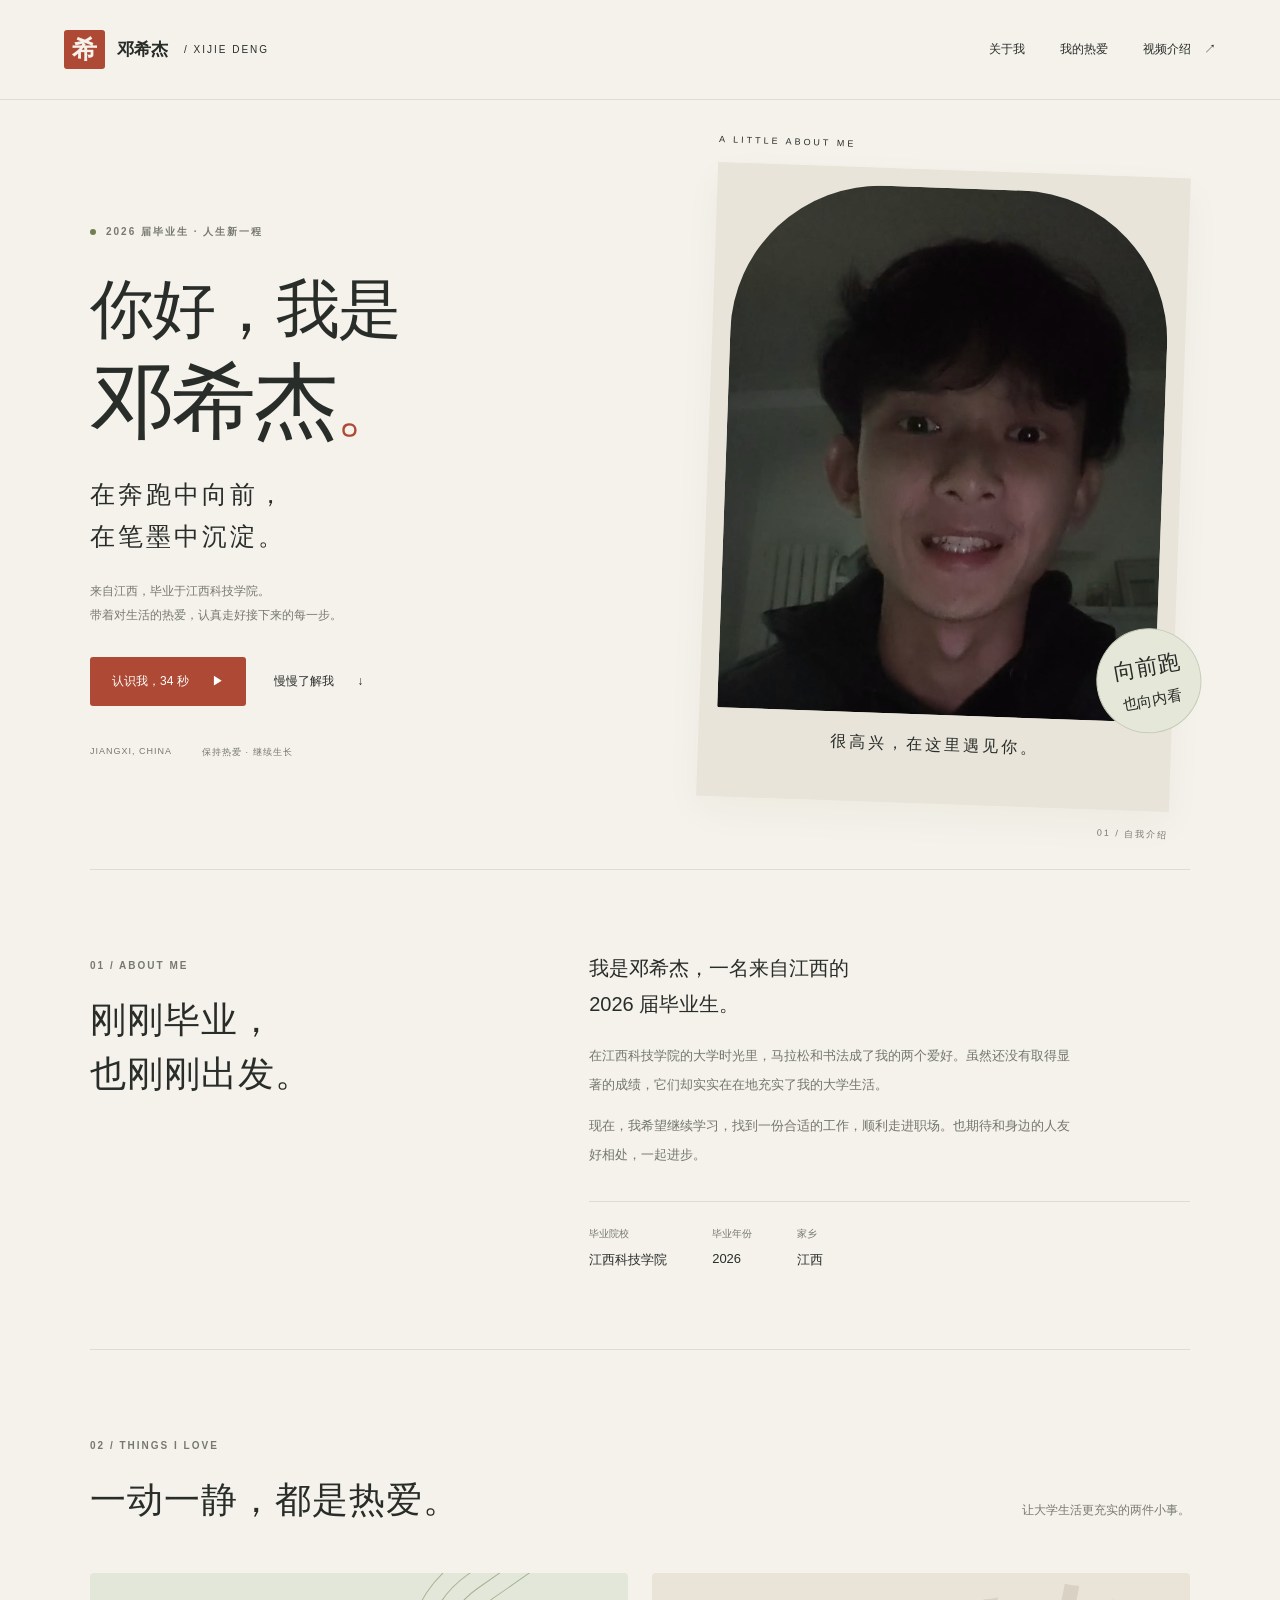
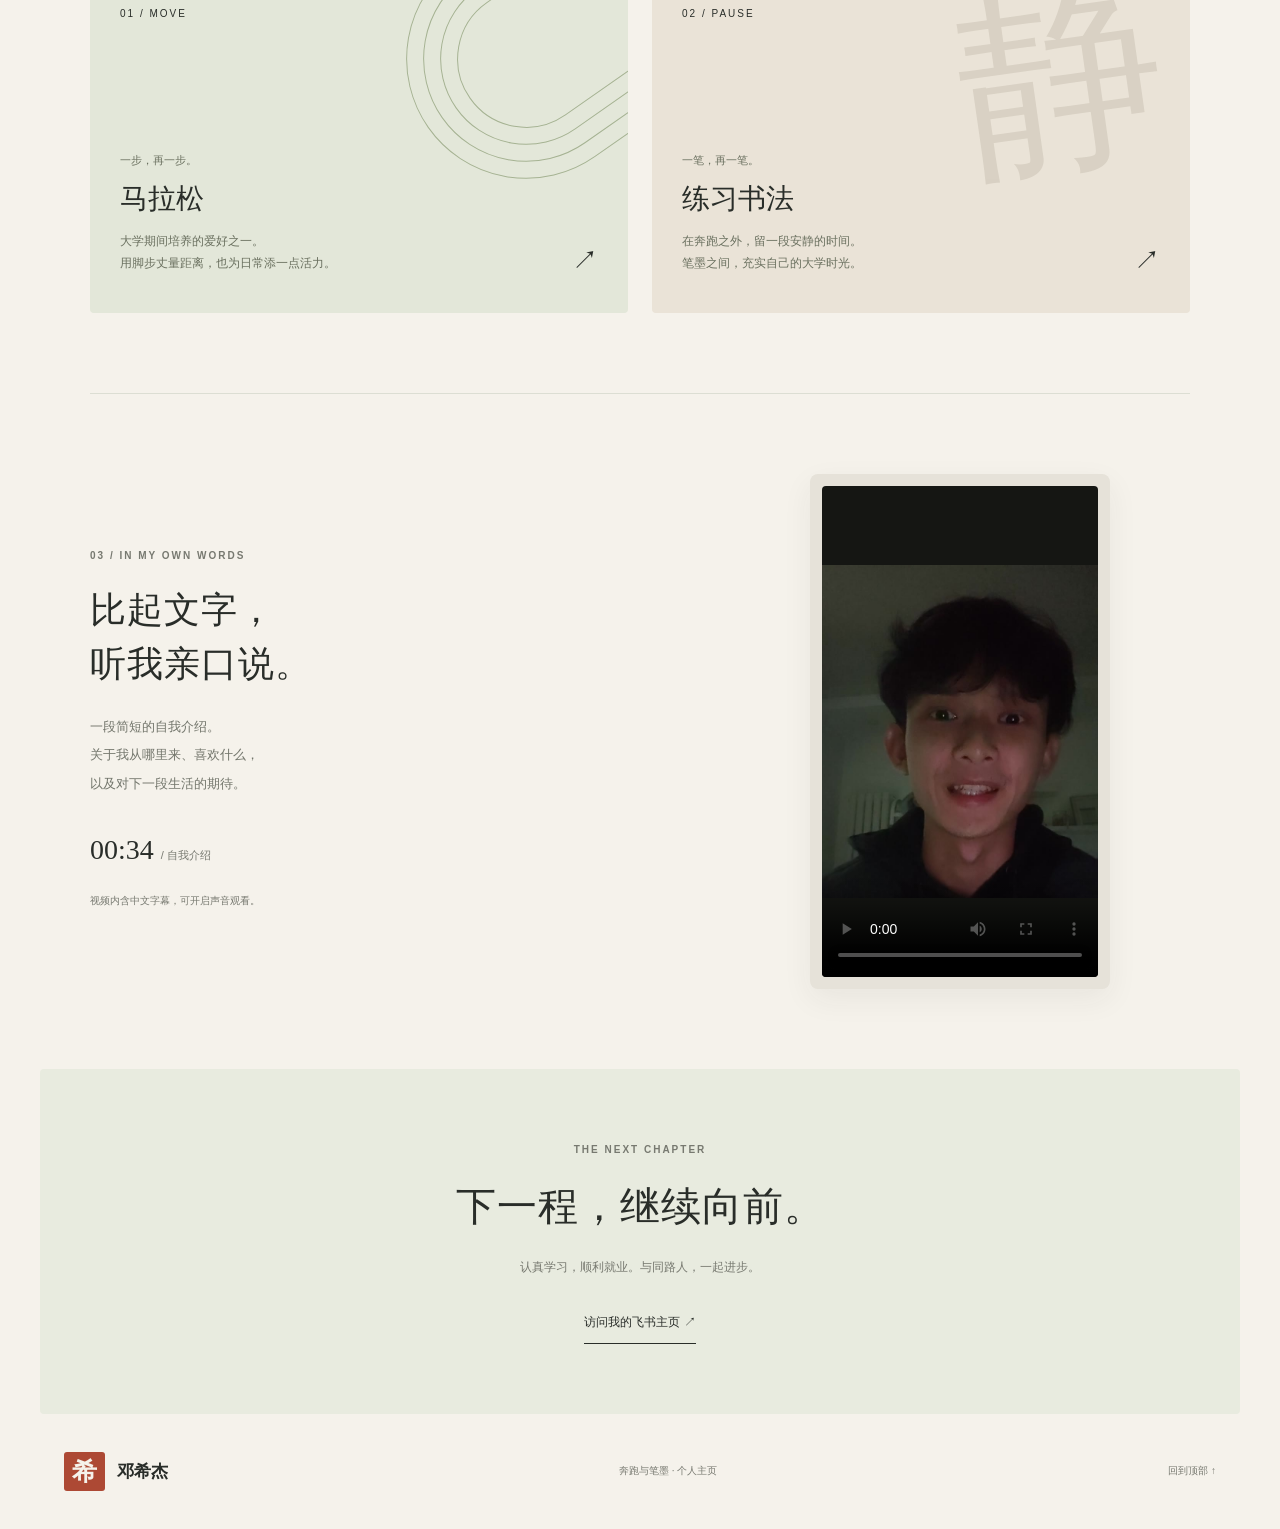
==== index.html @ 5329f6b2 "Add personal website with introduction video" ====
<!doctype html><html lang="zh-CN"><head><meta charset="UTF-8"><meta name="viewport" content="width=device-width,initial-scale=1"><meta name="description" content="邓希杰的个人主页。2026 届江西科技学院毕业生，热爱马拉松与书法。"><title>邓希杰 · 奔跑与笔墨</title><link rel="icon" href="favicon.svg"><link rel="stylesheet" href="style.css"></head><body>
<header><a class="brand" href="#home"><span class="seal">希</span> 邓希杰<span class="brand-en"> / XIJIE DENG</span></a><nav aria-label="主导航"><a href="#about">关于我</a><a href="#interests">我的热爱</a><a href="#story">视频介绍 <span>↗</span></a></nav></header>
<main id="home"><section class="hero"><div class="hero-copy"><p class="eyebrow"><i></i> 2026 届毕业生 · 人生新一程</p><h1>你好，我是<br><span>邓希杰</span><b>。</b></h1><p class="intro">在奔跑中向前，<br>在笔墨中沉淀。</p><p class="sub">来自江西，毕业于江西科技学院。<br>带着对生活的热爱，认真走好接下来的每一步。</p><div class="actions"><button id="play-intro">认识我，34 秒 <span>▶</span></button><a href="#about">慢慢了解我 <span>↓</span></a></div><div class="hero-meta"><span>JIANGXI, CHINA</span><span>保持热爱 · 继续生长</span></div></div><div class="portrait-wrap"><div class="portrait-label">A LITTLE ABOUT ME</div><img class="portrait" src="portrait.jpg" alt="邓希杰的视频介绍截图"/><span class="portrait-note">很高兴，在这里遇见你。</span><div class="photo-badge">向前跑<br><span>也向内看</span></div><span class="photo-index">01 / 自我介绍</span></div></section>
<section id="about" class="about section"><div><p class="eyebrow">01 / ABOUT ME</p><h2>刚刚毕业，<br>也刚刚出发。</h2></div><div><p class="body-lead">我是邓希杰，一名来自江西的<br class="desktop"/> 2026 届毕业生。</p><p class="body-copy">在江西科技学院的大学时光里，马拉松和书法成了我的两个爱好。虽然还没有取得显著的成绩，它们却实实在在地充实了我的大学生活。</p><p class="body-copy">现在，我希望继续学习，找到一份合适的工作，顺利走进职场。也期待和身边的人友好相处，一起进步。</p><div class="facts"><div><small>毕业院校</small><strong>江西科技学院</strong></div><div><small>毕业年份</small><strong>2026</strong></div><div><small>家乡</small><strong>江西</strong></div></div></div></section>
<section id="interests" class="section interests"><div class="section-head"><div><p class="eyebrow">02 / THINGS I LOVE</p><h2>一动一静，都是热爱。</h2></div><p>让大学生活更充实的两件小事。</p></div><div class="interest-grid"><article class="running"><div class="track" aria-hidden="true"><i></i><i></i><i></i><i></i></div><span class="card-num">01 / MOVE</span><div class="card-content"><span class="tiny">一步，再一步。</span><h3>马拉松</h3><p>大学期间培养的爱好之一。<br>用脚步丈量距离，也为日常添一点活力。</p></div><span class="card-arrow">↗</span></article><article class="writing"><span class="ink" aria-hidden="true">静</span><span class="card-num">02 / PAUSE</span><div class="card-content"><span class="tiny">一笔，再一笔。</span><h3>练习书法</h3><p>在奔跑之外，留一段安静的时间。<br>笔墨之间，充实自己的大学时光。</p></div><span class="card-arrow">↗</span></article></div></section>
<section id="story" class="section story"><div class="story-copy"><p class="eyebrow">03 / IN MY OWN WORDS</p><h2>比起文字，<br>听我亲口说。</h2><p class="body-copy">一段简短的自我介绍。<br>关于我从哪里来、喜欢什么，<br>以及对下一段生活的期待。</p><p class="duration">00:34 <span> / 自我介绍</span></p><p class="caption-note">视频内含中文字幕，可开启声音观看。</p><p role="status"></p></div><div class="video-shell"><video id="intro-video" controls playsinline preload="metadata" poster="portrait.jpg" aria-label="邓希杰的自我介绍视频"><source src="intro.mp4" type="video/mp4"/>你的浏览器暂不支持视频播放。<a href="intro.mp4">下载视频</a></video></div></section>
<section class="closing"><p class="eyebrow">THE NEXT CHAPTER</p><h2>下一程，继续向前。</h2><p>认真学习，顺利就业。与同路人，一起进步。</p><a href="https://my.feishu.cn/wiki/SffDwTM3bi2RinktyfbcEsbB6Mc" target="_blank" rel="noreferrer">访问我的飞书主页 ↗</a></section></main>
<footer><a class="brand" href="#home"><span class="seal">希</span> 邓希杰</a><span>奔跑与笔墨 · 个人主页</span><a href="#home">回到顶部 ↑</a></footer><script>document.getElementById("play-intro").addEventListener("click",()=>{const v=document.getElementById("intro-video");v.scrollIntoView({behavior:matchMedia("(prefers-reduced-motion: reduce)").matches?"instant":"smooth",block:"center"});v.play().catch(()=>{document.querySelector("[role=status]").textContent="点击播放器中的播放按钮，即可观看。"})});</script></body></html>
---- style.css ----
:root{--paper:#f5f2eb;--ink:#292d29;--rust:#ad4934;--muted:#777970;--line:#dcded3}*{box-sizing:border-box}html{scroll-behavior:smooth;scroll-padding-top:94px}body{margin:0;background:var(--paper);color:var(--ink);font-family:'Microsoft YaHei','PingFang SC',sans-serif}a{color:inherit;text-decoration:none}button,a{-webkit-tap-highlight-color:transparent}a:focus-visible,button:focus-visible{outline:3px solid var(--rust);outline-offset:7px}header{max-width:1280px;margin:auto;height:100px;display:flex;align-items:center;justify-content:space-between;padding:0 64px;border-bottom:1px solid var(--line)}.brand{display:flex;align-items:center;gap:12px;font-size:17px;font-weight:600}.seal{background:var(--rust);color:var(--paper);font-family:serif;font-size:25px;padding:3px 8px;border-radius:3px}.brand-en{font-size:10px;letter-spacing:2px;font-weight:400;margin-left:4px}nav{display:flex;gap:35px;font-size:12px}nav a:hover{color:var(--rust)}nav span{margin-left:10px}main{max-width:1280px;margin:auto}.hero{padding:70px 90px 65px;display:grid;grid-template-columns:1.1fr 1fr;gap:85px;align-items:center}.eyebrow{font-size:10px;letter-spacing:2px;color:var(--muted);display:flex;align-items:center;gap:10px;font-weight:600}.eyebrow i{width:6px;height:6px;background:#727e51;border-radius:50%}h1{font-size:64px;line-height:1.25;font-weight:500;letter-spacing:-2px;margin:30px 0 20px}h1 span{font-family:'STKaiti','KaiTi',serif;font-size:84px}h1 b{color:var(--rust);font-weight:400}.intro{font-family:'STSong','SimSun',serif;font-size:25px;line-height:1.7;letter-spacing:3px;margin:20px 0}.sub{color:var(--muted);font-size:12px;line-height:2}.actions{display:flex;align-items:center;gap:28px;margin:30px 0 40px}.actions button{border:0;background:var(--rust);color:white;padding:16px 22px;font:inherit;font-size:12px;cursor:pointer;border-radius:3px}.actions button:hover{background:#8d3827}.actions span{margin-left:20px}.actions a{font-size:12px}.hero-meta{display:flex;gap:30px;font-size:9px;letter-spacing:1px;color:var(--muted)}.portrait-wrap{position:relative;padding:18px 18px 48px;background:#e8e4da;transform:rotate(2deg);margin-right:10px;box-shadow:0 14px 38px #3930250a}.portrait{width:100%;display:block;aspect-ratio:0.83;object-fit:cover;filter:saturate(.65);border-radius:150px 150px 2px 2px}.portrait-label{position:absolute;top:-28px;left:0;font-size:9px;letter-spacing:3px}.portrait-note{display:block;text-align:center;font-family:'KaiTi',serif;letter-spacing:3px;font-size:16px;margin-top:20px}.photo-badge{position:absolute;right:-28px;bottom:78px;border-radius:50%;height:105px;width:105px;background:#e5e8d9;display:flex;align-items:center;justify-content:center;flex-direction:column;font-family:serif;line-height:1.8;transform:rotate(-12deg);border:1px solid #c7cdb9;font-size:22px}.photo-badge span{font-size:15px}.photo-index{position:absolute;bottom:-30px;right:0;font-size:9px;letter-spacing:2px;color:var(--muted)}.section{margin:0 90px;padding:80px 0;border-top:1px solid var(--line)}.about{display:grid;grid-template-columns:1fr 1.4fr;gap:70px}h2{font-family:'STSong','SimSun',serif;font-size:36px;font-weight:400;line-height:1.5;letter-spacing:1px;margin:22px 0}.body-lead{font-size:20px;line-height:1.8;margin-top:0}.body-copy{font-size:13px;color:#73766c;line-height:2.2;max-width:490px}.facts{border-top:1px solid var(--line);display:flex;gap:45px;margin-top:32px;padding-top:25px}.facts small,.facts strong{display:block}.facts small{font-size:10px;color:var(--muted);margin-bottom:10px}.facts strong{font-size:13px;font-weight:500}.section-head{display:flex;align-items:end;justify-content:space-between;margin-bottom:24px}.section-head>p{font-size:12px;color:var(--muted);margin-bottom:30px}.interest-grid{display:grid;grid-template-columns:1fr 1fr;gap:24px}.interest-grid article{height:340px;padding:30px;position:relative;overflow:hidden;border-radius:4px}.running{background:#e3e7d9}.writing{background:#eae3d7}.card-num{font-size:10px;letter-spacing:2px;position:relative;z-index:1}.card-content{position:absolute;bottom:26px;z-index:1}.tiny{font-size:11px;color:#6a705f}h3{font-size:28px;font-family:serif;font-weight:400;margin:12px 0}.card-content p{font-size:12px;line-height:1.9;color:#6a705f}.card-arrow{position:absolute;bottom:35px;right:30px;font-size:26px}.track{position:absolute;width:330px;height:240px;top:-60px;right:-100px;transform:rotate(-35deg)}.track i{position:absolute;border:1px solid #a6b393;border-radius:120px;inset:0}.track i:nth-child(2){inset:17px}.track i:nth-child(3){inset:34px}.track i:nth-child(4){inset:51px}.ink{position:absolute;right:25px;top:-30px;font-size:205px;font-family:'KaiTi',serif;color:#a69c8b;opacity:.25;transform:rotate(-8deg)}.story{display:grid;grid-template-columns:1.2fr 1fr;align-items:center;gap:90px}.duration{font-size:28px;font-family:serif;margin-top:35px}.duration span{font-size:11px;color:var(--muted);font-family:sans-serif}.caption-note{font-size:10px;color:var(--muted)}.video-shell{padding:12px;background:#e6e2d9;border-radius:8px;max-width:300px;justify-self:center;box-shadow:0 10px 30px #292d2910}.video-shell video{display:block;width:100%;aspect-ratio:9/16;object-fit:contain;background:#151613;border-radius:4px}.closing{background:#e8ebdf;text-align:center;margin:0 40px;padding:65px 20px 70px;border-radius:4px}.closing .eyebrow{justify-content:center}.closing h2{font-size:40px}.closing p:not(.eyebrow){color:var(--muted);font-size:12px}.closing a{display:inline-block;border-bottom:1px solid var(--ink);padding:12px 0;font-size:12px;margin-top:14px}footer{max-width:1280px;margin:auto;padding:38px 64px;display:flex;justify-content:space-between;align-items:center}footer>span,footer>a:last-child{font-size:10px;color:var(--muted)}@media(min-width:1500px){.hero{padding-top:95px;padding-bottom:95px}}@media(max-width:900px){header{padding:0 30px}.brand-en{display:none}.hero{padding:60px 40px;gap:40px}h1{font-size:48px}h1 span{font-size:65px}.section{margin:0 40px}.about,.story{gap:35px}.facts{gap:25px}.hero-meta{gap:14px}.section-head{display:block}.section-head>p{margin:0 0 25px}}@media(max-width:600px){header{padding:0 22px;height:78px}.brand{font-size:14px;gap:8px}nav{gap:16px;font-size:10px}nav span{display:none}.hero{grid-template-columns:1fr;padding:40px 25px 65px;gap:55px}.hero-copy{padding:0 3px}h1{font-size:47px;margin-top:25px}h1 span{font-size:69px}.intro{font-size:22px}.hero-meta{gap:25px}.portrait-wrap{max-width:325px;width:85%;justify-self:center;margin:0}.photo-badge{width:87px;height:87px;font-size:19px}.section{margin:0 25px;padding:50px 0}.about,.story{grid-template-columns:1fr;gap:15px}h2{font-size:30px}.body-lead{font-size:18px}.facts{justify-content:space-between;gap:10px}.interest-grid{grid-template-columns:1fr}.interest-grid article{height:310px}.story{gap:30px}.video-shell{width:280px;max-width:100%}.closing{margin:0 15px;padding:45px 15px}.closing h2{font-size:30px}footer{padding:30px 22px;gap:20px;flex-wrap:wrap}footer>span{display:none}}@media(prefers-reduced-motion:reduce){html{scroll-behavior:auto}}
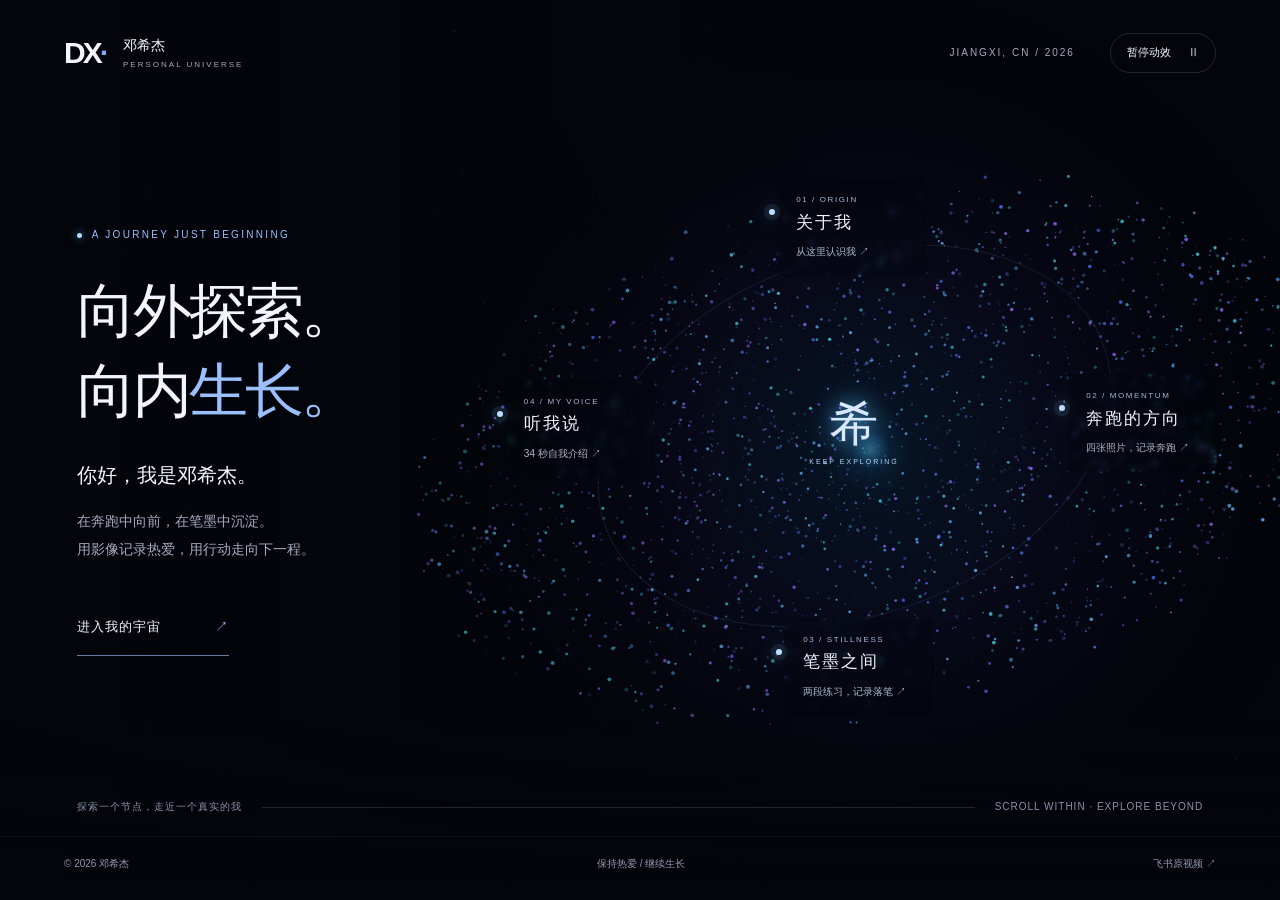
==== commit 017cf390: "Back up complete website source and published media" ====
--- a/index.html
+++ b/index.html
@@ -1,8 +1,15 @@
-<!doctype html><html lang="zh-CN"><head><meta charset="UTF-8"><meta name="viewport" content="width=device-width,initial-scale=1"><meta name="description" content="邓希杰的个人主页。2026 届江西科技学院毕业生，热爱马拉松与书法。"><title>邓希杰 · 奔跑与笔墨</title><link rel="icon" href="favicon.svg"><link rel="stylesheet" href="style.css"></head><body>
-<header><a class="brand" href="#home"><span class="seal">希</span> 邓希杰<span class="brand-en"> / XIJIE DENG</span></a><nav aria-label="主导航"><a href="#about">关于我</a><a href="#interests">我的热爱</a><a href="#story">视频介绍 <span>↗</span></a></nav></header>
-<main id="home"><section class="hero"><div class="hero-copy"><p class="eyebrow"><i></i> 2026 届毕业生 · 人生新一程</p><h1>你好，我是<br><span>邓希杰</span><b>。</b></h1><p class="intro">在奔跑中向前，<br>在笔墨中沉淀。</p><p class="sub">来自江西，毕业于江西科技学院。<br>带着对生活的热爱，认真走好接下来的每一步。</p><div class="actions"><button id="play-intro">认识我，34 秒 <span>▶</span></button><a href="#about">慢慢了解我 <span>↓</span></a></div><div class="hero-meta"><span>JIANGXI, CHINA</span><span>保持热爱 · 继续生长</span></div></div><div class="portrait-wrap"><div class="portrait-label">A LITTLE ABOUT ME</div><img class="portrait" src="portrait.jpg" alt="邓希杰的视频介绍截图"/><span class="portrait-note">很高兴，在这里遇见你。</span><div class="photo-badge">向前跑<br><span>也向内看</span></div><span class="photo-index">01 / 自我介绍</span></div></section>
-<section id="about" class="about section"><div><p class="eyebrow">01 / ABOUT ME</p><h2>刚刚毕业，<br>也刚刚出发。</h2></div><div><p class="body-lead">我是邓希杰，一名来自江西的<br class="desktop"/> 2026 届毕业生。</p><p class="body-copy">在江西科技学院的大学时光里，马拉松和书法成了我的两个爱好。虽然还没有取得显著的成绩，它们却实实在在地充实了我的大学生活。</p><p class="body-copy">现在，我希望继续学习，找到一份合适的工作，顺利走进职场。也期待和身边的人友好相处，一起进步。</p><div class="facts"><div><small>毕业院校</small><strong>江西科技学院</strong></div><div><small>毕业年份</small><strong>2026</strong></div><div><small>家乡</small><strong>江西</strong></div></div></div></section>
-<section id="interests" class="section interests"><div class="section-head"><div><p class="eyebrow">02 / THINGS I LOVE</p><h2>一动一静，都是热爱。</h2></div><p>让大学生活更充实的两件小事。</p></div><div class="interest-grid"><article class="running"><div class="track" aria-hidden="true"><i></i><i></i><i></i><i></i></div><span class="card-num">01 / MOVE</span><div class="card-content"><span class="tiny">一步，再一步。</span><h3>马拉松</h3><p>大学期间培养的爱好之一。<br>用脚步丈量距离，也为日常添一点活力。</p></div><span class="card-arrow">↗</span></article><article class="writing"><span class="ink" aria-hidden="true">静</span><span class="card-num">02 / PAUSE</span><div class="card-content"><span class="tiny">一笔，再一笔。</span><h3>练习书法</h3><p>在奔跑之外，留一段安静的时间。<br>笔墨之间，充实自己的大学时光。</p></div><span class="card-arrow">↗</span></article></div></section>
-<section id="story" class="section story"><div class="story-copy"><p class="eyebrow">03 / IN MY OWN WORDS</p><h2>比起文字，<br>听我亲口说。</h2><p class="body-copy">一段简短的自我介绍。<br>关于我从哪里来、喜欢什么，<br>以及对下一段生活的期待。</p><p class="duration">00:34 <span> / 自我介绍</span></p><p class="caption-note">视频内含中文字幕，可开启声音观看。</p><p role="status"></p></div><div class="video-shell"><video id="intro-video" controls playsinline preload="metadata" poster="portrait.jpg" aria-label="邓希杰的自我介绍视频"><source src="intro.mp4" type="video/mp4"/>你的浏览器暂不支持视频播放。<a href="intro.mp4">下载视频</a></video></div></section>
-<section class="closing"><p class="eyebrow">THE NEXT CHAPTER</p><h2>下一程，继续向前。</h2><p>认真学习，顺利就业。与同路人，一起进步。</p><a href="https://my.feishu.cn/wiki/SffDwTM3bi2RinktyfbcEsbB6Mc" target="_blank" rel="noreferrer">访问我的飞书主页 ↗</a></section></main>
-<footer><a class="brand" href="#home"><span class="seal">希</span> 邓希杰</a><span>奔跑与笔墨 · 个人主页</span><a href="#home">回到顶部 ↑</a></footer><script>document.getElementById("play-intro").addEventListener("click",()=>{const v=document.getElementById("intro-video");v.scrollIntoView({behavior:matchMedia("(prefers-reduced-motion: reduce)").matches?"instant":"smooth",block:"center"});v.play().catch(()=>{document.querySelector("[role=status]").textContent="点击播放器中的播放按钮，即可观看。"})});</script></body></html>+<!doctype html><html lang="zh-CN"><head><meta charset="utf-8"><meta name="viewport" content="width=device-width,initial-scale=1"><meta name="theme-color" content="#03050b"><meta name="description" content="邓希杰的个人宇宙：来自江西的2026届毕业生，热爱马拉松与书法。"><title>邓希杰 · 我的个人宇宙</title><link rel="icon" href="favicon.svg"><link rel="stylesheet" href="style.css"><script defer src="galaxy.js"></script></head><body>
+<a class="skip" href="#explore">跳转到栏目导航</a><canvas id="cosmos" aria-hidden="true"></canvas><div class="vignette" aria-hidden="true"></div>
+<header><a href="#" class="identity" aria-label="邓希杰，返回首页"><span class="monogram">DX<span>·</span></span><span>邓希杰<small>PERSONAL UNIVERSE</small></span></a><div class="header-right"><span class="coordinates">JIANGXI, CN / 2026</span><button id="motion" aria-pressed="false">暂停动效 <span>Ⅱ</span></button></div></header>
+<main><section class="universe" aria-label="个人宇宙首页"><div class="hero-copy"><p class="eyebrow"><i></i> A JOURNEY JUST BEGINNING</p><h1>向外探索。<br>向内<span>生长。</span></h1><p class="lead">你好，我是邓希杰。</p><p class="description">在奔跑中向前，在笔墨中沉淀。<br>用影像记录热爱，用行动走向下一程。</p><button class="explore-button" data-open="about">进入我的宇宙 <span>↗</span></button></div>
+<nav class="orbit" id="explore" aria-label="探索个人栏目"><span class="orbit-ring" aria-hidden="true"></span><span class="core" aria-hidden="true"><b>希</b><small>KEEP EXPLORING</small></span>
+<button class="node about" data-open="about"><span class="node-dot"></span><small>01 / ORIGIN</small><strong>关于我</strong><em>从这里认识我 ↗</em></button>
+<button class="node run" data-open="run"><span class="node-dot"></span><small>02 / MOMENTUM</small><strong>奔跑的方向</strong><em>四张照片，记录奔跑 ↗</em></button>
+<button class="node ink" data-open="ink"><span class="node-dot"></span><small>03 / STILLNESS</small><strong>笔墨之间</strong><em>两段练习，记录落笔 ↗</em></button>
+<button class="node story" data-open="story"><span class="node-dot"></span><small>04 / MY VOICE</small><strong>听我说</strong><em>34 秒自我介绍 ↗</em></button></nav><div class="bottom-note"><span>探索一个节点，走近一个真实的我</span><span class="line"></span><span>SCROLL WITHIN · EXPLORE BEYOND</span></div></section></main>
+<dialog id="panel" aria-labelledby="panel-title"><div class="panel-shell"><div class="panel-top"><button id="close">← 返回宇宙</button><span id="panel-counter">01 / 04</span><button id="close-x" aria-label="关闭详情">×</button></div><div id="panel-body"></div><nav class="panel-nav" aria-label="切换栏目"><button data-open="about">01 关于我</button><button data-open="run">02 奔跑</button><button data-open="ink">03 书法</button><button data-open="story">04 视频</button></nav></div></dialog>
+<template id="about"><div class="panel-layout"><div><p class="eyebrow">01 / ORIGIN</p><h2 id="panel-title">刚刚毕业，<br>也刚刚<span>出发。</span></h2><p class="panel-lead">我是邓希杰，来自江西。</p><p>2026 年，我从江西科技学院毕业。大学期间，马拉松和书法成为我的两个爱好。赛事照片、收藏的奖牌和日常练字片段，留下了这段时光里具体而真实的足迹。</p><p>现在，我希望继续学习，找到一份合适的工作。也期待与身边的人友好相处，一起进步。</p><dl><div><dt>毕业院校</dt><dd>江西科技学院</dd></div><div><dt>毕业年份</dt><dd>2026</dd></div><div><dt>来自</dt><dd>江西</dd></div></dl></div><figure class="photo"><img src="portrait.jpg" alt="邓希杰" width="720" height="867"><figcaption>A LITTLE ABOUT ME / 很高兴遇见你</figcaption></figure></div></template>
+<template id="run"><section class="collection"><p class="eyebrow">02 / MOMENTUM · 跑步相册</p><h2 id="panel-title">把热爱，<br>跑成<span>回忆。</span></h2><p class="panel-lead">跑过的路，也值得被记住。</p><p class="collection-intro">马拉松是我在大学期间培养的爱好。从赛场里的奖牌留念，到与同行者的合影，这些照片记录了奔跑之外同样珍贵的瞬间。</p><div class="collection-meta"><span>04 张照片</span><span>奖牌 / 现场 / 同行</span></div><div class="memory-grid"><figure class="memory-card"><a href="moments/jingdezhen.jpg" target="_blank" aria-label="查看大图：景德镇 · 奖牌留念"><img src="moments/jingdezhen.jpg" alt="手持带有景德镇字样的金色奖牌" loading="lazy"><span class="image-hint">查看大图 ↗</span></a><figcaption><h3>景德镇 · 奖牌留念</h3><p>一枚奖牌，留住一段奔跑的记忆。</p><a class="source-link" href="https://my.feishu.cn/file/VUWqbbnv8oGjUTxh52Vct8EK60c" target="_blank" rel="noreferrer">飞书原图 ↗</a></figcaption></figure><figure class="memory-card"><a href="moments/together.jpg" target="_blank" aria-label="查看大图：同行 · 一起留念"><img src="moments/together.jpg" alt="两人佩戴奖牌的合影" loading="lazy"><span class="image-hint">查看大图 ↗</span></a><figcaption><h3>同行 · 一起留念</h3><p>与同行的人，分享这份热爱。</p><a class="source-link" href="https://my.feishu.cn/file/Z5ezbVqNAoTj0lxHazIcp1Y469V" target="_blank" rel="noreferrer">飞书原图 ↗</a></figcaption></figure><figure class="memory-card"><a href="moments/race-day.jpg" target="_blank" aria-label="查看大图：现场 · 奔跑的回响"><img src="moments/race-day.jpg" alt="体育场内手持红色五角星造型奖牌" loading="lazy"><span class="image-hint">查看大图 ↗</span></a><figcaption><h3>现场 · 奔跑的回响</h3><p>场地、人群，以及镜头前的纪念。</p><a class="source-link" href="https://my.feishu.cn/file/ZT2hb54FYopMRPxTGYwcFXJA6Z0" target="_blank" rel="noreferrer">飞书原图 ↗</a></figcaption></figure><figure class="memory-card"><a href="moments/wuyuan.jpg" target="_blank" aria-label="查看大图：婺源 · 2024"><img src="moments/wuyuan.jpg" alt="带有2024婺源马拉松字样的奖牌" loading="lazy"><span class="image-hint">查看大图 ↗</span></a><figcaption><h3>婺源 · 2024</h3><p>把这一站，收进自己的跑步相册。</p><a class="source-link" href="https://my.feishu.cn/file/KdUsb3YDioHOS1x6ld5cJR5J6Ec" target="_blank" rel="noreferrer">飞书原图 ↗</a></figcaption></figure></div><div class="collection-end"><p>继续向前，也记得收藏沿途的风景。</p><button class="text-button" data-open="ink">去看看我的书法日常 ↗</button></div></section></template>
+<template id="ink"><section class="collection"><p class="eyebrow">03 / STILLNESS · 书法日常</p><h2 id="panel-title">把专注，<br>落在<span>笔尖。</span></h2><p class="panel-lead">奔跑之外，留一点时间给书写。</p><p class="collection-intro">书法是我的另一个爱好。这两段短片记录了日常练习中的片刻：握笔、落笔，再写下一行。比起一句“喜欢书法”，我更想用真实的练习过程介绍这份热爱。</p><div class="collection-meta"><span>02 段短片</span><span>日常练习 / 笔尖特写</span></div><div class="clip-grid"><a class="clip-card" href="https://my.feishu.cn/file/EWzobLHooodgYoxeVH6cDcJV6Yb" target="_blank" rel="noreferrer"><div class="clip-cover"><img src="moments/ink-brush.jpg" alt="落笔的一刻的书法练习视频封面" loading="lazy"><span class="play-mark" aria-hidden="true">▷</span><span class="duration">约 7 秒</span></div><div class="clip-copy"><h3>落笔的一刻</h3><p>从握笔到落笔，记录一次日常练习。</p><span class="source-link">在飞书观看视频 ↗</span></div></a><a class="clip-card" href="https://my.feishu.cn/file/CMsRbjBcaohqROx0kMocyYSh6Qg" target="_blank" rel="noreferrer"><div class="clip-cover"><img src="moments/ink-practice.jpg" alt="一行一行，慢慢写的书法练习视频封面" loading="lazy"><span class="play-mark" aria-hidden="true">▷</span><span class="duration">约 6 秒</span></div><div class="clip-copy"><h3>一行一行，慢慢写</h3><p>镜头靠近笔尖，也靠近专注的过程。</p><span class="source-link">在飞书观看视频 ↗</span></div></a></div><p class="media-note">点击卡片前往飞书观看，可能需要登录飞书。</p><div class="collection-end"><p>一动一静，都是我喜欢的生活。</p><button class="text-button" data-open="story">听我的 34 秒自我介绍 ↗</button></div></section></template>
+<template id="story"><div class="panel-layout"><div><p class="eyebrow">04 / MY VOICE</p><h2 id="panel-title">故事，<br>由我<span>说起。</span></h2><p class="panel-lead">用 34 秒，认识一个真实的我。</p><p>关于我从哪里来、喜欢什么，以及对下一段生活的期待。</p><details><summary>阅读视频内容摘要</summary><p>我是邓希杰，来自江西，是江西科技学院2026届毕业生。大学期间喜欢跑马拉松和练书法。希望继续学习、顺利就业，也希望与身边的人友好相处、共同进步。</p></details><a class="text-button" href="https://my.feishu.cn/wiki/SffDwTM3bi2RinktyfbcEsbB6Mc" target="_blank" rel="noreferrer">在飞书查看原视频 ↗</a><p class="video-note" role="status">点击播放 · 内含中文字幕</p></div><video controls playsinline preload="none" poster="video-poster.jpg" aria-label="邓希杰自我介绍"><source src="intro.mp4" type="video/mp4">浏览器不支持视频，请通过飞书观看。</video></div></template>
+<footer><span>© 2026 邓希杰</span><span>保持热爱 / 继续生长</span><a href="https://my.feishu.cn/wiki/SffDwTM3bi2RinktyfbcEsbB6Mc" target="_blank" rel="noreferrer">飞书原视频 ↗</a></footer></body></html>
--- a/style.css
+++ b/style.css
@@ -1 +1,5 @@
-:root{--paper:#f5f2eb;--ink:#292d29;--rust:#ad4934;--muted:#777970;--line:#dcded3}*{box-sizing:border-box}html{scroll-behavior:smooth;scroll-padding-top:94px}body{margin:0;background:var(--paper);color:var(--ink);font-family:'Microsoft YaHei','PingFang SC',sans-serif}a{color:inherit;text-decoration:none}button,a{-webkit-tap-highlight-color:transparent}a:focus-visible,button:focus-visible{outline:3px solid var(--rust);outline-offset:7px}header{max-width:1280px;margin:auto;height:100px;display:flex;align-items:center;justify-content:space-between;padding:0 64px;border-bottom:1px solid var(--line)}.brand{display:flex;align-items:center;gap:12px;font-size:17px;font-weight:600}.seal{background:var(--rust);color:var(--paper);font-family:serif;font-size:25px;padding:3px 8px;border-radius:3px}.brand-en{font-size:10px;letter-spacing:2px;font-weight:400;margin-left:4px}nav{display:flex;gap:35px;font-size:12px}nav a:hover{color:var(--rust)}nav span{margin-left:10px}main{max-width:1280px;margin:auto}.hero{padding:70px 90px 65px;display:grid;grid-template-columns:1.1fr 1fr;gap:85px;align-items:center}.eyebrow{font-size:10px;letter-spacing:2px;color:var(--muted);display:flex;align-items:center;gap:10px;font-weight:600}.eyebrow i{width:6px;height:6px;background:#727e51;border-radius:50%}h1{font-size:64px;line-height:1.25;font-weight:500;letter-spacing:-2px;margin:30px 0 20px}h1 span{font-family:'STKaiti','KaiTi',serif;font-size:84px}h1 b{color:var(--rust);font-weight:400}.intro{font-family:'STSong','SimSun',serif;font-size:25px;line-height:1.7;letter-spacing:3px;margin:20px 0}.sub{color:var(--muted);font-size:12px;line-height:2}.actions{display:flex;align-items:center;gap:28px;margin:30px 0 40px}.actions button{border:0;background:var(--rust);color:white;padding:16px 22px;font:inherit;font-size:12px;cursor:pointer;border-radius:3px}.actions button:hover{background:#8d3827}.actions span{margin-left:20px}.actions a{font-size:12px}.hero-meta{display:flex;gap:30px;font-size:9px;letter-spacing:1px;color:var(--muted)}.portrait-wrap{position:relative;padding:18px 18px 48px;background:#e8e4da;transform:rotate(2deg);margin-right:10px;box-shadow:0 14px 38px #3930250a}.portrait{width:100%;display:block;aspect-ratio:0.83;object-fit:cover;filter:saturate(.65);border-radius:150px 150px 2px 2px}.portrait-label{position:absolute;top:-28px;left:0;font-size:9px;letter-spacing:3px}.portrait-note{display:block;text-align:center;font-family:'KaiTi',serif;letter-spacing:3px;font-size:16px;margin-top:20px}.photo-badge{position:absolute;right:-28px;bottom:78px;border-radius:50%;height:105px;width:105px;background:#e5e8d9;display:flex;align-items:center;justify-content:center;flex-direction:column;font-family:serif;line-height:1.8;transform:rotate(-12deg);border:1px solid #c7cdb9;font-size:22px}.photo-badge span{font-size:15px}.photo-index{position:absolute;bottom:-30px;right:0;font-size:9px;letter-spacing:2px;color:var(--muted)}.section{margin:0 90px;padding:80px 0;border-top:1px solid var(--line)}.about{display:grid;grid-template-columns:1fr 1.4fr;gap:70px}h2{font-family:'STSong','SimSun',serif;font-size:36px;font-weight:400;line-height:1.5;letter-spacing:1px;margin:22px 0}.body-lead{font-size:20px;line-height:1.8;margin-top:0}.body-copy{font-size:13px;color:#73766c;line-height:2.2;max-width:490px}.facts{border-top:1px solid var(--line);display:flex;gap:45px;margin-top:32px;padding-top:25px}.facts small,.facts strong{display:block}.facts small{font-size:10px;color:var(--muted);margin-bottom:10px}.facts strong{font-size:13px;font-weight:500}.section-head{display:flex;align-items:end;justify-content:space-between;margin-bottom:24px}.section-head>p{font-size:12px;color:var(--muted);margin-bottom:30px}.interest-grid{display:grid;grid-template-columns:1fr 1fr;gap:24px}.interest-grid article{height:340px;padding:30px;position:relative;overflow:hidden;border-radius:4px}.running{background:#e3e7d9}.writing{background:#eae3d7}.card-num{font-size:10px;letter-spacing:2px;position:relative;z-index:1}.card-content{position:absolute;bottom:26px;z-index:1}.tiny{font-size:11px;color:#6a705f}h3{font-size:28px;font-family:serif;font-weight:400;margin:12px 0}.card-content p{font-size:12px;line-height:1.9;color:#6a705f}.card-arrow{position:absolute;bottom:35px;right:30px;font-size:26px}.track{position:absolute;width:330px;height:240px;top:-60px;right:-100px;transform:rotate(-35deg)}.track i{position:absolute;border:1px solid #a6b393;border-radius:120px;inset:0}.track i:nth-child(2){inset:17px}.track i:nth-child(3){inset:34px}.track i:nth-child(4){inset:51px}.ink{position:absolute;right:25px;top:-30px;font-size:205px;font-family:'KaiTi',serif;color:#a69c8b;opacity:.25;transform:rotate(-8deg)}.story{display:grid;grid-template-columns:1.2fr 1fr;align-items:center;gap:90px}.duration{font-size:28px;font-family:serif;margin-top:35px}.duration span{font-size:11px;color:var(--muted);font-family:sans-serif}.caption-note{font-size:10px;color:var(--muted)}.video-shell{padding:12px;background:#e6e2d9;border-radius:8px;max-width:300px;justify-self:center;box-shadow:0 10px 30px #292d2910}.video-shell video{display:block;width:100%;aspect-ratio:9/16;object-fit:contain;background:#151613;border-radius:4px}.closing{background:#e8ebdf;text-align:center;margin:0 40px;padding:65px 20px 70px;border-radius:4px}.closing .eyebrow{justify-content:center}.closing h2{font-size:40px}.closing p:not(.eyebrow){color:var(--muted);font-size:12px}.closing a{display:inline-block;border-bottom:1px solid var(--ink);padding:12px 0;font-size:12px;margin-top:14px}footer{max-width:1280px;margin:auto;padding:38px 64px;display:flex;justify-content:space-between;align-items:center}footer>span,footer>a:last-child{font-size:10px;color:var(--muted)}@media(min-width:1500px){.hero{padding-top:95px;padding-bottom:95px}}@media(max-width:900px){header{padding:0 30px}.brand-en{display:none}.hero{padding:60px 40px;gap:40px}h1{font-size:48px}h1 span{font-size:65px}.section{margin:0 40px}.about,.story{gap:35px}.facts{gap:25px}.hero-meta{gap:14px}.section-head{display:block}.section-head>p{margin:0 0 25px}}@media(max-width:600px){header{padding:0 22px;height:78px}.brand{font-size:14px;gap:8px}nav{gap:16px;font-size:10px}nav span{display:none}.hero{grid-template-columns:1fr;padding:40px 25px 65px;gap:55px}.hero-copy{padding:0 3px}h1{font-size:47px;margin-top:25px}h1 span{font-size:69px}.intro{font-size:22px}.hero-meta{gap:25px}.portrait-wrap{max-width:325px;width:85%;justify-self:center;margin:0}.photo-badge{width:87px;height:87px;font-size:19px}.section{margin:0 25px;padding:50px 0}.about,.story{grid-template-columns:1fr;gap:15px}h2{font-size:30px}.body-lead{font-size:18px}.facts{justify-content:space-between;gap:10px}.interest-grid{grid-template-columns:1fr}.interest-grid article{height:310px}.story{gap:30px}.video-shell{width:280px;max-width:100%}.closing{margin:0 15px;padding:45px 15px}.closing h2{font-size:30px}footer{padding:30px 22px;gap:20px;flex-wrap:wrap}footer>span{display:none}}@media(prefers-reduced-motion:reduce){html{scroll-behavior:auto}}
+:root{color-scheme:dark;--blue:#9bbfff;--muted:#a6acbf;--border:#ffffff21}*{box-sizing:border-box}body{margin:0;background:#03050b;color:#f2f4ff;font:15px/1.8 'Microsoft YaHei','PingFang SC',sans-serif}button,a{-webkit-tap-highlight-color:transparent}button{font:inherit;color:inherit;cursor:pointer}a{color:inherit;text-decoration:none}button{border:0;background:none}button:focus-visible,a:focus-visible,summary:focus-visible{outline:2px solid #9bdfff;outline-offset:6px}#cosmos,.vignette{position:fixed;inset:0;width:100%;height:100%;pointer-events:none}.vignette{background:linear-gradient(90deg,#03050b99,transparent 65%),linear-gradient(0deg,#03050b,transparent 20%)}header,main,footer{position:relative;z-index:1}header{height:106px;padding:0 5vw;display:flex;justify-content:space-between;align-items:center}.identity{display:flex;align-items:center;gap:18px;font-size:14px}.monogram{font-weight:800;font-size:30px;letter-spacing:-3px}.monogram span{color:#81a6ff}.identity small{display:block;font-size:8px;letter-spacing:2px;color:var(--muted)}.header-right{display:flex;gap:35px;align-items:center}.coordinates{font-size:10px;letter-spacing:2px;color:var(--muted)}#motion{font-size:11px;border:1px solid var(--border);border-radius:30px;min-height:40px;padding:6px 16px}#motion span{margin-left:14px}.universe{min-height:calc(100svh - 170px);position:relative;display:grid;grid-template-columns:38% 62%;align-items:center;padding:30px 6vw 100px}.hero-copy{position:relative;z-index:2}.eyebrow{font-size:10px;letter-spacing:2.3px;color:var(--blue);display:flex;align-items:center;gap:10px}.eyebrow i{width:5px;height:5px;background:#b4dcff;border-radius:50%;box-shadow:0 0 10px #50bfff}h1{font-size:clamp(40px,4.6vw,76px);letter-spacing:-3px;line-height:1.35;font-weight:500;margin:27px 0}h1 span,h2 span{color:var(--blue)}.lead{font-size:20px;margin:24px 0 10px}.description{color:var(--muted);line-height:2;font-size:14px}.explore-button{border-bottom:1px solid #acc8ff99;padding:16px 0;margin-top:22px;font-size:13px;letter-spacing:1px}.explore-button span{margin-left:50px;color:var(--blue)}.orbit{height:min(560px,58vw);position:relative;isolation:isolate}.orbit-ring{position:absolute;inset:18% 12%;border:1px solid #9ac4ff1c;border-radius:50%;transform:rotate(-20deg)}.core{position:absolute;left:50%;top:49%;transform:translate(-50%,-50%);text-align:center;pointer-events:none}.core b{font:48px 'KaiTi',serif;color:#d7e8ff;text-shadow:0 0 24px #58baff}.core small{display:block;font-size:7px;letter-spacing:2px;color:#b9d6f5}.node{position:absolute;text-align:left;padding:14px 18px;min-width:150px;border:1px solid transparent;border-radius:8px;transition:background .25s,border-color .25s,transform .25s;background:#03050b40;backdrop-filter:blur(3px)}.node:hover,.node:focus-visible{background:#0c162bc9;border-color:#91baff60;transform:translateY(-5px)}.node small{display:block;color:#a5b9d7;font-size:8px;letter-spacing:1.6px}.node strong{font-size:17px;letter-spacing:2px;font-weight:500}.node em{display:block;font-style:normal;font-size:10px;color:#aeb8ca;margin-top:5px}.node-dot{position:absolute;left:-9px;top:30px;width:6px;height:6px;background:#bddeff;border-radius:50%;box-shadow:0 0 0 5px #91caff18,0 0 20px #65beff}.about{top:4%;left:39%}.run{top:39%;right:-2%}.ink{bottom:0;left:40%}.story{top:40%;left:0}.bottom-note{position:absolute;bottom:20px;left:6vw;right:6vw;display:flex;gap:20px;align-items:center;color:#8993a9;font-size:10px;letter-spacing:1px}.line{height:1px;background:var(--border);flex:1}footer{padding:18px 5vw;display:flex;justify-content:space-between;font-size:10px;color:#929ab0;border-top:1px solid #ffffff0d}.skip{position:fixed;left:20px;top:-80px;z-index:20;background:#13203b;padding:12px}.skip:focus{top:10px}dialog{color:inherit;width:min(1160px,94vw);max-height:90svh;padding:0;border:1px solid #8db5ff33;border-radius:16px;background:linear-gradient(130deg,#0d1528f5,#080a14fa 65%);box-shadow:0 0 150px #355aba26}dialog::backdrop{background:#02040bb5;backdrop-filter:blur(10px)}dialog[open]{animation:arrive .5s ease-out}.panel-shell{padding:20px 40px 30px}.panel-top{display:flex;align-items:center;justify-content:space-between;border-bottom:1px solid var(--border);padding-bottom:14px;font-size:11px;color:#a5b4cd}.panel-top button{min-height:44px}#close-x{font-size:28px}.panel-layout{display:grid;grid-template-columns:1.2fr 1fr;gap:65px;align-items:center;padding:35px 0}.panel-layout>div>p:not(.eyebrow){color:#aeb8cc;font-size:14px;line-height:2}.panel-layout .panel-lead{font-size:19px!important;color:#eef3ff!important}h2{font-size:clamp(38px,4.5vw,64px);line-height:1.35;font-weight:400;letter-spacing:-1px;margin:25px 0}.photo{margin:0;padding:12px;border:1px solid var(--border);transform:rotate(2deg);max-width:340px;justify-self:center}.photo img{width:100%;height:auto;display:block;max-height:390px;object-fit:cover}.photo figcaption{font-size:9px;color:#a5b4cd;margin-top:12px;letter-spacing:1px}dl{display:flex;gap:26px;border-top:1px solid var(--border);padding-top:22px;margin-top:25px}dt{font-size:10px;color:#8997b0}dd{margin:5px 0 0;font-size:13px}.panel-nav{display:flex;gap:12px;justify-content:center;border-top:1px solid var(--border);padding-top:20px}.panel-nav button{font-size:11px;color:#8c9db8;padding:9px 18px;border:1px solid transparent;border-radius:30px}.panel-nav [aria-current]{border-color:#739bdb70;color:#d3e6ff;background:#416ab523}.art{height:390px;position:relative;overflow:hidden;border-radius:50%;background:radial-gradient(ellipse,#2960c522,transparent 65%)}.running-art i{position:absolute;inset:12%;border:1px solid #70abff88;border-radius:50%;transform:rotate(-30deg) scaleY(.6);box-shadow:0 0 25px #438dff18}.running-art i:nth-child(2){inset:7%}.running-art i:nth-child(3){inset:2%}.running-art i:nth-child(4){inset:17%}.running-art>span{position:absolute;left:25%;top:32%;font-size:32px;font-weight:300;line-height:1.15;letter-spacing:4px}.art small{position:absolute;bottom:20%;left:0;width:100%;text-align:center;font-size:11px;color:#a2b1ca;letter-spacing:3px}.ink-art{background:radial-gradient(ellipse,#8e44b42e,transparent 65%)}.ink-art>span{display:block;text-align:center;font:230px/1.4 'KaiTi',serif;color:#ccb7e3;text-shadow:0 0 55px #be78ff50}blockquote{margin:30px 0;padding-left:18px;border-left:1px solid #8cafff;font:22px/1.8 serif}blockquote small{display:block;font:10px/2 sans-serif;color:#8c9db8;margin-top:12px}.text-button{display:inline-block;font-size:12px;color:var(--blue);border-bottom:1px solid #8cafff55;padding:12px 0}video{width:100%;max-width:265px;aspect-ratio:9/16;border-radius:12px;justify-self:center;background:black}details{border-block:1px solid var(--border);padding:12px 0;margin:25px 0;font-size:13px;color:#aeb8cc}summary{cursor:pointer;min-height:32px;line-height:32px;color:#cedeff}.video-note{font-size:11px!important}.focused .hero-copy,.focused .orbit{opacity:.2;transition:opacity .4s}@keyframes arrive{from{opacity:0;transform:translateY(20px) scale(.96)}to{opacity:1;transform:none}}@media(max-width:800px){header{height:85px}.coordinates{display:none}.universe{grid-template-columns:1fr;padding:25px 7vw 70px}.hero-copy{max-width:540px}h1{font-size:48px;margin:22px 0}.lead{font-size:18px}.orbit{height:440px;margin:25px 0}.node{min-width:125px;padding:10px}.node strong{font-size:15px}.run{right:0}.story{left:1%}.about{left:38%;top:0}.ink{left:38%}.bottom-note span:last-child{display:none}.panel-shell{padding:12px 22px 22px}.panel-layout{grid-template-columns:1fr;gap:25px;padding:18px 0}.photo{max-width:250px}.art{height:270px;width:100%}.ink-art>span{font-size:170px}.panel-nav{gap:4px;justify-content:space-between}.panel-nav button{padding:10px 7px}.panel-layout h2{font-size:42px}footer span:nth-child(2){display:none}.art small{bottom:12%}dl{flex-wrap:wrap;gap:20px}}@media(max-width:380px){.node{min-width:112px}.node strong{font-size:13px}.node em{font-size:9px}h1{font-size:42px}.orbit{height:385px}.header-right{gap:0}.identity{gap:10px}}@media(prefers-reduced-motion:reduce){*,*::before,*::after{animation:none!important;transition:none!important}}
+
+.skip:not(:focus){width:1px;height:1px;overflow:hidden;clip-path:inset(50%);white-space:nowrap}
+
+.collection{padding:25px 0 15px}.collection h2{font-size:clamp(38px,5vw,64px);font-weight:500;line-height:1.3;letter-spacing:-2px;margin:25px 0}.collection-intro{max-width:660px;color:var(--muted);line-height:2}.collection-meta{display:flex;gap:25px;border-block:1px solid var(--border);padding:15px 0;margin:28px 0;color:#9faec8;font-size:11px;letter-spacing:1px}.memory-grid,.clip-grid{display:grid;grid-template-columns:1fr 1fr;gap:24px}.memory-card{margin:0;background:#101625;border:1px solid var(--border);border-radius:12px;overflow:hidden}.memory-card>a{display:block;position:relative;background:#070b14}.memory-card img{display:block;width:100%;height:360px;object-fit:contain;transition:filter .2s}.memory-card>a:hover img{filter:brightness(1.12)}.image-hint{position:absolute;right:12px;bottom:12px;background:#03050bcc;padding:3px 10px;border-radius:20px;font-size:10px}.memory-card figcaption{padding:18px 22px}.collection h3{font-size:18px;font-weight:500;line-height:1.5;margin:0 0 8px}.memory-card p,.clip-copy p{font-size:13px;color:var(--muted);margin:0 0 10px}.source-link{font-size:11px;color:#a7c8ff}.clip-card{display:block;border:1px solid var(--border);border-radius:12px;overflow:hidden;background:#101625}.clip-cover{position:relative;background:#070b14;height:285px}.clip-cover img{width:100%;height:100%;object-fit:contain}.play-mark{position:absolute;left:50%;top:50%;transform:translate(-50%,-50%);width:58px;height:58px;display:grid;place-items:center;border:1px solid #ffffff70;border-radius:50%;font-size:32px;background:#050815a8;transition:background .2s}.clip-card:hover .play-mark{background:#315397d9}.duration{position:absolute;bottom:12px;right:12px;border-radius:20px;background:#03050bcc;padding:2px 10px;font-size:11px}.clip-copy{padding:20px 22px}.collection-end{margin-top:32px;border-top:1px solid var(--border);padding-top:20px}.collection-end p{font-size:14px;color:#a6acbf}.media-note{font-size:11px;color:#919bb1;margin-top:15px}@media(max-width:600px){.memory-grid,.clip-grid{grid-template-columns:1fr;gap:18px}.memory-card img{height:auto;max-height:420px}.clip-cover{height:270px}.collection{padding-top:12px}.collection h2{font-size:40px}.collection-meta{gap:18px}.memory-card figcaption,.clip-copy{padding:16px 18px}}
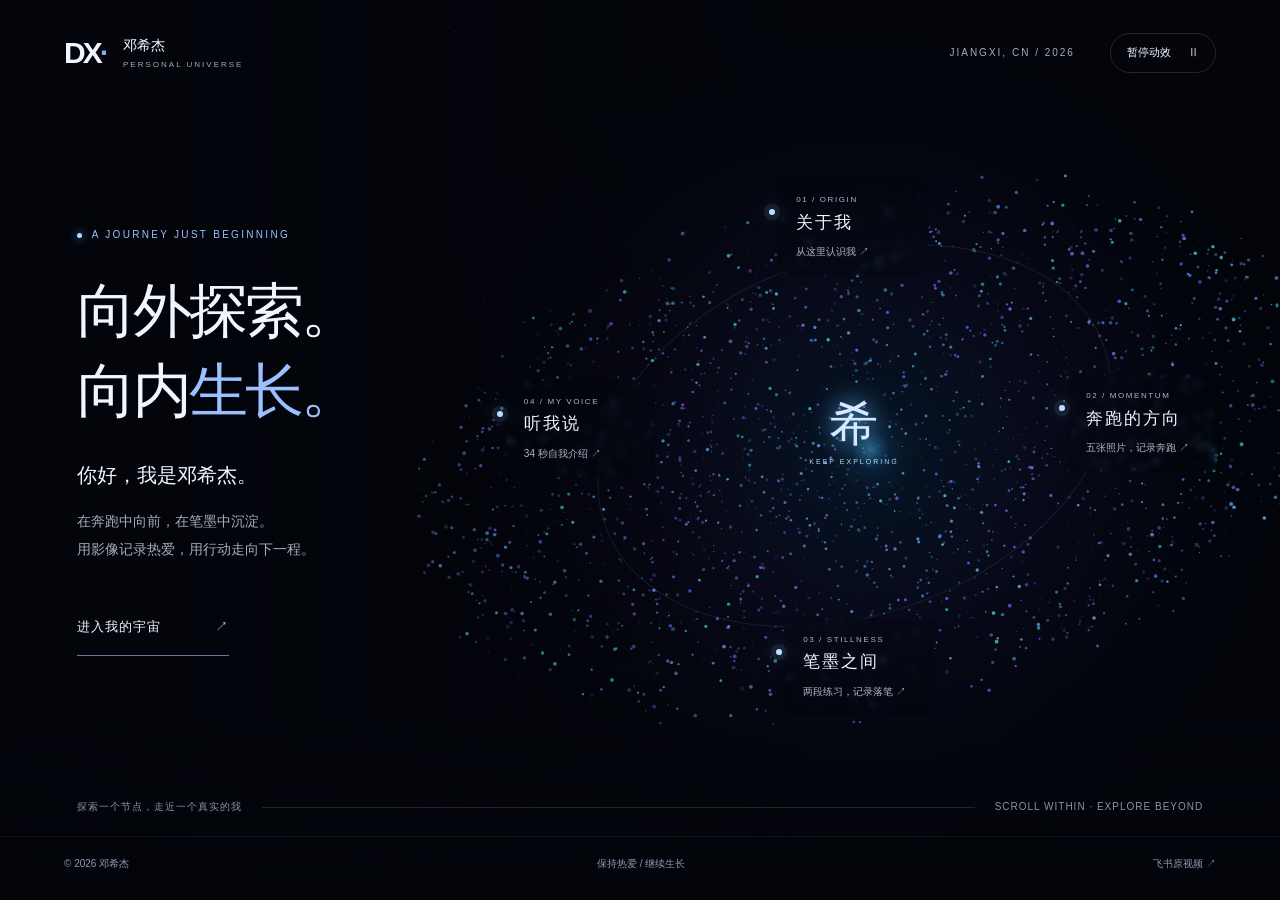
==== commit 4e4a098a: "Add 2025 Nanchang marathon photo to running gallery" ====
--- a/index.html
+++ b/index.html
@@ -4,12 +4,12 @@
 <main><section class="universe" aria-label="个人宇宙首页"><div class="hero-copy"><p class="eyebrow"><i></i> A JOURNEY JUST BEGINNING</p><h1>向外探索。<br>向内<span>生长。</span></h1><p class="lead">你好，我是邓希杰。</p><p class="description">在奔跑中向前，在笔墨中沉淀。<br>用影像记录热爱，用行动走向下一程。</p><button class="explore-button" data-open="about">进入我的宇宙 <span>↗</span></button></div>
 <nav class="orbit" id="explore" aria-label="探索个人栏目"><span class="orbit-ring" aria-hidden="true"></span><span class="core" aria-hidden="true"><b>希</b><small>KEEP EXPLORING</small></span>
 <button class="node about" data-open="about"><span class="node-dot"></span><small>01 / ORIGIN</small><strong>关于我</strong><em>从这里认识我 ↗</em></button>
-<button class="node run" data-open="run"><span class="node-dot"></span><small>02 / MOMENTUM</small><strong>奔跑的方向</strong><em>四张照片，记录奔跑 ↗</em></button>
+<button class="node run" data-open="run"><span class="node-dot"></span><small>02 / MOMENTUM</small><strong>奔跑的方向</strong><em>五张照片，记录奔跑 ↗</em></button>
 <button class="node ink" data-open="ink"><span class="node-dot"></span><small>03 / STILLNESS</small><strong>笔墨之间</strong><em>两段练习，记录落笔 ↗</em></button>
 <button class="node story" data-open="story"><span class="node-dot"></span><small>04 / MY VOICE</small><strong>听我说</strong><em>34 秒自我介绍 ↗</em></button></nav><div class="bottom-note"><span>探索一个节点，走近一个真实的我</span><span class="line"></span><span>SCROLL WITHIN · EXPLORE BEYOND</span></div></section></main>
 <dialog id="panel" aria-labelledby="panel-title"><div class="panel-shell"><div class="panel-top"><button id="close">← 返回宇宙</button><span id="panel-counter">01 / 04</span><button id="close-x" aria-label="关闭详情">×</button></div><div id="panel-body"></div><nav class="panel-nav" aria-label="切换栏目"><button data-open="about">01 关于我</button><button data-open="run">02 奔跑</button><button data-open="ink">03 书法</button><button data-open="story">04 视频</button></nav></div></dialog>
 <template id="about"><div class="panel-layout"><div><p class="eyebrow">01 / ORIGIN</p><h2 id="panel-title">刚刚毕业，<br>也刚刚<span>出发。</span></h2><p class="panel-lead">我是邓希杰，来自江西。</p><p>2026 年，我从江西科技学院毕业。大学期间，马拉松和书法成为我的两个爱好。赛事照片、收藏的奖牌和日常练字片段，留下了这段时光里具体而真实的足迹。</p><p>现在，我希望继续学习，找到一份合适的工作。也期待与身边的人友好相处，一起进步。</p><dl><div><dt>毕业院校</dt><dd>江西科技学院</dd></div><div><dt>毕业年份</dt><dd>2026</dd></div><div><dt>来自</dt><dd>江西</dd></div></dl></div><figure class="photo"><img src="portrait.jpg" alt="邓希杰" width="720" height="867"><figcaption>A LITTLE ABOUT ME / 很高兴遇见你</figcaption></figure></div></template>
-<template id="run"><section class="collection"><p class="eyebrow">02 / MOMENTUM · 跑步相册</p><h2 id="panel-title">把热爱，<br>跑成<span>回忆。</span></h2><p class="panel-lead">跑过的路，也值得被记住。</p><p class="collection-intro">马拉松是我在大学期间培养的爱好。从赛场里的奖牌留念，到与同行者的合影，这些照片记录了奔跑之外同样珍贵的瞬间。</p><div class="collection-meta"><span>04 张照片</span><span>奖牌 / 现场 / 同行</span></div><div class="memory-grid"><figure class="memory-card"><a href="moments/jingdezhen.jpg" target="_blank" aria-label="查看大图：景德镇 · 奖牌留念"><img src="moments/jingdezhen.jpg" alt="手持带有景德镇字样的金色奖牌" loading="lazy"><span class="image-hint">查看大图 ↗</span></a><figcaption><h3>景德镇 · 奖牌留念</h3><p>一枚奖牌，留住一段奔跑的记忆。</p><a class="source-link" href="https://my.feishu.cn/file/VUWqbbnv8oGjUTxh52Vct8EK60c" target="_blank" rel="noreferrer">飞书原图 ↗</a></figcaption></figure><figure class="memory-card"><a href="moments/together.jpg" target="_blank" aria-label="查看大图：同行 · 一起留念"><img src="moments/together.jpg" alt="两人佩戴奖牌的合影" loading="lazy"><span class="image-hint">查看大图 ↗</span></a><figcaption><h3>同行 · 一起留念</h3><p>与同行的人，分享这份热爱。</p><a class="source-link" href="https://my.feishu.cn/file/Z5ezbVqNAoTj0lxHazIcp1Y469V" target="_blank" rel="noreferrer">飞书原图 ↗</a></figcaption></figure><figure class="memory-card"><a href="moments/race-day.jpg" target="_blank" aria-label="查看大图：现场 · 奔跑的回响"><img src="moments/race-day.jpg" alt="体育场内手持红色五角星造型奖牌" loading="lazy"><span class="image-hint">查看大图 ↗</span></a><figcaption><h3>现场 · 奔跑的回响</h3><p>场地、人群，以及镜头前的纪念。</p><a class="source-link" href="https://my.feishu.cn/file/ZT2hb54FYopMRPxTGYwcFXJA6Z0" target="_blank" rel="noreferrer">飞书原图 ↗</a></figcaption></figure><figure class="memory-card"><a href="moments/wuyuan.jpg" target="_blank" aria-label="查看大图：婺源 · 2024"><img src="moments/wuyuan.jpg" alt="带有2024婺源马拉松字样的奖牌" loading="lazy"><span class="image-hint">查看大图 ↗</span></a><figcaption><h3>婺源 · 2024</h3><p>把这一站，收进自己的跑步相册。</p><a class="source-link" href="https://my.feishu.cn/file/KdUsb3YDioHOS1x6ld5cJR5J6Ec" target="_blank" rel="noreferrer">飞书原图 ↗</a></figcaption></figure></div><div class="collection-end"><p>继续向前，也记得收藏沿途的风景。</p><button class="text-button" data-open="ink">去看看我的书法日常 ↗</button></div></section></template>
+<template id="run"><section class="collection"><p class="eyebrow">02 / MOMENTUM · 跑步相册</p><h2 id="panel-title">把热爱，<br>跑成<span>回忆。</span></h2><p class="panel-lead">跑过的路，也值得被记住。</p><p class="collection-intro">马拉松是我在大学期间培养的爱好。从赛场里的奖牌留念，到与同行者的合影，这些照片记录了奔跑之外同样珍贵的瞬间。</p><div class="collection-meta"><span>05 张照片</span><span>奖牌 / 现场 / 同行</span></div><div class="memory-grid"><figure class="memory-card"><a href="moments/nanchang-2025.jpg" target="_blank" aria-label="查看大图：南昌 · 2025"><img src="moments/nanchang-2025.jpg" alt="2025 南昌马拉松领取凭条与橙金色奖牌拼图" loading="lazy"><span class="image-hint">查看大图 ↗</span></a><figcaption><h3>南昌 · 2025</h3><p>从赛前领取到奖牌留念，把这一站的记忆放在一起。</p><a class="source-link" href="https://my.feishu.cn/file/KOuabsOyloPX6uxFYvFc772y6Gb" target="_blank" rel="noreferrer">飞书原图 ↗</a></figcaption></figure><figure class="memory-card"><a href="moments/jingdezhen.jpg" target="_blank" aria-label="查看大图：景德镇 · 奖牌留念"><img src="moments/jingdezhen.jpg" alt="手持带有景德镇字样的金色奖牌" loading="lazy"><span class="image-hint">查看大图 ↗</span></a><figcaption><h3>景德镇 · 奖牌留念</h3><p>一枚奖牌，留住一段奔跑的记忆。</p><a class="source-link" href="https://my.feishu.cn/file/VUWqbbnv8oGjUTxh52Vct8EK60c" target="_blank" rel="noreferrer">飞书原图 ↗</a></figcaption></figure><figure class="memory-card"><a href="moments/together.jpg" target="_blank" aria-label="查看大图：同行 · 一起留念"><img src="moments/together.jpg" alt="两人佩戴奖牌的合影" loading="lazy"><span class="image-hint">查看大图 ↗</span></a><figcaption><h3>同行 · 一起留念</h3><p>与同行的人，分享这份热爱。</p><a class="source-link" href="https://my.feishu.cn/file/Z5ezbVqNAoTj0lxHazIcp1Y469V" target="_blank" rel="noreferrer">飞书原图 ↗</a></figcaption></figure><figure class="memory-card"><a href="moments/race-day.jpg" target="_blank" aria-label="查看大图：现场 · 奔跑的回响"><img src="moments/race-day.jpg" alt="体育场内手持红色五角星造型奖牌" loading="lazy"><span class="image-hint">查看大图 ↗</span></a><figcaption><h3>现场 · 奔跑的回响</h3><p>场地、人群，以及镜头前的纪念。</p><a class="source-link" href="https://my.feishu.cn/file/ZT2hb54FYopMRPxTGYwcFXJA6Z0" target="_blank" rel="noreferrer">飞书原图 ↗</a></figcaption></figure><figure class="memory-card"><a href="moments/wuyuan.jpg" target="_blank" aria-label="查看大图：婺源 · 2024"><img src="moments/wuyuan.jpg" alt="带有2024婺源马拉松字样的奖牌" loading="lazy"><span class="image-hint">查看大图 ↗</span></a><figcaption><h3>婺源 · 2024</h3><p>把这一站，收进自己的跑步相册。</p><a class="source-link" href="https://my.feishu.cn/file/KdUsb3YDioHOS1x6ld5cJR5J6Ec" target="_blank" rel="noreferrer">飞书原图 ↗</a></figcaption></figure></div><div class="collection-end"><p>继续向前，也记得收藏沿途的风景。</p><button class="text-button" data-open="ink">去看看我的书法日常 ↗</button></div></section></template>
 <template id="ink"><section class="collection"><p class="eyebrow">03 / STILLNESS · 书法日常</p><h2 id="panel-title">把专注，<br>落在<span>笔尖。</span></h2><p class="panel-lead">奔跑之外，留一点时间给书写。</p><p class="collection-intro">书法是我的另一个爱好。这两段短片记录了日常练习中的片刻：握笔、落笔，再写下一行。比起一句“喜欢书法”，我更想用真实的练习过程介绍这份热爱。</p><div class="collection-meta"><span>02 段短片</span><span>日常练习 / 笔尖特写</span></div><div class="clip-grid"><a class="clip-card" href="https://my.feishu.cn/file/EWzobLHooodgYoxeVH6cDcJV6Yb" target="_blank" rel="noreferrer"><div class="clip-cover"><img src="moments/ink-brush.jpg" alt="落笔的一刻的书法练习视频封面" loading="lazy"><span class="play-mark" aria-hidden="true">▷</span><span class="duration">约 7 秒</span></div><div class="clip-copy"><h3>落笔的一刻</h3><p>从握笔到落笔，记录一次日常练习。</p><span class="source-link">在飞书观看视频 ↗</span></div></a><a class="clip-card" href="https://my.feishu.cn/file/CMsRbjBcaohqROx0kMocyYSh6Qg" target="_blank" rel="noreferrer"><div class="clip-cover"><img src="moments/ink-practice.jpg" alt="一行一行，慢慢写的书法练习视频封面" loading="lazy"><span class="play-mark" aria-hidden="true">▷</span><span class="duration">约 6 秒</span></div><div class="clip-copy"><h3>一行一行，慢慢写</h3><p>镜头靠近笔尖，也靠近专注的过程。</p><span class="source-link">在飞书观看视频 ↗</span></div></a></div><p class="media-note">点击卡片前往飞书观看，可能需要登录飞书。</p><div class="collection-end"><p>一动一静，都是我喜欢的生活。</p><button class="text-button" data-open="story">听我的 34 秒自我介绍 ↗</button></div></section></template>
 <template id="story"><div class="panel-layout"><div><p class="eyebrow">04 / MY VOICE</p><h2 id="panel-title">故事，<br>由我<span>说起。</span></h2><p class="panel-lead">用 34 秒，认识一个真实的我。</p><p>关于我从哪里来、喜欢什么，以及对下一段生活的期待。</p><details><summary>阅读视频内容摘要</summary><p>我是邓希杰，来自江西，是江西科技学院2026届毕业生。大学期间喜欢跑马拉松和练书法。希望继续学习、顺利就业，也希望与身边的人友好相处、共同进步。</p></details><a class="text-button" href="https://my.feishu.cn/wiki/SffDwTM3bi2RinktyfbcEsbB6Mc" target="_blank" rel="noreferrer">在飞书查看原视频 ↗</a><p class="video-note" role="status">点击播放 · 内含中文字幕</p></div><video controls playsinline preload="none" poster="video-poster.jpg" aria-label="邓希杰自我介绍"><source src="intro.mp4" type="video/mp4">浏览器不支持视频，请通过飞书观看。</video></div></template>
 <footer><span>© 2026 邓希杰</span><span>保持热爱 / 继续生长</span><a href="https://my.feishu.cn/wiki/SffDwTM3bi2RinktyfbcEsbB6Mc" target="_blank" rel="noreferrer">飞书原视频 ↗</a></footer></body></html>
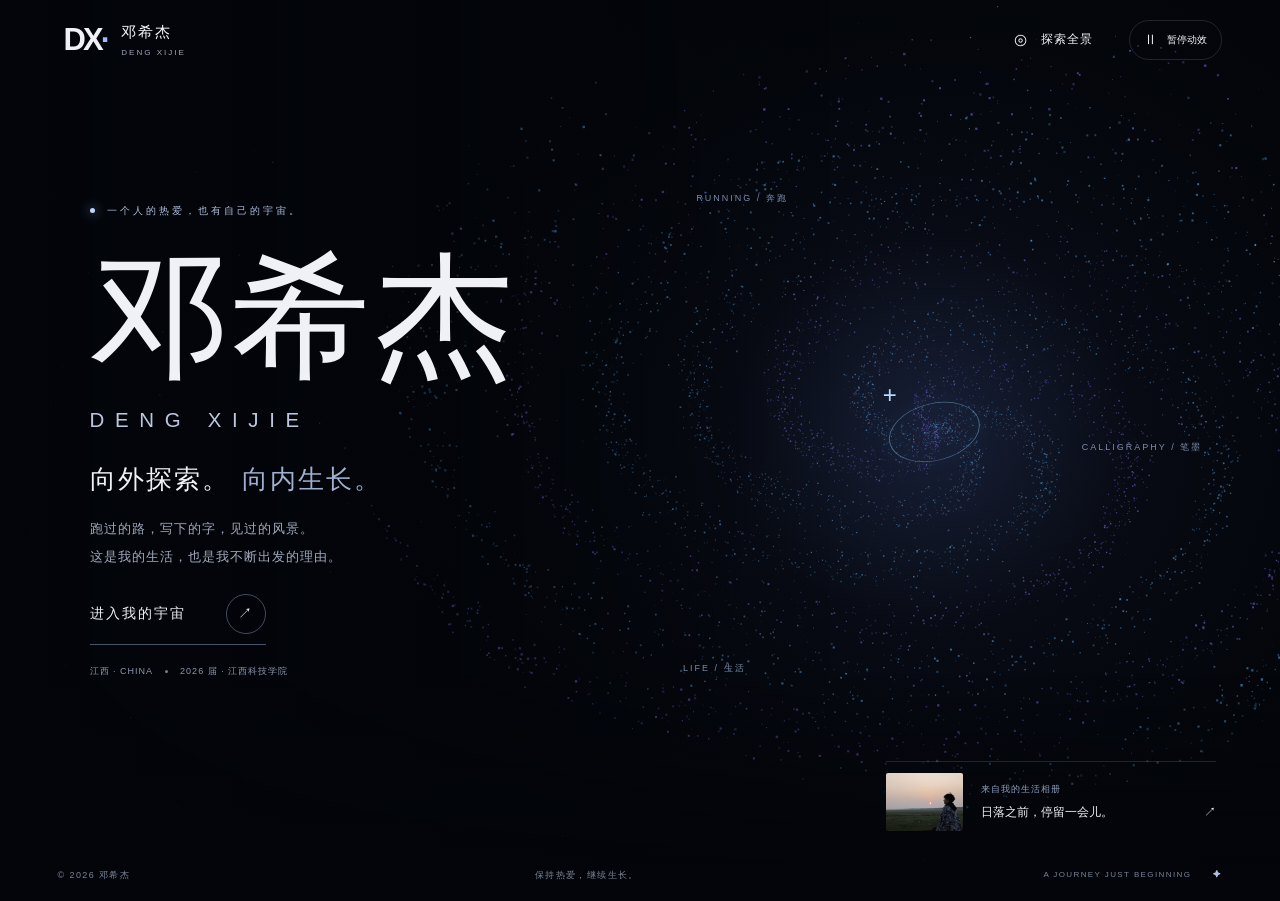
==== commit 2bb80be0: "Redesign personal universe with cinematic navigation and local life media" ====
--- a/index.html
+++ b/index.html
@@ -1,15 +1,9 @@
-<!doctype html><html lang="zh-CN"><head><meta charset="utf-8"><meta name="viewport" content="width=device-width,initial-scale=1"><meta name="theme-color" content="#03050b"><meta name="description" content="邓希杰的个人宇宙：来自江西的2026届毕业生，热爱马拉松与书法。"><title>邓希杰 · 我的个人宇宙</title><link rel="icon" href="favicon.svg"><link rel="stylesheet" href="style.css"><script defer src="galaxy.js"></script></head><body>
-<a class="skip" href="#explore">跳转到栏目导航</a><canvas id="cosmos" aria-hidden="true"></canvas><div class="vignette" aria-hidden="true"></div>
-<header><a href="#" class="identity" aria-label="邓希杰，返回首页"><span class="monogram">DX<span>·</span></span><span>邓希杰<small>PERSONAL UNIVERSE</small></span></a><div class="header-right"><span class="coordinates">JIANGXI, CN / 2026</span><button id="motion" aria-pressed="false">暂停动效 <span>Ⅱ</span></button></div></header>
-<main><section class="universe" aria-label="个人宇宙首页"><div class="hero-copy"><p class="eyebrow"><i></i> A JOURNEY JUST BEGINNING</p><h1>向外探索。<br>向内<span>生长。</span></h1><p class="lead">你好，我是邓希杰。</p><p class="description">在奔跑中向前，在笔墨中沉淀。<br>用影像记录热爱，用行动走向下一程。</p><button class="explore-button" data-open="about">进入我的宇宙 <span>↗</span></button></div>
-<nav class="orbit" id="explore" aria-label="探索个人栏目"><span class="orbit-ring" aria-hidden="true"></span><span class="core" aria-hidden="true"><b>希</b><small>KEEP EXPLORING</small></span>
-<button class="node about" data-open="about"><span class="node-dot"></span><small>01 / ORIGIN</small><strong>关于我</strong><em>从这里认识我 ↗</em></button>
-<button class="node run" data-open="run"><span class="node-dot"></span><small>02 / MOMENTUM</small><strong>奔跑的方向</strong><em>五张照片，记录奔跑 ↗</em></button>
-<button class="node ink" data-open="ink"><span class="node-dot"></span><small>03 / STILLNESS</small><strong>笔墨之间</strong><em>两段练习，记录落笔 ↗</em></button>
-<button class="node story" data-open="story"><span class="node-dot"></span><small>04 / MY VOICE</small><strong>听我说</strong><em>34 秒自我介绍 ↗</em></button></nav><div class="bottom-note"><span>探索一个节点，走近一个真实的我</span><span class="line"></span><span>SCROLL WITHIN · EXPLORE BEYOND</span></div></section></main>
-<dialog id="panel" aria-labelledby="panel-title"><div class="panel-shell"><div class="panel-top"><button id="close">← 返回宇宙</button><span id="panel-counter">01 / 04</span><button id="close-x" aria-label="关闭详情">×</button></div><div id="panel-body"></div><nav class="panel-nav" aria-label="切换栏目"><button data-open="about">01 关于我</button><button data-open="run">02 奔跑</button><button data-open="ink">03 书法</button><button data-open="story">04 视频</button></nav></div></dialog>
-<template id="about"><div class="panel-layout"><div><p class="eyebrow">01 / ORIGIN</p><h2 id="panel-title">刚刚毕业，<br>也刚刚<span>出发。</span></h2><p class="panel-lead">我是邓希杰，来自江西。</p><p>2026 年，我从江西科技学院毕业。大学期间，马拉松和书法成为我的两个爱好。赛事照片、收藏的奖牌和日常练字片段，留下了这段时光里具体而真实的足迹。</p><p>现在，我希望继续学习，找到一份合适的工作。也期待与身边的人友好相处，一起进步。</p><dl><div><dt>毕业院校</dt><dd>江西科技学院</dd></div><div><dt>毕业年份</dt><dd>2026</dd></div><div><dt>来自</dt><dd>江西</dd></div></dl></div><figure class="photo"><img src="portrait.jpg" alt="邓希杰" width="720" height="867"><figcaption>A LITTLE ABOUT ME / 很高兴遇见你</figcaption></figure></div></template>
-<template id="run"><section class="collection"><p class="eyebrow">02 / MOMENTUM · 跑步相册</p><h2 id="panel-title">把热爱，<br>跑成<span>回忆。</span></h2><p class="panel-lead">跑过的路，也值得被记住。</p><p class="collection-intro">马拉松是我在大学期间培养的爱好。从赛场里的奖牌留念，到与同行者的合影，这些照片记录了奔跑之外同样珍贵的瞬间。</p><div class="collection-meta"><span>05 张照片</span><span>奖牌 / 现场 / 同行</span></div><div class="memory-grid"><figure class="memory-card"><a href="moments/nanchang-2025.jpg" target="_blank" aria-label="查看大图：南昌 · 2025"><img src="moments/nanchang-2025.jpg" alt="2025 南昌马拉松领取凭条与橙金色奖牌拼图" loading="lazy"><span class="image-hint">查看大图 ↗</span></a><figcaption><h3>南昌 · 2025</h3><p>从赛前领取到奖牌留念，把这一站的记忆放在一起。</p><a class="source-link" href="https://my.feishu.cn/file/KOuabsOyloPX6uxFYvFc772y6Gb" target="_blank" rel="noreferrer">飞书原图 ↗</a></figcaption></figure><figure class="memory-card"><a href="moments/jingdezhen.jpg" target="_blank" aria-label="查看大图：景德镇 · 奖牌留念"><img src="moments/jingdezhen.jpg" alt="手持带有景德镇字样的金色奖牌" loading="lazy"><span class="image-hint">查看大图 ↗</span></a><figcaption><h3>景德镇 · 奖牌留念</h3><p>一枚奖牌，留住一段奔跑的记忆。</p><a class="source-link" href="https://my.feishu.cn/file/VUWqbbnv8oGjUTxh52Vct8EK60c" target="_blank" rel="noreferrer">飞书原图 ↗</a></figcaption></figure><figure class="memory-card"><a href="moments/together.jpg" target="_blank" aria-label="查看大图：同行 · 一起留念"><img src="moments/together.jpg" alt="两人佩戴奖牌的合影" loading="lazy"><span class="image-hint">查看大图 ↗</span></a><figcaption><h3>同行 · 一起留念</h3><p>与同行的人，分享这份热爱。</p><a class="source-link" href="https://my.feishu.cn/file/Z5ezbVqNAoTj0lxHazIcp1Y469V" target="_blank" rel="noreferrer">飞书原图 ↗</a></figcaption></figure><figure class="memory-card"><a href="moments/race-day.jpg" target="_blank" aria-label="查看大图：现场 · 奔跑的回响"><img src="moments/race-day.jpg" alt="体育场内手持红色五角星造型奖牌" loading="lazy"><span class="image-hint">查看大图 ↗</span></a><figcaption><h3>现场 · 奔跑的回响</h3><p>场地、人群，以及镜头前的纪念。</p><a class="source-link" href="https://my.feishu.cn/file/ZT2hb54FYopMRPxTGYwcFXJA6Z0" target="_blank" rel="noreferrer">飞书原图 ↗</a></figcaption></figure><figure class="memory-card"><a href="moments/wuyuan.jpg" target="_blank" aria-label="查看大图：婺源 · 2024"><img src="moments/wuyuan.jpg" alt="带有2024婺源马拉松字样的奖牌" loading="lazy"><span class="image-hint">查看大图 ↗</span></a><figcaption><h3>婺源 · 2024</h3><p>把这一站，收进自己的跑步相册。</p><a class="source-link" href="https://my.feishu.cn/file/KdUsb3YDioHOS1x6ld5cJR5J6Ec" target="_blank" rel="noreferrer">飞书原图 ↗</a></figcaption></figure></div><div class="collection-end"><p>继续向前，也记得收藏沿途的风景。</p><button class="text-button" data-open="ink">去看看我的书法日常 ↗</button></div></section></template>
-<template id="ink"><section class="collection"><p class="eyebrow">03 / STILLNESS · 书法日常</p><h2 id="panel-title">把专注，<br>落在<span>笔尖。</span></h2><p class="panel-lead">奔跑之外，留一点时间给书写。</p><p class="collection-intro">书法是我的另一个爱好。这两段短片记录了日常练习中的片刻：握笔、落笔，再写下一行。比起一句“喜欢书法”，我更想用真实的练习过程介绍这份热爱。</p><div class="collection-meta"><span>02 段短片</span><span>日常练习 / 笔尖特写</span></div><div class="clip-grid"><a class="clip-card" href="https://my.feishu.cn/file/EWzobLHooodgYoxeVH6cDcJV6Yb" target="_blank" rel="noreferrer"><div class="clip-cover"><img src="moments/ink-brush.jpg" alt="落笔的一刻的书法练习视频封面" loading="lazy"><span class="play-mark" aria-hidden="true">▷</span><span class="duration">约 7 秒</span></div><div class="clip-copy"><h3>落笔的一刻</h3><p>从握笔到落笔，记录一次日常练习。</p><span class="source-link">在飞书观看视频 ↗</span></div></a><a class="clip-card" href="https://my.feishu.cn/file/CMsRbjBcaohqROx0kMocyYSh6Qg" target="_blank" rel="noreferrer"><div class="clip-cover"><img src="moments/ink-practice.jpg" alt="一行一行，慢慢写的书法练习视频封面" loading="lazy"><span class="play-mark" aria-hidden="true">▷</span><span class="duration">约 6 秒</span></div><div class="clip-copy"><h3>一行一行，慢慢写</h3><p>镜头靠近笔尖，也靠近专注的过程。</p><span class="source-link">在飞书观看视频 ↗</span></div></a></div><p class="media-note">点击卡片前往飞书观看，可能需要登录飞书。</p><div class="collection-end"><p>一动一静，都是我喜欢的生活。</p><button class="text-button" data-open="story">听我的 34 秒自我介绍 ↗</button></div></section></template>
-<template id="story"><div class="panel-layout"><div><p class="eyebrow">04 / MY VOICE</p><h2 id="panel-title">故事，<br>由我<span>说起。</span></h2><p class="panel-lead">用 34 秒，认识一个真实的我。</p><p>关于我从哪里来、喜欢什么，以及对下一段生活的期待。</p><details><summary>阅读视频内容摘要</summary><p>我是邓希杰，来自江西，是江西科技学院2026届毕业生。大学期间喜欢跑马拉松和练书法。希望继续学习、顺利就业，也希望与身边的人友好相处、共同进步。</p></details><a class="text-button" href="https://my.feishu.cn/wiki/SffDwTM3bi2RinktyfbcEsbB6Mc" target="_blank" rel="noreferrer">在飞书查看原视频 ↗</a><p class="video-note" role="status">点击播放 · 内含中文字幕</p></div><video controls playsinline preload="none" poster="video-poster.jpg" aria-label="邓希杰自我介绍"><source src="intro.mp4" type="video/mp4">浏览器不支持视频，请通过飞书观看。</video></div></template>
-<footer><span>© 2026 邓希杰</span><span>保持热爱 / 继续生长</span><a href="https://my.feishu.cn/wiki/SffDwTM3bi2RinktyfbcEsbB6Mc" target="_blank" rel="noreferrer">飞书原视频 ↗</a></footer></body></html>
+<!doctype html>
+<html lang="zh-CN"><head><meta charset="utf-8"><meta name="viewport" content="width=device-width,initial-scale=1"><meta name="theme-color" content="#03050a"><meta name="description" content="邓希杰的个人宇宙。跑过的路、写下的字，以及生活里值得收藏的片刻。"><title>邓希杰 DENG XIJIE · 个人宇宙</title><link rel="icon" href="favicon.svg"><link rel="stylesheet" href="style.css?v=20261110-universe2"><script defer src="galaxy.js?v=20261110-universe2"></script></head>
+<body data-view="home"><a class="skip" href="#main">跳转到主要内容</a><canvas id="cosmos" aria-hidden="true"></canvas><div class="screen-shade" aria-hidden="true"></div><div class="travel-flash" aria-hidden="true"></div>
+<header class="site-header"><button class="brand" data-route="home" aria-label="邓希杰，返回首页"><span class="brand-symbol">DX<span>·</span></span><span>邓希杰<small>DENG XIJIE</small></span></button><div class="header-actions"><button class="overview-control" data-route="explore"><span aria-hidden="true">⊙</span> 探索全景</button><button id="motion" aria-pressed="false" aria-label="暂停背景动效"><span class="motion-icon" aria-hidden="true">Ⅱ</span><span class="motion-label">暂停动效</span></button></div></header>
+<main id="main" tabindex="-1">
+<section id="home-view" class="view home-view" aria-labelledby="home-title"><div class="home-copy"><p class="eyebrow"><span class="live-dot"></span> 一个人的热爱，也有自己的宇宙。</p><h1 id="home-title">邓希杰<span>DENG XIJIE</span></h1><p class="home-tagline">向外探索。<em>向内生长。</em></p><p class="home-description">跑过的路，写下的字，见过的风景。<br>这是我的生活，也是我不断出发的理由。</p><button class="enter-button" data-route="explore"><span>进入我的宇宙</span><span class="arrow-circle" aria-hidden="true">↗</span></button><div class="home-facts"><span>江西 · CHINA</span><i></i><span>2026 届 · 江西科技学院</span></div></div><div class="home-orbit" aria-hidden="true"><span class="orbit-label label-a">RUNNING / 奔跑</span><span class="orbit-label label-b">CALLIGRAPHY / 笔墨</span><span class="orbit-label label-c">LIFE / 生活</span><span class="orbit-cross">+</span></div><button class="home-feature" data-route="life"><img src="life/sunset.jpg" alt="黄昏时分的人物与落日"><span><small>来自我的生活相册</small>日落之前，停留一会儿。 <b>↗</b></span></button></section>
+<section id="explore-view" class="view explore-view" aria-labelledby="explore-title" hidden inert><div class="explore-intro"><p class="eyebrow">PERSONAL UNIVERSE / 05 CHAPTERS</p><h2 id="explore-title" tabindex="-1">每一种热爱，<span>都是我的一部分。</span></h2></div><div class="constellation"><div class="constellation-ring" aria-hidden="true"></div><div class="universe-center"><strong>邓希杰</strong><span>MY OWN UNIVERSE</span></div><button class="star-node node-about" data-route="about" data-sector="0"><span class="node-spark"></span><small>01 / ORIGIN</small><strong>关于我</strong><em>从这里认识我 ↗</em></button><button class="star-node node-run" data-route="run" data-sector="1"><span class="node-spark"></span><small>02 / MOMENTUM</small><strong>奔跑的方向</strong><em>五段赛场记忆 ↗</em></button><button class="star-node node-ink" data-route="ink" data-sector="2"><span class="node-spark"></span><small>03 / STILLNESS</small><strong>笔墨之间</strong><em>看我落笔的片刻 ↗</em></button><button class="star-node node-life" data-route="life" data-sector="3"><span class="node-spark"></span><small>04 / WANDER</small><strong>生活片段</strong><em>去看山海与日落 ↗</em></button><button class="star-node node-story" data-route="story" data-sector="4"><span class="node-spark"></span><small>05 / MY VOICE</small><strong>听我说</strong><em>34 秒认识真实的我 ↗</em></button></div><p class="explore-hint">选择一个节点，让故事慢慢展开。<span>HOVER TO DISCOVER · CLICK TO EXPLORE</span></p></section>
+<section id="chapter-view" class="view chapter-view" aria-labelledby="chapter-title" hidden inert><div class="chapter-layout"><div class="chapter-copy"><p class="eyebrow" id="chapter-kicker"></p><h2 id="chapter-title" tabindex="-1"></h2><p class="chapter-lead" id="chapter-lead"></p><p class="chapter-description" id="chapter-description"></p><div id="chapter-details"></div><button class="text-link" data-route="explore">← 返回我的宇宙</button></div><div class="gallery" id="gallery" aria-label="影像浏览"><div class="gallery-top"><span id="gallery-category"></span><span id="gallery-count" aria-live="polite"></span></div><div class="media-stage" id="media-stage"></div><div class="media-description"><div><h3 id="media-title"></h3><p id="media-caption"></p></div><a id="media-source" target="_blank" rel="noreferrer">飞书原文件 ↗</a></div><div class="gallery-controls"><button class="round-button" id="previous-media" aria-label="上一张">←</button><div class="gallery-dots" id="gallery-dots" aria-label="选择影像"></div><button class="round-button" id="next-media" aria-label="下一张">→</button></div></div></div><nav class="chapter-nav" aria-label="切换故事章节"><button data-route="about"><span>01</span>关于我</button><button data-route="run"><span>02</span>奔跑</button><button data-route="ink"><span>03</span>笔墨</button><button data-route="life"><span>04</span>生活</button><button data-route="story"><span>05</span>听我说</button></nav></section>
+</main><footer class="site-footer"><span>© 2026 邓希杰</span><span id="footer-message">保持热爱，继续生长。</span><span class="footer-coordinate">A JOURNEY JUST BEGINNING <i>✦</i></span></footer><div class="route-announcer sr-only" role="status" aria-live="polite"></div><dialog id="lightbox" aria-label="查看照片大图"><button id="lightbox-close" aria-label="关闭大图">关闭 ×</button><img id="lightbox-image" alt=""><p id="lightbox-caption"></p></dialog><noscript><div class="no-js">我是邓希杰，江西科技学院2026届毕业生，热爱马拉松、书法与记录生活。请启用 JavaScript 浏览互动相册，或<a href="intro.mp4">观看我的自我介绍</a>。</div></noscript></body></html>
--- a/style.css
+++ b/style.css
@@ -1,5 +1,2 @@
-:root{color-scheme:dark;--blue:#9bbfff;--muted:#a6acbf;--border:#ffffff21}*{box-sizing:border-box}body{margin:0;background:#03050b;color:#f2f4ff;font:15px/1.8 'Microsoft YaHei','PingFang SC',sans-serif}button,a{-webkit-tap-highlight-color:transparent}button{font:inherit;color:inherit;cursor:pointer}a{color:inherit;text-decoration:none}button{border:0;background:none}button:focus-visible,a:focus-visible,summary:focus-visible{outline:2px solid #9bdfff;outline-offset:6px}#cosmos,.vignette{position:fixed;inset:0;width:100%;height:100%;pointer-events:none}.vignette{background:linear-gradient(90deg,#03050b99,transparent 65%),linear-gradient(0deg,#03050b,transparent 20%)}header,main,footer{position:relative;z-index:1}header{height:106px;padding:0 5vw;display:flex;justify-content:space-between;align-items:center}.identity{display:flex;align-items:center;gap:18px;font-size:14px}.monogram{font-weight:800;font-size:30px;letter-spacing:-3px}.monogram span{color:#81a6ff}.identity small{display:block;font-size:8px;letter-spacing:2px;color:var(--muted)}.header-right{display:flex;gap:35px;align-items:center}.coordinates{font-size:10px;letter-spacing:2px;color:var(--muted)}#motion{font-size:11px;border:1px solid var(--border);border-radius:30px;min-height:40px;padding:6px 16px}#motion span{margin-left:14px}.universe{min-height:calc(100svh - 170px);position:relative;display:grid;grid-template-columns:38% 62%;align-items:center;padding:30px 6vw 100px}.hero-copy{position:relative;z-index:2}.eyebrow{font-size:10px;letter-spacing:2.3px;color:var(--blue);display:flex;align-items:center;gap:10px}.eyebrow i{width:5px;height:5px;background:#b4dcff;border-radius:50%;box-shadow:0 0 10px #50bfff}h1{font-size:clamp(40px,4.6vw,76px);letter-spacing:-3px;line-height:1.35;font-weight:500;margin:27px 0}h1 span,h2 span{color:var(--blue)}.lead{font-size:20px;margin:24px 0 10px}.description{color:var(--muted);line-height:2;font-size:14px}.explore-button{border-bottom:1px solid #acc8ff99;padding:16px 0;margin-top:22px;font-size:13px;letter-spacing:1px}.explore-button span{margin-left:50px;color:var(--blue)}.orbit{height:min(560px,58vw);position:relative;isolation:isolate}.orbit-ring{position:absolute;inset:18% 12%;border:1px solid #9ac4ff1c;border-radius:50%;transform:rotate(-20deg)}.core{position:absolute;left:50%;top:49%;transform:translate(-50%,-50%);text-align:center;pointer-events:none}.core b{font:48px 'KaiTi',serif;color:#d7e8ff;text-shadow:0 0 24px #58baff}.core small{display:block;font-size:7px;letter-spacing:2px;color:#b9d6f5}.node{position:absolute;text-align:left;padding:14px 18px;min-width:150px;border:1px solid transparent;border-radius:8px;transition:background .25s,border-color .25s,transform .25s;background:#03050b40;backdrop-filter:blur(3px)}.node:hover,.node:focus-visible{background:#0c162bc9;border-color:#91baff60;transform:translateY(-5px)}.node small{display:block;color:#a5b9d7;font-size:8px;letter-spacing:1.6px}.node strong{font-size:17px;letter-spacing:2px;font-weight:500}.node em{display:block;font-style:normal;font-size:10px;color:#aeb8ca;margin-top:5px}.node-dot{position:absolute;left:-9px;top:30px;width:6px;height:6px;background:#bddeff;border-radius:50%;box-shadow:0 0 0 5px #91caff18,0 0 20px #65beff}.about{top:4%;left:39%}.run{top:39%;right:-2%}.ink{bottom:0;left:40%}.story{top:40%;left:0}.bottom-note{position:absolute;bottom:20px;left:6vw;right:6vw;display:flex;gap:20px;align-items:center;color:#8993a9;font-size:10px;letter-spacing:1px}.line{height:1px;background:var(--border);flex:1}footer{padding:18px 5vw;display:flex;justify-content:space-between;font-size:10px;color:#929ab0;border-top:1px solid #ffffff0d}.skip{position:fixed;left:20px;top:-80px;z-index:20;background:#13203b;padding:12px}.skip:focus{top:10px}dialog{color:inherit;width:min(1160px,94vw);max-height:90svh;padding:0;border:1px solid #8db5ff33;border-radius:16px;background:linear-gradient(130deg,#0d1528f5,#080a14fa 65%);box-shadow:0 0 150px #355aba26}dialog::backdrop{background:#02040bb5;backdrop-filter:blur(10px)}dialog[open]{animation:arrive .5s ease-out}.panel-shell{padding:20px 40px 30px}.panel-top{display:flex;align-items:center;justify-content:space-between;border-bottom:1px solid var(--border);padding-bottom:14px;font-size:11px;color:#a5b4cd}.panel-top button{min-height:44px}#close-x{font-size:28px}.panel-layout{display:grid;grid-template-columns:1.2fr 1fr;gap:65px;align-items:center;padding:35px 0}.panel-layout>div>p:not(.eyebrow){color:#aeb8cc;font-size:14px;line-height:2}.panel-layout .panel-lead{font-size:19px!important;color:#eef3ff!important}h2{font-size:clamp(38px,4.5vw,64px);line-height:1.35;font-weight:400;letter-spacing:-1px;margin:25px 0}.photo{margin:0;padding:12px;border:1px solid var(--border);transform:rotate(2deg);max-width:340px;justify-self:center}.photo img{width:100%;height:auto;display:block;max-height:390px;object-fit:cover}.photo figcaption{font-size:9px;color:#a5b4cd;margin-top:12px;letter-spacing:1px}dl{display:flex;gap:26px;border-top:1px solid var(--border);padding-top:22px;margin-top:25px}dt{font-size:10px;color:#8997b0}dd{margin:5px 0 0;font-size:13px}.panel-nav{display:flex;gap:12px;justify-content:center;border-top:1px solid var(--border);padding-top:20px}.panel-nav button{font-size:11px;color:#8c9db8;padding:9px 18px;border:1px solid transparent;border-radius:30px}.panel-nav [aria-current]{border-color:#739bdb70;color:#d3e6ff;background:#416ab523}.art{height:390px;position:relative;overflow:hidden;border-radius:50%;background:radial-gradient(ellipse,#2960c522,transparent 65%)}.running-art i{position:absolute;inset:12%;border:1px solid #70abff88;border-radius:50%;transform:rotate(-30deg) scaleY(.6);box-shadow:0 0 25px #438dff18}.running-art i:nth-child(2){inset:7%}.running-art i:nth-child(3){inset:2%}.running-art i:nth-child(4){inset:17%}.running-art>span{position:absolute;left:25%;top:32%;font-size:32px;font-weight:300;line-height:1.15;letter-spacing:4px}.art small{position:absolute;bottom:20%;left:0;width:100%;text-align:center;font-size:11px;color:#a2b1ca;letter-spacing:3px}.ink-art{background:radial-gradient(ellipse,#8e44b42e,transparent 65%)}.ink-art>span{display:block;text-align:center;font:230px/1.4 'KaiTi',serif;color:#ccb7e3;text-shadow:0 0 55px #be78ff50}blockquote{margin:30px 0;padding-left:18px;border-left:1px solid #8cafff;font:22px/1.8 serif}blockquote small{display:block;font:10px/2 sans-serif;color:#8c9db8;margin-top:12px}.text-button{display:inline-block;font-size:12px;color:var(--blue);border-bottom:1px solid #8cafff55;padding:12px 0}video{width:100%;max-width:265px;aspect-ratio:9/16;border-radius:12px;justify-self:center;background:black}details{border-block:1px solid var(--border);padding:12px 0;margin:25px 0;font-size:13px;color:#aeb8cc}summary{cursor:pointer;min-height:32px;line-height:32px;color:#cedeff}.video-note{font-size:11px!important}.focused .hero-copy,.focused .orbit{opacity:.2;transition:opacity .4s}@keyframes arrive{from{opacity:0;transform:translateY(20px) scale(.96)}to{opacity:1;transform:none}}@media(max-width:800px){header{height:85px}.coordinates{display:none}.universe{grid-template-columns:1fr;padding:25px 7vw 70px}.hero-copy{max-width:540px}h1{font-size:48px;margin:22px 0}.lead{font-size:18px}.orbit{height:440px;margin:25px 0}.node{min-width:125px;padding:10px}.node strong{font-size:15px}.run{right:0}.story{left:1%}.about{left:38%;top:0}.ink{left:38%}.bottom-note span:last-child{display:none}.panel-shell{padding:12px 22px 22px}.panel-layout{grid-template-columns:1fr;gap:25px;padding:18px 0}.photo{max-width:250px}.art{height:270px;width:100%}.ink-art>span{font-size:170px}.panel-nav{gap:4px;justify-content:space-between}.panel-nav button{padding:10px 7px}.panel-layout h2{font-size:42px}footer span:nth-child(2){display:none}.art small{bottom:12%}dl{flex-wrap:wrap;gap:20px}}@media(max-width:380px){.node{min-width:112px}.node strong{font-size:13px}.node em{font-size:9px}h1{font-size:42px}.orbit{height:385px}.header-right{gap:0}.identity{gap:10px}}@media(prefers-reduced-motion:reduce){*,*::before,*::after{animation:none!important;transition:none!important}}
-
-.skip:not(:focus){width:1px;height:1px;overflow:hidden;clip-path:inset(50%);white-space:nowrap}
-
-.collection{padding:25px 0 15px}.collection h2{font-size:clamp(38px,5vw,64px);font-weight:500;line-height:1.3;letter-spacing:-2px;margin:25px 0}.collection-intro{max-width:660px;color:var(--muted);line-height:2}.collection-meta{display:flex;gap:25px;border-block:1px solid var(--border);padding:15px 0;margin:28px 0;color:#9faec8;font-size:11px;letter-spacing:1px}.memory-grid,.clip-grid{display:grid;grid-template-columns:1fr 1fr;gap:24px}.memory-card{margin:0;background:#101625;border:1px solid var(--border);border-radius:12px;overflow:hidden}.memory-card>a{display:block;position:relative;background:#070b14}.memory-card img{display:block;width:100%;height:360px;object-fit:contain;transition:filter .2s}.memory-card>a:hover img{filter:brightness(1.12)}.image-hint{position:absolute;right:12px;bottom:12px;background:#03050bcc;padding:3px 10px;border-radius:20px;font-size:10px}.memory-card figcaption{padding:18px 22px}.collection h3{font-size:18px;font-weight:500;line-height:1.5;margin:0 0 8px}.memory-card p,.clip-copy p{font-size:13px;color:var(--muted);margin:0 0 10px}.source-link{font-size:11px;color:#a7c8ff}.clip-card{display:block;border:1px solid var(--border);border-radius:12px;overflow:hidden;background:#101625}.clip-cover{position:relative;background:#070b14;height:285px}.clip-cover img{width:100%;height:100%;object-fit:contain}.play-mark{position:absolute;left:50%;top:50%;transform:translate(-50%,-50%);width:58px;height:58px;display:grid;place-items:center;border:1px solid #ffffff70;border-radius:50%;font-size:32px;background:#050815a8;transition:background .2s}.clip-card:hover .play-mark{background:#315397d9}.duration{position:absolute;bottom:12px;right:12px;border-radius:20px;background:#03050bcc;padding:2px 10px;font-size:11px}.clip-copy{padding:20px 22px}.collection-end{margin-top:32px;border-top:1px solid var(--border);padding-top:20px}.collection-end p{font-size:14px;color:#a6acbf}.media-note{font-size:11px;color:#919bb1;margin-top:15px}@media(max-width:600px){.memory-grid,.clip-grid{grid-template-columns:1fr;gap:18px}.memory-card img{height:auto;max-height:420px}.clip-cover{height:270px}.collection{padding-top:12px}.collection h2{font-size:40px}.collection-meta{gap:18px}.memory-card figcaption,.clip-copy{padding:16px 18px}}
+:root{color-scheme:dark;--bg:#03050a;--ink:#f0f1f6;--muted:#a0a7b9;--line:#d4e1ff24;--accent:#b1c8ff;--ease:cubic-bezier(.22,1,.36,1)}*{box-sizing:border-box}html{scroll-behavior:smooth}body{margin:0;background:var(--bg);color:var(--ink);font-family:'Microsoft YaHei','PingFang SC',sans-serif;font-size:14px;line-height:1.8;overflow-x:hidden}button,a{-webkit-tap-highlight-color:transparent}button{font:inherit;color:inherit;background:none;border:0;cursor:pointer}a{color:inherit;text-decoration:none}button:focus-visible,a:focus-visible{outline:2px solid var(--accent);outline-offset:6px}button:disabled{opacity:.3;cursor:default}button:focus:not(:focus-visible),h2:focus,main:focus{outline:none}[hidden]{display:none!important}.sr-only,.skip:not(:focus){position:absolute;width:1px;height:1px;clip-path:inset(50%);overflow:hidden;white-space:nowrap}.skip:focus{position:fixed;top:12px;left:12px;background:#132033;padding:12px;z-index:100}#cosmos{position:fixed;inset:0;width:100%;height:100%;pointer-events:none;z-index:-3}.screen-shade{position:fixed;inset:0;z-index:-2;pointer-events:none;background:linear-gradient(90deg,#03050ae6,transparent 65%),linear-gradient(0deg,#03050a,transparent 25%)}body:not([data-view=home]) .screen-shade{background:radial-gradient(ellipse at center,transparent 20%,#03050a88 100%)}.travel-flash{position:fixed;inset:0;pointer-events:none;z-index:3;background:radial-gradient(ellipse at 60% 50%,#758fe119,transparent 65%);opacity:0}.site-header{height:100px;padding:0 4.5vw;display:flex;justify-content:space-between;align-items:center;position:relative;z-index:5}.brand{display:flex;align-items:center;gap:15px;text-align:left;line-height:1.4;font-size:15px;letter-spacing:2px}.brand-symbol{font-size:31px;font-weight:800;letter-spacing:-3px}.brand-symbol span{color:#a5b8ff}.brand small{display:block;font-size:8px;letter-spacing:2px;margin-top:5px;color:var(--muted)}.header-actions{display:flex;gap:30px;align-items:center}.overview-control{font-size:12px;letter-spacing:1px}.overview-control span{margin-right:8px;font-size:19px;vertical-align:middle}#motion{border:1px solid var(--line);border-radius:24px;padding:7px 14px;font-size:10px;display:flex;gap:10px;align-items:center}.motion-icon{font-size:13px}.view{position:relative;min-height:calc(100svh - 170px)}.eyebrow{font-size:10px;letter-spacing:2px;color:#aebedc;font-weight:400;display:flex;gap:12px;align-items:center}.live-dot{width:5px;height:5px;background:#bad8ff;border-radius:50%;box-shadow:0 0 12px #9dbbff}.home-view{display:flex;align-items:center;padding:32px 7vw 120px;min-height:calc(100svh - 170px)}.home-copy{position:relative;z-index:2;width:60%;max-width:780px}.home-copy .eyebrow{letter-spacing:3px;margin-bottom:24px}h1{font-size:clamp(82px,11.4vw,172px);line-height:1.12;font-weight:500;letter-spacing:.035em;margin:20px 0 32px;white-space:nowrap}h1>span{display:block;font:300 clamp(15px,1.6vw,24px)/1.4 sans-serif;letter-spacing:.52em;margin-top:18px;color:#bcc6dc}.home-tagline{font-size:clamp(18px,2vw,27px);letter-spacing:2px;margin-bottom:17px}.home-tagline em{font-style:normal;color:#9eafd0;margin-left:12px}.home-description{color:#a2aabb;font-size:13px;line-height:2.1;letter-spacing:1px}.enter-button{display:flex;align-items:center;gap:40px;margin:33px 0 26px;padding:0 0 10px;border-bottom:1px solid #93a7cd7d;font-size:14px;letter-spacing:2px}.arrow-circle{display:grid;place-items:center;border:1px solid #93a7cd70;width:40px;height:40px;border-radius:50%;transition:background .25s,transform .4s var(--ease)}.enter-button:hover .arrow-circle{transform:rotate(45deg);background:#adc8ff20}.home-facts{display:flex;align-items:center;gap:12px;color:#8d97ac;font-size:9px;letter-spacing:1px}.home-facts i{width:3px;height:3px;background:#717e94;border-radius:50%}.home-orbit{position:absolute;right:4%;top:5%;width:52%;height:77%;pointer-events:none}.orbit-label{font-size:9px;letter-spacing:2px;color:#b7c9efaa;position:absolute}.label-a{left:20%;top:12%}.label-b{right:4%;top:54%}.label-c{left:18%;bottom:6%}.orbit-cross{position:absolute;top:43%;left:48%;color:#b7dcff;font-size:24px;font-weight:200}.home-feature{position:absolute;right:5vw;bottom:25px;display:flex;gap:18px;align-items:center;text-align:left;padding:11px 0;border-top:1px solid var(--line);width:330px}.home-feature img{width:77px;height:58px;object-fit:cover;border-radius:2px;filter:saturate(.7)}.home-feature span{font-size:12px;flex:1}.home-feature small{display:block;color:#91a1bd;letter-spacing:1px;font-size:9px;margin-bottom:5px}.home-feature b{float:right;font-weight:400}.site-footer{min-height:70px;display:flex;align-items:center;justify-content:space-between;padding:0 4.5vw;color:#798398;font-size:9px;letter-spacing:1.4px;position:relative;z-index:2}.footer-coordinate{font-size:8px}.footer-coordinate i{font-style:normal;color:#adbcdf;margin-left:18px}.explore-view{padding-top:5px}.explore-intro{text-align:center;position:relative;z-index:1;pointer-events:none}.explore-intro .eyebrow{justify-content:center;font-size:8px;margin:0}.explore-intro h2{font-size:23px;font-weight:400;margin:9px 0;letter-spacing:2px}.explore-intro h2 span{color:#98a8c9}.constellation{height:min(62vh,610px);min-height:400px;width:min(950px,90vw);margin:auto;position:relative}.constellation-ring{position:absolute;inset:14% 17% 13%;border:1px solid #98a9e019;border-radius:50%;transform:rotate(-15deg);pointer-events:none}.constellation-ring:after{content:'';position:absolute;inset:15% -13%;border:1px solid #98a9e012;border-radius:50%;transform:rotate(33deg)}.universe-center{position:absolute;top:46%;left:50%;transform:translate(-50%,-50%);text-align:center;pointer-events:none}.universe-center strong{display:block;font-size:39px;font-weight:400;letter-spacing:8px;text-shadow:0 0 30px #b4c6ff33}.universe-center span{font-size:7px;letter-spacing:3px;color:#8a9cbd}.star-node{position:absolute;display:flex;flex-direction:column;align-items:flex-start;gap:3px;padding:16px 18px;min-width:150px;text-align:left;transition:opacity .4s,transform .5s var(--ease),filter .4s}.star-node small{font:8px/1.8 sans-serif;letter-spacing:2px;color:#91a0bc}.star-node strong{font-weight:400;font-size:21px;letter-spacing:2px}.star-node em{font-style:normal;font-size:10px;color:#a3abc0;line-height:2}.node-spark{position:absolute;left:-1px;top:43px;width:5px;height:5px;border-radius:50%;background:#c7ddff;box-shadow:0 0 10px #9ec2ff,0 0 0 5px #a8c9ff13;transition:box-shadow .4s}.star-node:hover,.star-node:focus-visible{transform:translateY(-5px)}.star-node:hover .node-spark,.star-node:focus-visible .node-spark{box-shadow:0 0 20px #adcfff,0 0 0 12px #a8c9ff15}.constellation:has(.star-node:hover) .star-node:not(:hover){opacity:.27}.constellation:has(.star-node:focus-visible) .star-node:not(:focus-visible){opacity:.27}.node-about{top:0;left:43%}.node-run{top:32%;right:0}.node-ink{bottom:0;right:22%}.node-life{bottom:10%;left:7%}.node-story{top:22%;left:0}.explore-hint{text-align:center;font-size:11px;color:#a4afc6;margin:0 0 15px;letter-spacing:1px}.explore-hint span{display:block;font-size:7px;letter-spacing:2px;margin-top:6px;color:#69758d}.chapter-view{padding:25px 6.5vw 0}.chapter-layout{display:grid;grid-template-columns:minmax(250px,.85fr) minmax(0,1.25fr);gap:7vw;align-items:center;min-height:calc(100svh - 285px);max-width:1450px;margin:auto}.chapter-copy{padding-bottom:20px}.chapter-copy h2{font-size:clamp(38px,4.5vw,66px);font-weight:400;line-height:1.3;letter-spacing:1px;margin:24px 0}.chapter-copy h2 span{color:var(--accent)}.chapter-lead{font-size:18px;letter-spacing:1px;margin:0 0 20px}.chapter-description{font-size:13px;line-height:2.2;color:#a1aabd;max-width:420px}.chapter-facts{display:flex;gap:25px;margin:28px 0;border-top:1px solid var(--line);padding-top:18px}.chapter-facts dt{font-size:9px;color:#7e8aa3}.chapter-facts dd{font-size:12px;margin:6px 0 0}.chapter-note{font-size:11px;color:#8897b4;border-left:1px solid #829dc766;padding-left:15px;margin:26px 0;line-height:2}.text-link{font-size:10px;letter-spacing:1px;padding:10px 0;color:#adbbd5}.text-link:hover{color:white}.gallery{min-width:0;width:100%;max-width:740px;justify-self:end}.gallery-top{display:flex;justify-content:space-between;color:#8291ae;letter-spacing:2px;font-size:8px;padding-bottom:13px}.media-stage{height:clamp(280px,47vh,530px);position:relative;overflow:hidden;background:#070c1699;border:1px solid #bacaff1c;border-radius:4px;isolation:isolate}.media-frame{position:absolute;inset:0;width:100%;height:100%;display:flex;align-items:center;justify-content:center}.media-frame img,.media-frame video{display:block;width:100%;height:100%;object-fit:contain}.media-frame.scenic img{object-fit:cover}.media-frame.photo-button{padding:0}.media-frame.photo-button:after{content:'查看大图 ↗';position:absolute;right:16px;bottom:16px;font-size:9px;color:#d4ddf1;background:#04070cc9;padding:5px 11px;border:1px solid #c0d1f326;border-radius:20px;opacity:0;transition:opacity .2s}.media-frame.photo-button:hover:after,.media-frame.photo-button:focus-visible:after{opacity:1}.media-description{display:flex;gap:20px;align-items:baseline;justify-content:space-between;padding-top:17px;min-height:80px}.media-description h3{font-size:15px;font-weight:400;letter-spacing:1px;margin:0 0 6px}.media-description p{font-size:10px;color:#8f9db7;margin:0;line-height:1.9}.media-description>a{flex-shrink:0;font-size:8px;color:#9caac3}.gallery-controls{display:flex;align-items:center;justify-content:space-between;gap:20px}.round-button{height:32px;width:32px;border:1px solid var(--line);border-radius:50%;font-size:16px;transition:background .25s}.round-button:hover{background:#b2c7ff1c}.gallery-dots{display:flex;gap:13px;justify-content:center;align-items:center}.gallery-dots button{height:28px;min-width:15px;padding:5px;position:relative}.gallery-dots button:before{content:'';display:block;width:4px;height:4px;border-radius:50%;background:#5f6d87;transition:background .3s,box-shadow .3s}.gallery-dots button[aria-current=true]:before{background:#dce5ff;box-shadow:0 0 0 4px #c4d4ff19}.chapter-nav{display:flex;justify-content:center;gap:30px;border-top:1px solid var(--line);max-width:650px;margin:28px auto 0;padding-top:18px}.chapter-nav button{padding:4px 0 10px;font-size:11px;color:#7989a6;position:relative;white-space:nowrap;transition:color .25s}.chapter-nav button span{font:8px sans-serif;margin-right:8px;opacity:.6}.chapter-nav button[aria-current=page]{color:#dce6ff}.chapter-nav button[aria-current=page]:after{content:'';position:absolute;bottom:0;left:50%;width:3px;height:3px;border-radius:50%;background:#bacfff}.chapter-nav button:hover{color:#e2eaff}#lightbox{width:100vw;max-width:none;height:100dvh;max-height:none;margin:0;border:0;background:#02050bf5;color:#f1f4fb;padding:65px 5vw 45px;overflow:hidden}#lightbox::backdrop{background:#02050b}#lightbox-image{width:100%;height:calc(100% - 40px);object-fit:contain}#lightbox-caption{text-align:center;font-size:12px;color:#a5b1c7}#lightbox-close{position:absolute;right:5vw;top:20px;border:1px solid var(--line);border-radius:20px;padding:5px 18px;font-size:12px}.no-js{position:fixed;inset:150px 8vw auto;padding:30px;background:#132139;z-index:20}.no-js a{text-decoration:underline}@media(min-width:1550px){.home-view{padding-left:10vw}.home-feature{right:8vw}.chapter-layout{gap:110px}}@media(max-width:900px){.home-copy{width:80%}h1{font-size:115px}.home-orbit{opacity:.6}.home-feature{width:280px;right:5vw}.chapter-layout{gap:4vw;grid-template-columns:.85fr 1.15fr}.chapter-copy h2{font-size:45px}.chapter-description{font-size:12px}.chapter-facts{gap:15px}.star-node strong{font-size:18px}.node-run{right:-2%}.node-story{left:-2%}}@media(max-width:650px){.site-header{height:80px;padding:0 6vw}.brand{gap:12px;font-size:13px}.brand-symbol{font-size:27px}.brand small{font-size:7px}.header-actions{gap:15px}.overview-control{font-size:10px}.overview-control span{display:none}#motion{padding:5px 9px}.motion-label{display:none}.view{min-height:calc(100svh - 140px)}.home-view{display:block;padding:36px 7vw 150px;min-height:calc(100svh - 140px)}.home-copy{width:100%}.home-copy .eyebrow{font-size:8px;letter-spacing:1px;margin-bottom:25px}h1{font-size:clamp(77px,20.5vw,126px);letter-spacing:.02em;margin:0 0 28px}h1>span{font-size:14px;letter-spacing:.5em;margin-top:14px}.home-tagline{font-size:18px;letter-spacing:1px}.home-tagline em{margin-left:6px}.home-description{font-size:12px}.enter-button{margin-top:24px;gap:35px;font-size:12px}.home-facts{font-size:8px;gap:9px}.home-orbit{top:30%;right:-10%;width:80%;height:58%;opacity:.45}.home-orbit .orbit-label{display:none}.home-feature{left:7vw;right:7vw;bottom:25px;width:auto}.home-feature img{width:65px;height:48px}.home-feature span{font-size:11px}.site-footer{padding:0 6vw;min-height:60px;font-size:8px;letter-spacing:.5px}.footer-coordinate{display:none}.explore-intro{padding:15px 6vw 0}.explore-intro h2{font-size:17px;letter-spacing:1px}.explore-intro h2 span{display:block;margin-top:4px}.explore-intro .eyebrow{font-size:7px}.constellation{width:100%;height:480px;min-height:400px;margin:10px auto 0}.universe-center{top:47%;left:50%}.universe-center strong{font-size:29px;letter-spacing:4px}.universe-center span{font-size:6px;letter-spacing:1.7px}.constellation-ring{inset:14% 14% 21%}.star-node{min-width:0;padding:13px 12px}.star-node strong{font-size:16px;letter-spacing:1px}.star-node small{font-size:7px;letter-spacing:1px}.star-node em{font-size:9px}.node-spark{left:0;top:37px;width:4px;height:4px}.node-about{left:39%;top:0}.node-run{right:2%;top:29%}.node-ink{right:12%;bottom:6%}.node-life{left:5%;bottom:11%}.node-story{left:2%;top:25%}.explore-hint{font-size:9px;margin-top:0}.explore-hint span{font-size:6px}.chapter-view{padding:10px 7vw 0}.chapter-layout{display:flex;flex-direction:column;gap:18px;align-items:stretch;min-height:0}.chapter-copy{padding:0}.chapter-copy .eyebrow{font-size:8px;margin-top:5px}.chapter-copy h2{font-size:38px;margin:15px 0 17px}.chapter-copy h2 br{display:none}.chapter-lead{font-size:15px;margin-bottom:10px}.chapter-description{font-size:12px;line-height:2;max-width:none}.chapter-facts{margin:17px 0 0;padding-top:12px}.chapter-facts dd{font-size:10px}.chapter-note{margin:15px 0 5px;font-size:10px}.chapter-copy>.text-link{margin-top:8px}.gallery{max-width:none}.media-stage{height:350px;height:clamp(260px,45svh,430px)}.gallery-top{font-size:7px}.media-description{padding-top:12px;min-height:76px;gap:10px}.media-description h3{font-size:14px}.media-description p{font-size:10px}.media-description>a{font-size:7px}.gallery-controls{padding-bottom:10px}.chapter-nav{position:sticky;bottom:0;z-index:4;background:#030710f2;backdrop-filter:blur(16px);margin-top:25px;padding:14px 0 11px;gap:0;justify-content:space-between;max-width:none}.chapter-nav button{font-size:10px;padding:4px 5px 8px}.chapter-nav button span{display:none}.chapter-view+.site-footer{margin-top:0}.screen-shade{background:linear-gradient(90deg,#03050aba,transparent),linear-gradient(0deg,#03050a,transparent 25%)}body[data-view=chapter] .site-footer{padding-bottom:15px}.media-frame.photo-button:after{opacity:1;font-size:8px}#lightbox{padding:65px 12px 35px}}@media(max-width:360px){.home-view{padding-top:23px}h1{font-size:76px}.home-tagline{font-size:16px}.constellation{height:420px}.star-node strong{font-size:14px}.star-node em{font-size:8px}.node-ink{right:7%}.node-run{right:0}.chapter-copy h2{font-size:33px}}@media(prefers-reduced-motion:reduce){html{scroll-behavior:auto}*,*::before,*::after{transition-duration:.01ms!important;animation-duration:.01ms!important}}
+@media(min-width:651px){.site-header{height:80px}.site-footer{min-height:50px}.view{min-height:calc(100svh - 130px)}.home-view{min-height:calc(100svh - 130px);padding:6px 7vw 55px}.home-copy .eyebrow{margin:0 0 19px}h1{font-size:clamp(82px,10.8vw,158px);margin:12px 0 22px}h1>span{margin-top:12px}.home-tagline{margin:15px 0 13px}.home-description{margin:10px 0}.enter-button{margin:24px 0 18px}.home-feature{bottom:8px}.chapter-layout{min-height:calc(100svh - 245px)}}
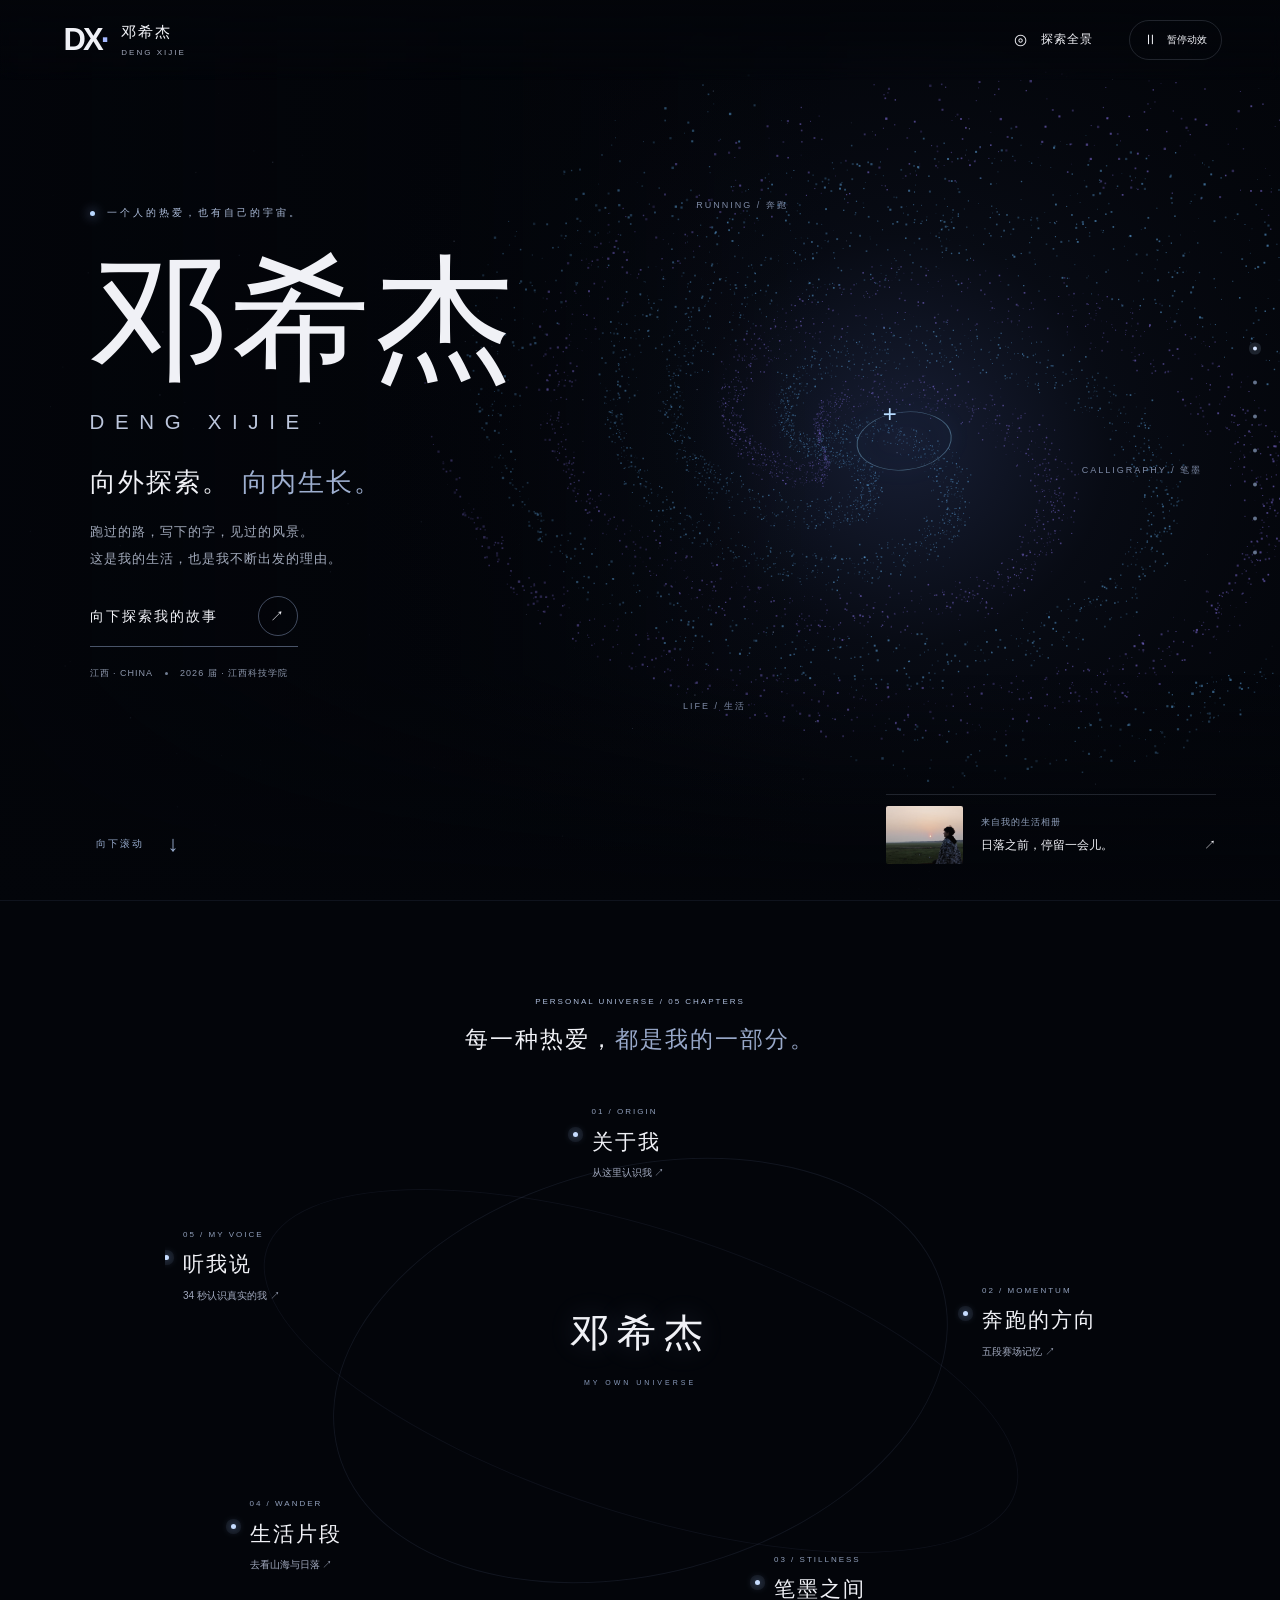
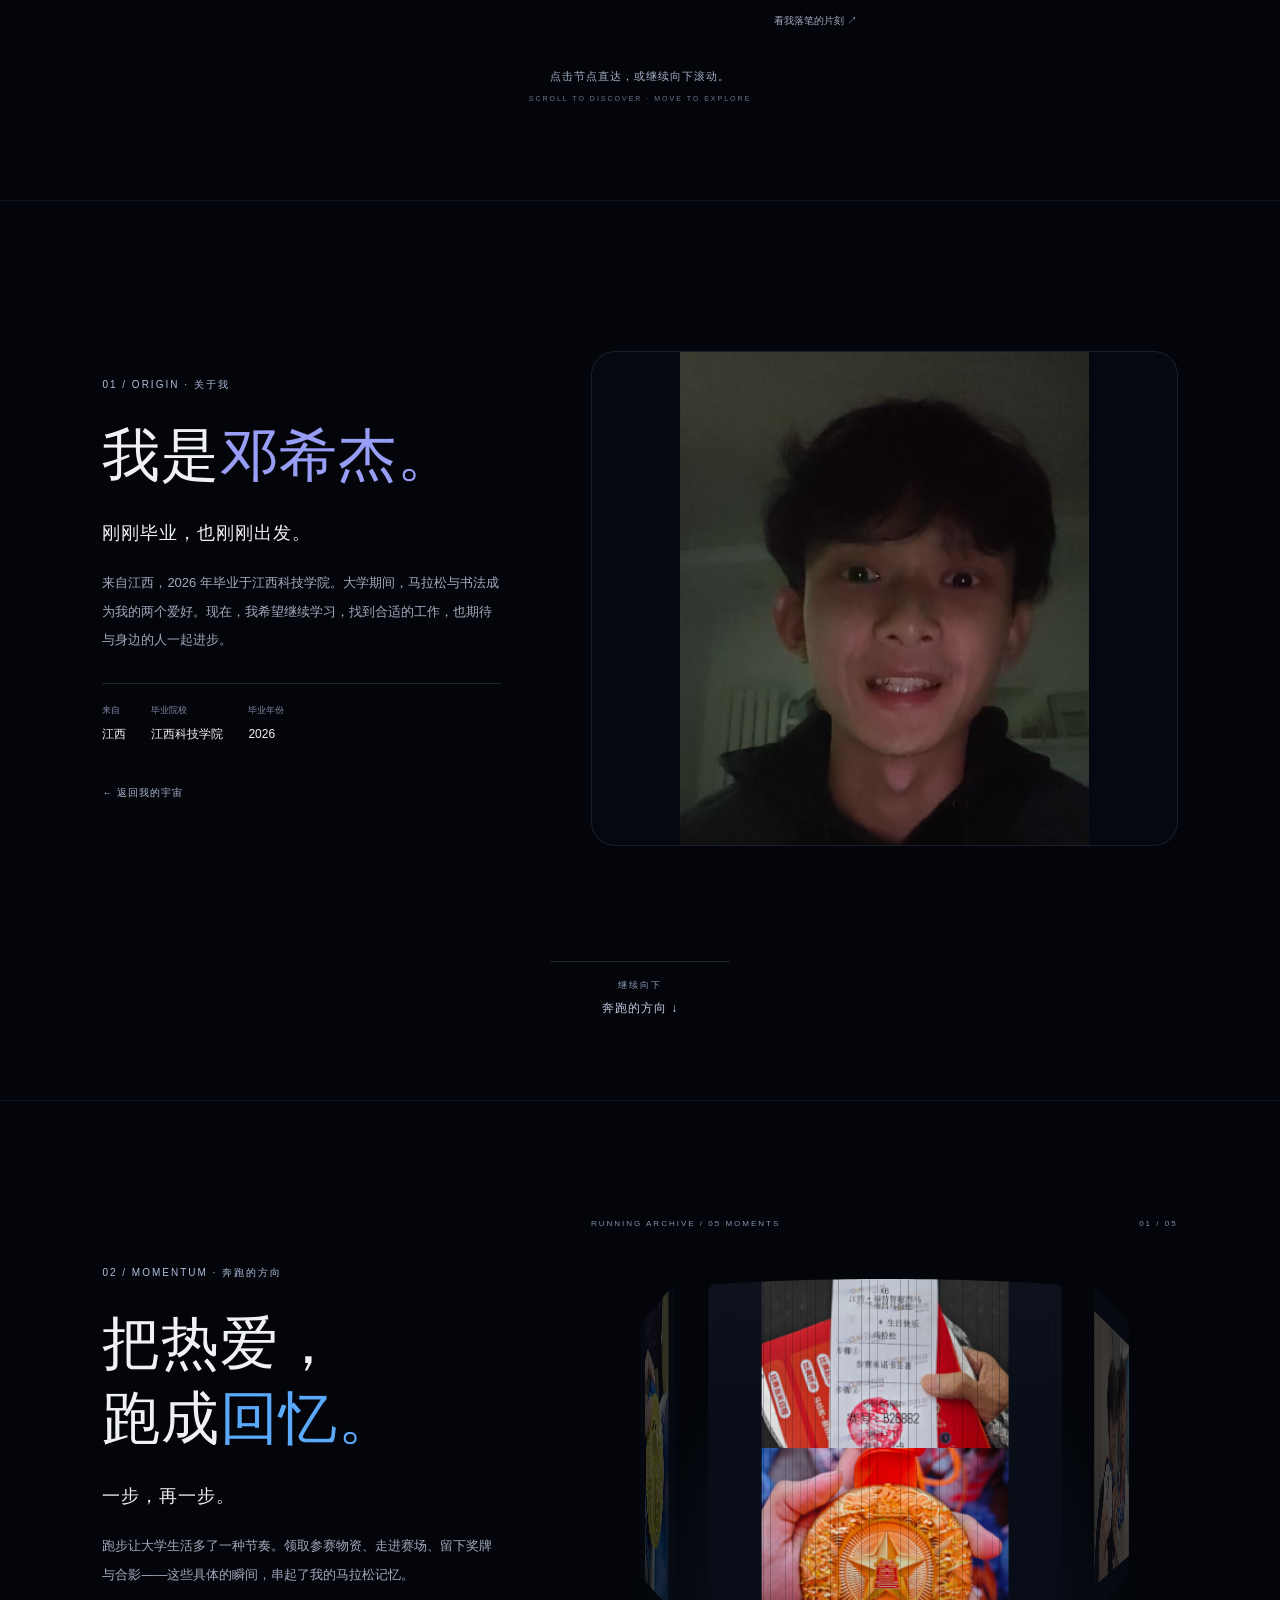
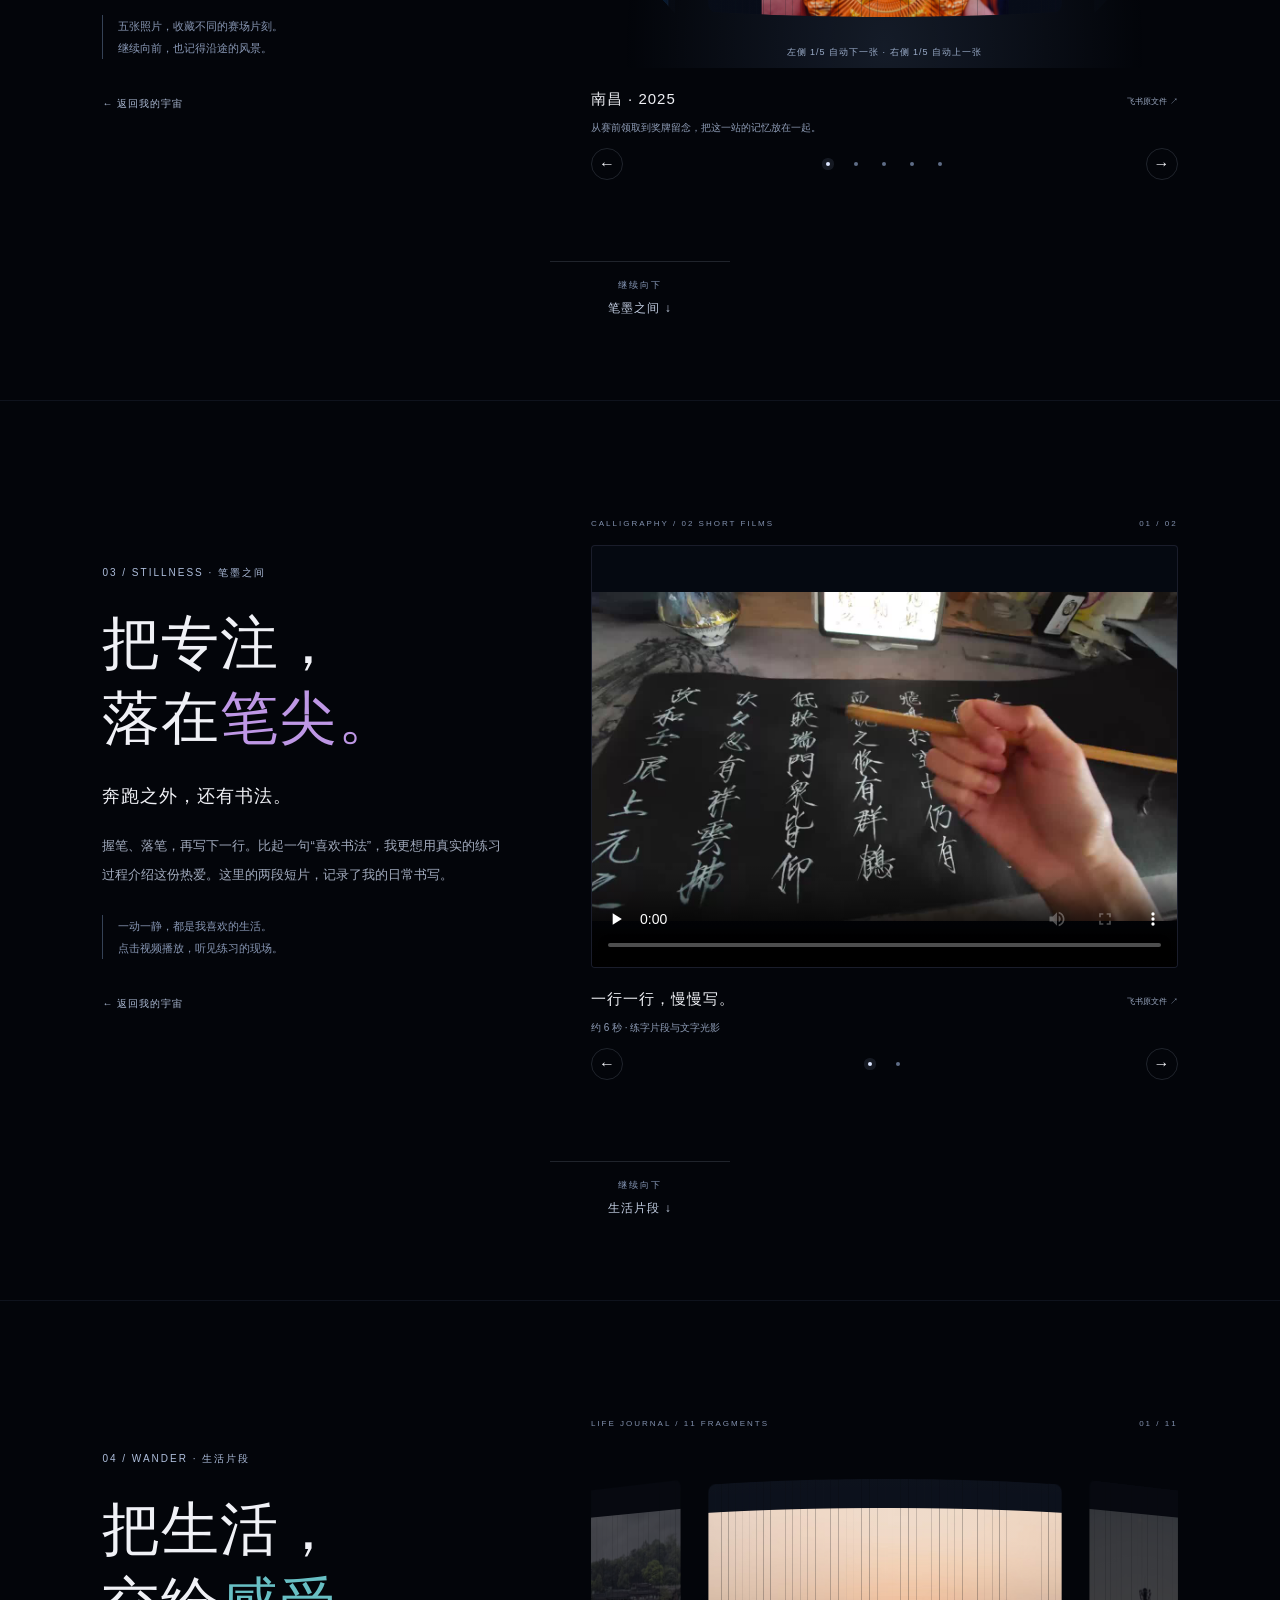
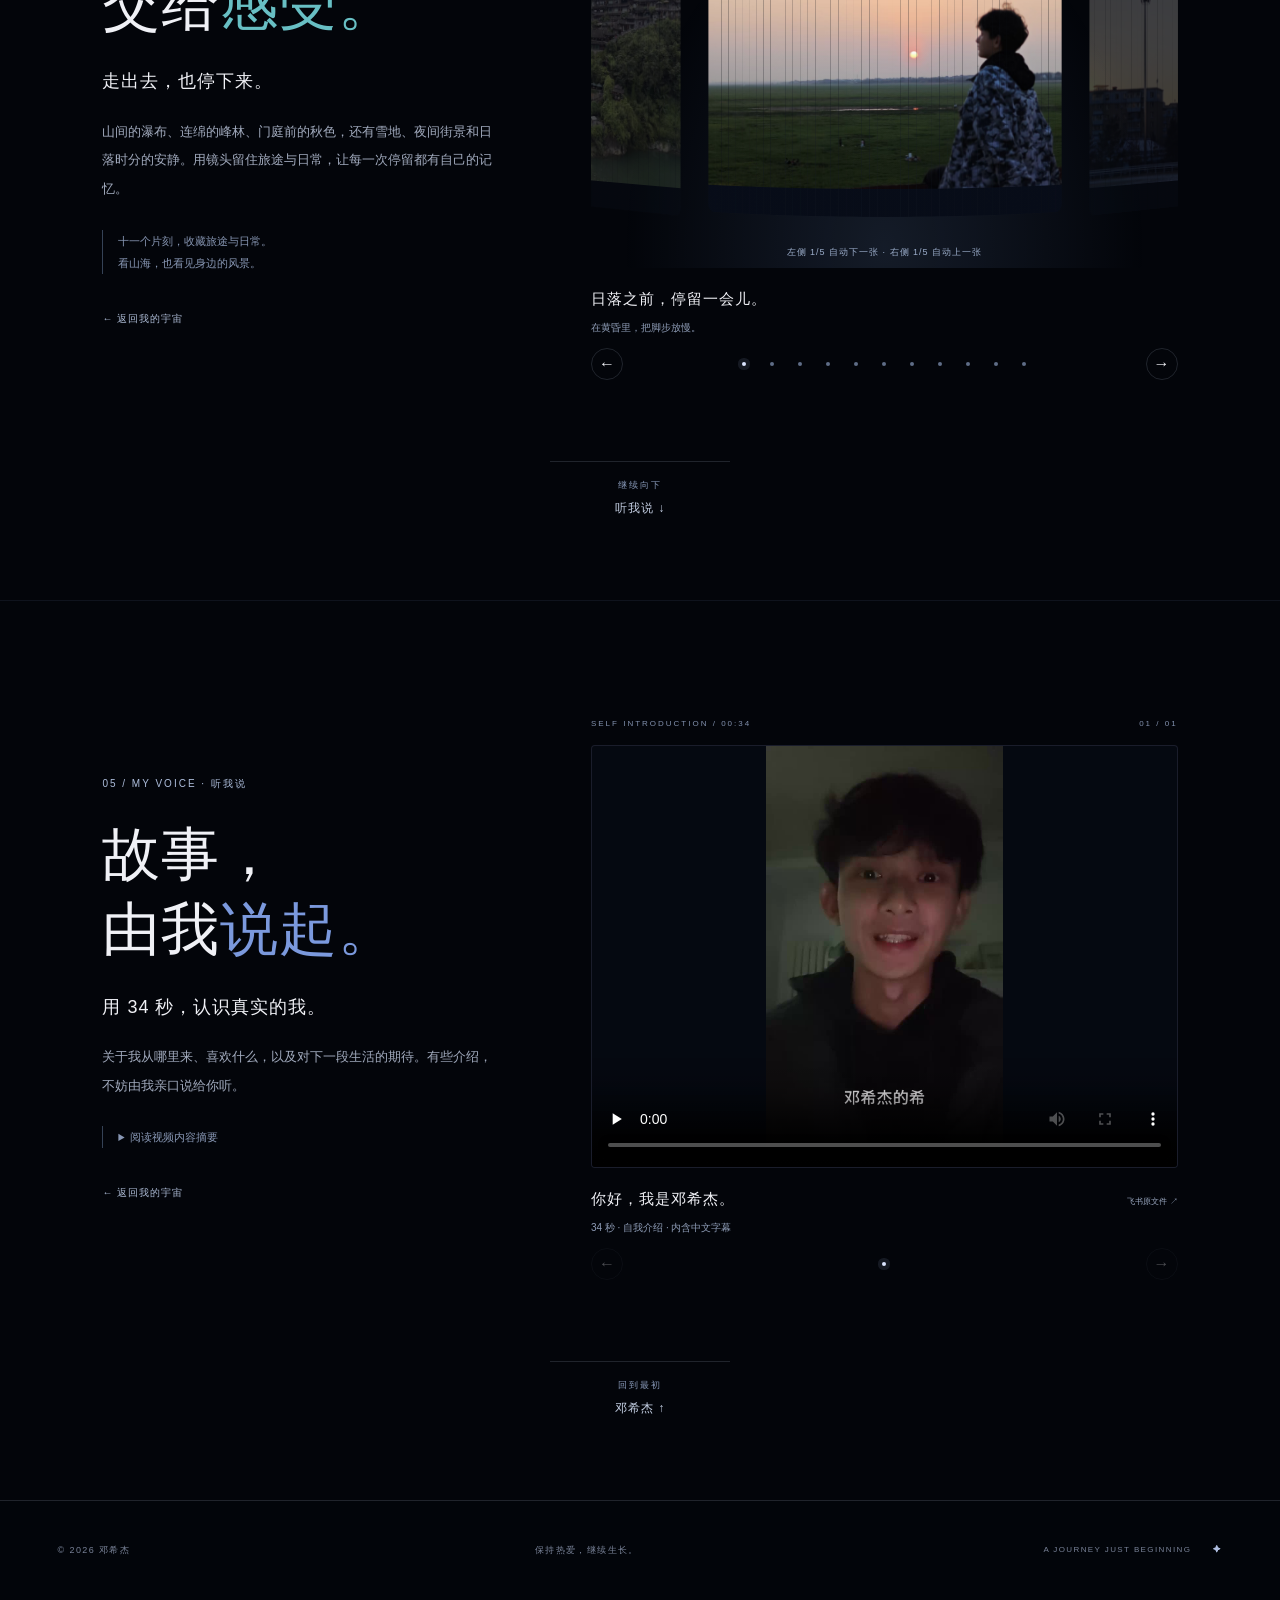
==== commit 26e27670: "Update personal website with smooth curved galleries and separate life photos" ====
--- a/index.html
+++ b/index.html
@@ -1,9 +1,9 @@
 <!doctype html>
-<html lang="zh-CN"><head><meta charset="utf-8"><meta name="viewport" content="width=device-width,initial-scale=1"><meta name="theme-color" content="#03050a"><meta name="description" content="邓希杰的个人宇宙。跑过的路、写下的字，以及生活里值得收藏的片刻。"><title>邓希杰 DENG XIJIE · 个人宇宙</title><link rel="icon" href="favicon.svg"><link rel="stylesheet" href="style.css?v=20261110-universe2"><script defer src="galaxy.js?v=20261110-universe2"></script></head>
-<body data-view="home"><a class="skip" href="#main">跳转到主要内容</a><canvas id="cosmos" aria-hidden="true"></canvas><div class="screen-shade" aria-hidden="true"></div><div class="travel-flash" aria-hidden="true"></div>
+<html lang="zh-CN"><head><meta charset="utf-8"><meta name="viewport" content="width=device-width,initial-scale=1"><meta name="theme-color" content="#03050a"><meta name="description" content="邓希杰的个人宇宙。跑过的路、写下的字，以及生活里值得收藏的片刻。"><title>邓希杰 DENG XIJIE · 个人宇宙</title><link rel="icon" href="favicon.svg"><link rel="stylesheet" href="style.css?v=20261110-life1"><script defer src="galaxy.js?v=20261110-life1"></script></head>
+<body data-view="home"><div id="reading-progress" aria-hidden="true"></div><a class="skip" href="#main">跳转到主要内容</a><canvas id="cosmos" aria-hidden="true"></canvas><div class="screen-shade" aria-hidden="true"></div><div class="travel-flash" aria-hidden="true"></div>
 <header class="site-header"><button class="brand" data-route="home" aria-label="邓希杰，返回首页"><span class="brand-symbol">DX<span>·</span></span><span>邓希杰<small>DENG XIJIE</small></span></button><div class="header-actions"><button class="overview-control" data-route="explore"><span aria-hidden="true">⊙</span> 探索全景</button><button id="motion" aria-pressed="false" aria-label="暂停背景动效"><span class="motion-icon" aria-hidden="true">Ⅱ</span><span class="motion-label">暂停动效</span></button></div></header>
 <main id="main" tabindex="-1">
-<section id="home-view" class="view home-view" aria-labelledby="home-title"><div class="home-copy"><p class="eyebrow"><span class="live-dot"></span> 一个人的热爱，也有自己的宇宙。</p><h1 id="home-title">邓希杰<span>DENG XIJIE</span></h1><p class="home-tagline">向外探索。<em>向内生长。</em></p><p class="home-description">跑过的路，写下的字，见过的风景。<br>这是我的生活，也是我不断出发的理由。</p><button class="enter-button" data-route="explore"><span>进入我的宇宙</span><span class="arrow-circle" aria-hidden="true">↗</span></button><div class="home-facts"><span>江西 · CHINA</span><i></i><span>2026 届 · 江西科技学院</span></div></div><div class="home-orbit" aria-hidden="true"><span class="orbit-label label-a">RUNNING / 奔跑</span><span class="orbit-label label-b">CALLIGRAPHY / 笔墨</span><span class="orbit-label label-c">LIFE / 生活</span><span class="orbit-cross">+</span></div><button class="home-feature" data-route="life"><img src="life/sunset.jpg" alt="黄昏时分的人物与落日"><span><small>来自我的生活相册</small>日落之前，停留一会儿。 <b>↗</b></span></button></section>
-<section id="explore-view" class="view explore-view" aria-labelledby="explore-title" hidden inert><div class="explore-intro"><p class="eyebrow">PERSONAL UNIVERSE / 05 CHAPTERS</p><h2 id="explore-title" tabindex="-1">每一种热爱，<span>都是我的一部分。</span></h2></div><div class="constellation"><div class="constellation-ring" aria-hidden="true"></div><div class="universe-center"><strong>邓希杰</strong><span>MY OWN UNIVERSE</span></div><button class="star-node node-about" data-route="about" data-sector="0"><span class="node-spark"></span><small>01 / ORIGIN</small><strong>关于我</strong><em>从这里认识我 ↗</em></button><button class="star-node node-run" data-route="run" data-sector="1"><span class="node-spark"></span><small>02 / MOMENTUM</small><strong>奔跑的方向</strong><em>五段赛场记忆 ↗</em></button><button class="star-node node-ink" data-route="ink" data-sector="2"><span class="node-spark"></span><small>03 / STILLNESS</small><strong>笔墨之间</strong><em>看我落笔的片刻 ↗</em></button><button class="star-node node-life" data-route="life" data-sector="3"><span class="node-spark"></span><small>04 / WANDER</small><strong>生活片段</strong><em>去看山海与日落 ↗</em></button><button class="star-node node-story" data-route="story" data-sector="4"><span class="node-spark"></span><small>05 / MY VOICE</small><strong>听我说</strong><em>34 秒认识真实的我 ↗</em></button></div><p class="explore-hint">选择一个节点，让故事慢慢展开。<span>HOVER TO DISCOVER · CLICK TO EXPLORE</span></p></section>
+<section id="home-view" class="view home-view" aria-labelledby="home-title"><div class="home-copy"><p class="eyebrow"><span class="live-dot"></span> 一个人的热爱，也有自己的宇宙。</p><h1 id="home-title">邓希杰<span>DENG XIJIE</span></h1><p class="home-tagline">向外探索。<em>向内生长。</em></p><p class="home-description">跑过的路，写下的字，见过的风景。<br>这是我的生活，也是我不断出发的理由。</p><button class="enter-button" data-route="explore"><span>向下探索我的故事</span><span class="arrow-circle" aria-hidden="true">↗</span></button><div class="home-facts"><span>江西 · CHINA</span><i></i><span>2026 届 · 江西科技学院</span></div></div><div class="home-orbit" aria-hidden="true"><span class="orbit-label label-a">RUNNING / 奔跑</span><span class="orbit-label label-b">CALLIGRAPHY / 笔墨</span><span class="orbit-label label-c">LIFE / 生活</span><span class="orbit-cross">+</span></div><button class="home-feature" data-route="life"><img src="life/sunset.jpg" alt="黄昏时分的人物与落日"><span><small>来自我的生活相册</small>日落之前，停留一会儿。 <b>↗</b></span></button><button class="scroll-cue" data-route="explore">向下滚动 <span>↓</span></button></section>
+<section id="explore-view" class="view explore-view" aria-labelledby="explore-title" hidden inert><div class="explore-intro"><p class="eyebrow">PERSONAL UNIVERSE / 05 CHAPTERS</p><h2 id="explore-title" tabindex="-1">每一种热爱，<span>都是我的一部分。</span></h2></div><div class="constellation"><div class="constellation-ring" aria-hidden="true"></div><div class="universe-center"><strong>邓希杰</strong><span>MY OWN UNIVERSE</span></div><button class="star-node node-about" data-route="about" data-sector="0"><span class="node-spark"></span><small>01 / ORIGIN</small><strong>关于我</strong><em>从这里认识我 ↗</em></button><button class="star-node node-run" data-route="run" data-sector="1"><span class="node-spark"></span><small>02 / MOMENTUM</small><strong>奔跑的方向</strong><em>五段赛场记忆 ↗</em></button><button class="star-node node-ink" data-route="ink" data-sector="2"><span class="node-spark"></span><small>03 / STILLNESS</small><strong>笔墨之间</strong><em>看我落笔的片刻 ↗</em></button><button class="star-node node-life" data-route="life" data-sector="3"><span class="node-spark"></span><small>04 / WANDER</small><strong>生活片段</strong><em>去看山海与日落 ↗</em></button><button class="star-node node-story" data-route="story" data-sector="4"><span class="node-spark"></span><small>05 / MY VOICE</small><strong>听我说</strong><em>34 秒认识真实的我 ↗</em></button></div><p class="explore-hint">点击节点直达，或继续向下滚动。<span>SCROLL TO DISCOVER · MOVE TO EXPLORE</span></p></section>
 <section id="chapter-view" class="view chapter-view" aria-labelledby="chapter-title" hidden inert><div class="chapter-layout"><div class="chapter-copy"><p class="eyebrow" id="chapter-kicker"></p><h2 id="chapter-title" tabindex="-1"></h2><p class="chapter-lead" id="chapter-lead"></p><p class="chapter-description" id="chapter-description"></p><div id="chapter-details"></div><button class="text-link" data-route="explore">← 返回我的宇宙</button></div><div class="gallery" id="gallery" aria-label="影像浏览"><div class="gallery-top"><span id="gallery-category"></span><span id="gallery-count" aria-live="polite"></span></div><div class="media-stage" id="media-stage"></div><div class="media-description"><div><h3 id="media-title"></h3><p id="media-caption"></p></div><a id="media-source" target="_blank" rel="noreferrer">飞书原文件 ↗</a></div><div class="gallery-controls"><button class="round-button" id="previous-media" aria-label="上一张">←</button><div class="gallery-dots" id="gallery-dots" aria-label="选择影像"></div><button class="round-button" id="next-media" aria-label="下一张">→</button></div></div></div><nav class="chapter-nav" aria-label="切换故事章节"><button data-route="about"><span>01</span>关于我</button><button data-route="run"><span>02</span>奔跑</button><button data-route="ink"><span>03</span>笔墨</button><button data-route="life"><span>04</span>生活</button><button data-route="story"><span>05</span>听我说</button></nav></section>
-</main><footer class="site-footer"><span>© 2026 邓希杰</span><span id="footer-message">保持热爱，继续生长。</span><span class="footer-coordinate">A JOURNEY JUST BEGINNING <i>✦</i></span></footer><div class="route-announcer sr-only" role="status" aria-live="polite"></div><dialog id="lightbox" aria-label="查看照片大图"><button id="lightbox-close" aria-label="关闭大图">关闭 ×</button><img id="lightbox-image" alt=""><p id="lightbox-caption"></p></dialog><noscript><div class="no-js">我是邓希杰，江西科技学院2026届毕业生，热爱马拉松、书法与记录生活。请启用 JavaScript 浏览互动相册，或<a href="intro.mp4">观看我的自我介绍</a>。</div></noscript></body></html>
+</main><nav class="scroll-nav" aria-label="页面章节"><button data-route="home" aria-label="跳转首页"><span>首页</span><i></i></button><button data-route="explore" aria-label="跳转全景"><span>全景</span><i></i></button><button data-route="about" aria-label="跳转关于我"><span>关于我</span><i></i></button><button data-route="run" aria-label="跳转奔跑"><span>奔跑</span><i></i></button><button data-route="ink" aria-label="跳转笔墨"><span>笔墨</span><i></i></button><button data-route="life" aria-label="跳转生活"><span>生活</span><i></i></button><button data-route="story" aria-label="跳转听我说"><span>听我说</span><i></i></button></nav><footer class="site-footer"><span>© 2026 邓希杰</span><span id="footer-message">保持热爱，继续生长。</span><span class="footer-coordinate">A JOURNEY JUST BEGINNING <i>✦</i></span></footer><div class="route-announcer sr-only" role="status" aria-live="polite"></div><dialog id="lightbox" aria-label="查看照片大图"><button id="lightbox-close" aria-label="关闭大图">关闭 ×</button><img id="lightbox-image" alt=""><p id="lightbox-caption"></p></dialog><noscript><div class="no-js">我是邓希杰，江西科技学院2026届毕业生，热爱马拉松、书法与记录生活。请启用 JavaScript 浏览互动相册，或<a href="intro.mp4">观看我的自我介绍</a>。</div></noscript></body></html>
--- a/style.css
+++ b/style.css
@@ -1,2 +1,49 @@
 :root{color-scheme:dark;--bg:#03050a;--ink:#f0f1f6;--muted:#a0a7b9;--line:#d4e1ff24;--accent:#b1c8ff;--ease:cubic-bezier(.22,1,.36,1)}*{box-sizing:border-box}html{scroll-behavior:smooth}body{margin:0;background:var(--bg);color:var(--ink);font-family:'Microsoft YaHei','PingFang SC',sans-serif;font-size:14px;line-height:1.8;overflow-x:hidden}button,a{-webkit-tap-highlight-color:transparent}button{font:inherit;color:inherit;background:none;border:0;cursor:pointer}a{color:inherit;text-decoration:none}button:focus-visible,a:focus-visible{outline:2px solid var(--accent);outline-offset:6px}button:disabled{opacity:.3;cursor:default}button:focus:not(:focus-visible),h2:focus,main:focus{outline:none}[hidden]{display:none!important}.sr-only,.skip:not(:focus){position:absolute;width:1px;height:1px;clip-path:inset(50%);overflow:hidden;white-space:nowrap}.skip:focus{position:fixed;top:12px;left:12px;background:#132033;padding:12px;z-index:100}#cosmos{position:fixed;inset:0;width:100%;height:100%;pointer-events:none;z-index:-3}.screen-shade{position:fixed;inset:0;z-index:-2;pointer-events:none;background:linear-gradient(90deg,#03050ae6,transparent 65%),linear-gradient(0deg,#03050a,transparent 25%)}body:not([data-view=home]) .screen-shade{background:radial-gradient(ellipse at center,transparent 20%,#03050a88 100%)}.travel-flash{position:fixed;inset:0;pointer-events:none;z-index:3;background:radial-gradient(ellipse at 60% 50%,#758fe119,transparent 65%);opacity:0}.site-header{height:100px;padding:0 4.5vw;display:flex;justify-content:space-between;align-items:center;position:relative;z-index:5}.brand{display:flex;align-items:center;gap:15px;text-align:left;line-height:1.4;font-size:15px;letter-spacing:2px}.brand-symbol{font-size:31px;font-weight:800;letter-spacing:-3px}.brand-symbol span{color:#a5b8ff}.brand small{display:block;font-size:8px;letter-spacing:2px;margin-top:5px;color:var(--muted)}.header-actions{display:flex;gap:30px;align-items:center}.overview-control{font-size:12px;letter-spacing:1px}.overview-control span{margin-right:8px;font-size:19px;vertical-align:middle}#motion{border:1px solid var(--line);border-radius:24px;padding:7px 14px;font-size:10px;display:flex;gap:10px;align-items:center}.motion-icon{font-size:13px}.view{position:relative;min-height:calc(100svh - 170px)}.eyebrow{font-size:10px;letter-spacing:2px;color:#aebedc;font-weight:400;display:flex;gap:12px;align-items:center}.live-dot{width:5px;height:5px;background:#bad8ff;border-radius:50%;box-shadow:0 0 12px #9dbbff}.home-view{display:flex;align-items:center;padding:32px 7vw 120px;min-height:calc(100svh - 170px)}.home-copy{position:relative;z-index:2;width:60%;max-width:780px}.home-copy .eyebrow{letter-spacing:3px;margin-bottom:24px}h1{font-size:clamp(82px,11.4vw,172px);line-height:1.12;font-weight:500;letter-spacing:.035em;margin:20px 0 32px;white-space:nowrap}h1>span{display:block;font:300 clamp(15px,1.6vw,24px)/1.4 sans-serif;letter-spacing:.52em;margin-top:18px;color:#bcc6dc}.home-tagline{font-size:clamp(18px,2vw,27px);letter-spacing:2px;margin-bottom:17px}.home-tagline em{font-style:normal;color:#9eafd0;margin-left:12px}.home-description{color:#a2aabb;font-size:13px;line-height:2.1;letter-spacing:1px}.enter-button{display:flex;align-items:center;gap:40px;margin:33px 0 26px;padding:0 0 10px;border-bottom:1px solid #93a7cd7d;font-size:14px;letter-spacing:2px}.arrow-circle{display:grid;place-items:center;border:1px solid #93a7cd70;width:40px;height:40px;border-radius:50%;transition:background .25s,transform .4s var(--ease)}.enter-button:hover .arrow-circle{transform:rotate(45deg);background:#adc8ff20}.home-facts{display:flex;align-items:center;gap:12px;color:#8d97ac;font-size:9px;letter-spacing:1px}.home-facts i{width:3px;height:3px;background:#717e94;border-radius:50%}.home-orbit{position:absolute;right:4%;top:5%;width:52%;height:77%;pointer-events:none}.orbit-label{font-size:9px;letter-spacing:2px;color:#b7c9efaa;position:absolute}.label-a{left:20%;top:12%}.label-b{right:4%;top:54%}.label-c{left:18%;bottom:6%}.orbit-cross{position:absolute;top:43%;left:48%;color:#b7dcff;font-size:24px;font-weight:200}.home-feature{position:absolute;right:5vw;bottom:25px;display:flex;gap:18px;align-items:center;text-align:left;padding:11px 0;border-top:1px solid var(--line);width:330px}.home-feature img{width:77px;height:58px;object-fit:cover;border-radius:2px;filter:saturate(.7)}.home-feature span{font-size:12px;flex:1}.home-feature small{display:block;color:#91a1bd;letter-spacing:1px;font-size:9px;margin-bottom:5px}.home-feature b{float:right;font-weight:400}.site-footer{min-height:70px;display:flex;align-items:center;justify-content:space-between;padding:0 4.5vw;color:#798398;font-size:9px;letter-spacing:1.4px;position:relative;z-index:2}.footer-coordinate{font-size:8px}.footer-coordinate i{font-style:normal;color:#adbcdf;margin-left:18px}.explore-view{padding-top:5px}.explore-intro{text-align:center;position:relative;z-index:1;pointer-events:none}.explore-intro .eyebrow{justify-content:center;font-size:8px;margin:0}.explore-intro h2{font-size:23px;font-weight:400;margin:9px 0;letter-spacing:2px}.explore-intro h2 span{color:#98a8c9}.constellation{height:min(62vh,610px);min-height:400px;width:min(950px,90vw);margin:auto;position:relative}.constellation-ring{position:absolute;inset:14% 17% 13%;border:1px solid #98a9e019;border-radius:50%;transform:rotate(-15deg);pointer-events:none}.constellation-ring:after{content:'';position:absolute;inset:15% -13%;border:1px solid #98a9e012;border-radius:50%;transform:rotate(33deg)}.universe-center{position:absolute;top:46%;left:50%;transform:translate(-50%,-50%);text-align:center;pointer-events:none}.universe-center strong{display:block;font-size:39px;font-weight:400;letter-spacing:8px;text-shadow:0 0 30px #b4c6ff33}.universe-center span{font-size:7px;letter-spacing:3px;color:#8a9cbd}.star-node{position:absolute;display:flex;flex-direction:column;align-items:flex-start;gap:3px;padding:16px 18px;min-width:150px;text-align:left;transition:opacity .4s,transform .5s var(--ease),filter .4s}.star-node small{font:8px/1.8 sans-serif;letter-spacing:2px;color:#91a0bc}.star-node strong{font-weight:400;font-size:21px;letter-spacing:2px}.star-node em{font-style:normal;font-size:10px;color:#a3abc0;line-height:2}.node-spark{position:absolute;left:-1px;top:43px;width:5px;height:5px;border-radius:50%;background:#c7ddff;box-shadow:0 0 10px #9ec2ff,0 0 0 5px #a8c9ff13;transition:box-shadow .4s}.star-node:hover,.star-node:focus-visible{transform:translateY(-5px)}.star-node:hover .node-spark,.star-node:focus-visible .node-spark{box-shadow:0 0 20px #adcfff,0 0 0 12px #a8c9ff15}.constellation:has(.star-node:hover) .star-node:not(:hover){opacity:.27}.constellation:has(.star-node:focus-visible) .star-node:not(:focus-visible){opacity:.27}.node-about{top:0;left:43%}.node-run{top:32%;right:0}.node-ink{bottom:0;right:22%}.node-life{bottom:10%;left:7%}.node-story{top:22%;left:0}.explore-hint{text-align:center;font-size:11px;color:#a4afc6;margin:0 0 15px;letter-spacing:1px}.explore-hint span{display:block;font-size:7px;letter-spacing:2px;margin-top:6px;color:#69758d}.chapter-view{padding:25px 6.5vw 0}.chapter-layout{display:grid;grid-template-columns:minmax(250px,.85fr) minmax(0,1.25fr);gap:7vw;align-items:center;min-height:calc(100svh - 285px);max-width:1450px;margin:auto}.chapter-copy{padding-bottom:20px}.chapter-copy h2{font-size:clamp(38px,4.5vw,66px);font-weight:400;line-height:1.3;letter-spacing:1px;margin:24px 0}.chapter-copy h2 span{color:var(--accent)}.chapter-lead{font-size:18px;letter-spacing:1px;margin:0 0 20px}.chapter-description{font-size:13px;line-height:2.2;color:#a1aabd;max-width:420px}.chapter-facts{display:flex;gap:25px;margin:28px 0;border-top:1px solid var(--line);padding-top:18px}.chapter-facts dt{font-size:9px;color:#7e8aa3}.chapter-facts dd{font-size:12px;margin:6px 0 0}.chapter-note{font-size:11px;color:#8897b4;border-left:1px solid #829dc766;padding-left:15px;margin:26px 0;line-height:2}.text-link{font-size:10px;letter-spacing:1px;padding:10px 0;color:#adbbd5}.text-link:hover{color:white}.gallery{min-width:0;width:100%;max-width:740px;justify-self:end}.gallery-top{display:flex;justify-content:space-between;color:#8291ae;letter-spacing:2px;font-size:8px;padding-bottom:13px}.media-stage{height:clamp(280px,47vh,530px);position:relative;overflow:hidden;background:#070c1699;border:1px solid #bacaff1c;border-radius:4px;isolation:isolate}.media-frame{position:absolute;inset:0;width:100%;height:100%;display:flex;align-items:center;justify-content:center}.media-frame img,.media-frame video{display:block;width:100%;height:100%;object-fit:contain}.media-frame.scenic img{object-fit:cover}.media-frame.photo-button{padding:0}.media-frame.photo-button:after{content:'查看大图 ↗';position:absolute;right:16px;bottom:16px;font-size:9px;color:#d4ddf1;background:#04070cc9;padding:5px 11px;border:1px solid #c0d1f326;border-radius:20px;opacity:0;transition:opacity .2s}.media-frame.photo-button:hover:after,.media-frame.photo-button:focus-visible:after{opacity:1}.media-description{display:flex;gap:20px;align-items:baseline;justify-content:space-between;padding-top:17px;min-height:80px}.media-description h3{font-size:15px;font-weight:400;letter-spacing:1px;margin:0 0 6px}.media-description p{font-size:10px;color:#8f9db7;margin:0;line-height:1.9}.media-description>a{flex-shrink:0;font-size:8px;color:#9caac3}.gallery-controls{display:flex;align-items:center;justify-content:space-between;gap:20px}.round-button{height:32px;width:32px;border:1px solid var(--line);border-radius:50%;font-size:16px;transition:background .25s}.round-button:hover{background:#b2c7ff1c}.gallery-dots{display:flex;gap:13px;justify-content:center;align-items:center}.gallery-dots button{height:28px;min-width:15px;padding:5px;position:relative}.gallery-dots button:before{content:'';display:block;width:4px;height:4px;border-radius:50%;background:#5f6d87;transition:background .3s,box-shadow .3s}.gallery-dots button[aria-current=true]:before{background:#dce5ff;box-shadow:0 0 0 4px #c4d4ff19}.chapter-nav{display:flex;justify-content:center;gap:30px;border-top:1px solid var(--line);max-width:650px;margin:28px auto 0;padding-top:18px}.chapter-nav button{padding:4px 0 10px;font-size:11px;color:#7989a6;position:relative;white-space:nowrap;transition:color .25s}.chapter-nav button span{font:8px sans-serif;margin-right:8px;opacity:.6}.chapter-nav button[aria-current=page]{color:#dce6ff}.chapter-nav button[aria-current=page]:after{content:'';position:absolute;bottom:0;left:50%;width:3px;height:3px;border-radius:50%;background:#bacfff}.chapter-nav button:hover{color:#e2eaff}#lightbox{width:100vw;max-width:none;height:100dvh;max-height:none;margin:0;border:0;background:#02050bf5;color:#f1f4fb;padding:65px 5vw 45px;overflow:hidden}#lightbox::backdrop{background:#02050b}#lightbox-image{width:100%;height:calc(100% - 40px);object-fit:contain}#lightbox-caption{text-align:center;font-size:12px;color:#a5b1c7}#lightbox-close{position:absolute;right:5vw;top:20px;border:1px solid var(--line);border-radius:20px;padding:5px 18px;font-size:12px}.no-js{position:fixed;inset:150px 8vw auto;padding:30px;background:#132139;z-index:20}.no-js a{text-decoration:underline}@media(min-width:1550px){.home-view{padding-left:10vw}.home-feature{right:8vw}.chapter-layout{gap:110px}}@media(max-width:900px){.home-copy{width:80%}h1{font-size:115px}.home-orbit{opacity:.6}.home-feature{width:280px;right:5vw}.chapter-layout{gap:4vw;grid-template-columns:.85fr 1.15fr}.chapter-copy h2{font-size:45px}.chapter-description{font-size:12px}.chapter-facts{gap:15px}.star-node strong{font-size:18px}.node-run{right:-2%}.node-story{left:-2%}}@media(max-width:650px){.site-header{height:80px;padding:0 6vw}.brand{gap:12px;font-size:13px}.brand-symbol{font-size:27px}.brand small{font-size:7px}.header-actions{gap:15px}.overview-control{font-size:10px}.overview-control span{display:none}#motion{padding:5px 9px}.motion-label{display:none}.view{min-height:calc(100svh - 140px)}.home-view{display:block;padding:36px 7vw 150px;min-height:calc(100svh - 140px)}.home-copy{width:100%}.home-copy .eyebrow{font-size:8px;letter-spacing:1px;margin-bottom:25px}h1{font-size:clamp(77px,20.5vw,126px);letter-spacing:.02em;margin:0 0 28px}h1>span{font-size:14px;letter-spacing:.5em;margin-top:14px}.home-tagline{font-size:18px;letter-spacing:1px}.home-tagline em{margin-left:6px}.home-description{font-size:12px}.enter-button{margin-top:24px;gap:35px;font-size:12px}.home-facts{font-size:8px;gap:9px}.home-orbit{top:30%;right:-10%;width:80%;height:58%;opacity:.45}.home-orbit .orbit-label{display:none}.home-feature{left:7vw;right:7vw;bottom:25px;width:auto}.home-feature img{width:65px;height:48px}.home-feature span{font-size:11px}.site-footer{padding:0 6vw;min-height:60px;font-size:8px;letter-spacing:.5px}.footer-coordinate{display:none}.explore-intro{padding:15px 6vw 0}.explore-intro h2{font-size:17px;letter-spacing:1px}.explore-intro h2 span{display:block;margin-top:4px}.explore-intro .eyebrow{font-size:7px}.constellation{width:100%;height:480px;min-height:400px;margin:10px auto 0}.universe-center{top:47%;left:50%}.universe-center strong{font-size:29px;letter-spacing:4px}.universe-center span{font-size:6px;letter-spacing:1.7px}.constellation-ring{inset:14% 14% 21%}.star-node{min-width:0;padding:13px 12px}.star-node strong{font-size:16px;letter-spacing:1px}.star-node small{font-size:7px;letter-spacing:1px}.star-node em{font-size:9px}.node-spark{left:0;top:37px;width:4px;height:4px}.node-about{left:39%;top:0}.node-run{right:2%;top:29%}.node-ink{right:12%;bottom:6%}.node-life{left:5%;bottom:11%}.node-story{left:2%;top:25%}.explore-hint{font-size:9px;margin-top:0}.explore-hint span{font-size:6px}.chapter-view{padding:10px 7vw 0}.chapter-layout{display:flex;flex-direction:column;gap:18px;align-items:stretch;min-height:0}.chapter-copy{padding:0}.chapter-copy .eyebrow{font-size:8px;margin-top:5px}.chapter-copy h2{font-size:38px;margin:15px 0 17px}.chapter-copy h2 br{display:none}.chapter-lead{font-size:15px;margin-bottom:10px}.chapter-description{font-size:12px;line-height:2;max-width:none}.chapter-facts{margin:17px 0 0;padding-top:12px}.chapter-facts dd{font-size:10px}.chapter-note{margin:15px 0 5px;font-size:10px}.chapter-copy>.text-link{margin-top:8px}.gallery{max-width:none}.media-stage{height:350px;height:clamp(260px,45svh,430px)}.gallery-top{font-size:7px}.media-description{padding-top:12px;min-height:76px;gap:10px}.media-description h3{font-size:14px}.media-description p{font-size:10px}.media-description>a{font-size:7px}.gallery-controls{padding-bottom:10px}.chapter-nav{position:sticky;bottom:0;z-index:4;background:#030710f2;backdrop-filter:blur(16px);margin-top:25px;padding:14px 0 11px;gap:0;justify-content:space-between;max-width:none}.chapter-nav button{font-size:10px;padding:4px 5px 8px}.chapter-nav button span{display:none}.chapter-view+.site-footer{margin-top:0}.screen-shade{background:linear-gradient(90deg,#03050aba,transparent),linear-gradient(0deg,#03050a,transparent 25%)}body[data-view=chapter] .site-footer{padding-bottom:15px}.media-frame.photo-button:after{opacity:1;font-size:8px}#lightbox{padding:65px 12px 35px}}@media(max-width:360px){.home-view{padding-top:23px}h1{font-size:76px}.home-tagline{font-size:16px}.constellation{height:420px}.star-node strong{font-size:14px}.star-node em{font-size:8px}.node-ink{right:7%}.node-run{right:0}.chapter-copy h2{font-size:33px}}@media(prefers-reduced-motion:reduce){html{scroll-behavior:auto}*,*::before,*::after{transition-duration:.01ms!important;animation-duration:.01ms!important}}
 @media(min-width:651px){.site-header{height:80px}.site-footer{min-height:50px}.view{min-height:calc(100svh - 130px)}.home-view{min-height:calc(100svh - 130px);padding:6px 7vw 55px}.home-copy .eyebrow{margin:0 0 19px}h1{font-size:clamp(82px,10.8vw,158px);margin:12px 0 22px}h1>span{margin-top:12px}.home-tagline{margin:15px 0 13px}.home-description{margin:10px 0}.enter-button{margin:24px 0 18px}.home-feature{bottom:8px}.chapter-layout{min-height:calc(100svh - 245px)}}
+/* Continuous vertical reading, with native wheel and touch scrolling. */
+html{scroll-padding-top:90px}body{overflow-x:hidden}.site-header{position:fixed;inset:0 0 auto;height:80px;background:linear-gradient(#03050aef,#03050a99,transparent);backdrop-filter:blur(7px)}main{padding-top:80px}.view{scroll-margin-top:80px}.home-view{min-height:calc(100svh - 80px);padding-bottom:100px}.home-feature{bottom:25px}.scroll-cue{position:absolute;bottom:35px;left:7vw;font-size:10px;color:#95a9cb;letter-spacing:2px;display:flex;gap:24px;align-items:center}.scroll-cue span{font-size:22px;display:inline-block;animation:scroll-nudge 2.2s ease-in-out infinite}@keyframes scroll-nudge{0%,100%{transform:translateY(-3px)}50%{transform:translateY(5px)}}.explore-view{min-height:100svh;padding-top:55px;display:flex;flex-direction:column;justify-content:center;border-top:1px solid #91a7d617}.constellation{flex:none;margin:20px auto}.explore-hint{margin-bottom:55px}.chapter-view{min-height:100svh;padding:90px 8vw 65px;display:flex;flex-direction:column;justify-content:center;border-top:1px solid #91a7d617}.chapter-layout{width:100%;min-height:0;gap:7vw}.next-chapter{margin:55px auto 0;padding:15px 20px;border-top:1px solid var(--line);min-width:180px;font-size:9px;color:#899ab9;letter-spacing:2px;text-align:center}.next-chapter span{display:block;color:#c3cee2;font-size:12px;margin-top:5px;letter-spacing:1px}.scroll-nav{position:fixed;right:18px;top:50%;transform:translateY(-50%);z-index:6;display:flex;flex-direction:column;gap:9px}.scroll-nav button{position:relative;display:flex;align-items:center;justify-content:flex-end;gap:10px;min-height:25px;min-width:25px;padding:5px}.scroll-nav i{width:4px;height:4px;border-radius:50%;background:#63728c;box-shadow:0 0 0 3px transparent;transition:background .3s,box-shadow .3s}.scroll-nav button[aria-current] i{background:#d5e4ff;box-shadow:0 0 0 4px #bdd6ff22}.scroll-nav span{position:absolute;right:28px;white-space:nowrap;font-size:9px;opacity:0;background:#03050ac9;padding:2px 7px;transition:opacity .2s}.scroll-nav button:hover span,.scroll-nav button:focus-visible span{opacity:1}#reading-progress{position:fixed;top:0;left:0;width:100%;height:2px;background:#a9c8ff;transform:scaleX(0);transform-origin:left;z-index:30;pointer-events:none}.site-footer{min-height:100px;border-top:1px solid var(--line);background:#03050a99}.screen-shade{transition:background .8s}.home-orbit{transform:none}.gallery{min-height:480px}.gallery-controls button{touch-action:manipulation}@media(max-width:650px){html{scroll-padding-top:75px}.site-header{height:75px}main{padding-top:75px}.view{scroll-margin-top:75px}.home-view{min-height:calc(100svh - 75px);padding-bottom:180px}.home-feature{bottom:65px}.scroll-cue{bottom:16px;font-size:9px;gap:18px}.explore-view{padding-top:35px;min-height:100svh}.constellation{margin-top:15px;margin-bottom:5px}.explore-hint{margin-bottom:30px}.chapter-view{padding:55px 7vw 30px;min-height:100svh}.chapter-layout{gap:25px}.next-chapter{margin-top:30px}.scroll-nav{display:none}.gallery{min-height:0}.site-footer{min-height:80px}.chapter-copy h2{line-height:1.5}.home-copy{position:relative;z-index:2}}@media(prefers-reduced-motion:reduce){.scroll-cue span{animation:none}}
+
+.view{scroll-margin-top:0}
+
+
+.home-view{overflow:clip}
+
+
+.explore-view,.constellation{overflow:clip}html{overflow-x:clip}
+
+
+/* Mouse-following light above the background shade, below all content. */
+.pointer-light{position:fixed;inset:0;z-index:0;pointer-events:none;opacity:0;background:radial-gradient(ellipse 400px 340px at var(--light-x,70%) var(--light-y,45%),#77bfff38 0%,#8071ed1f 38%,transparent 75%);transition:opacity .35s}
+.pointer-light.is-active{opacity:1}.pointer-paused .pointer-light{opacity:0}main,.site-footer{position:relative;z-index:1}
+.cylinder-stage{perspective:1100px;overflow:hidden;background:radial-gradient(ellipse at 50% 95%,#91baff20,transparent 63%);border:0;touch-action:pan-y;isolation:isolate}
+.photo-cylinder{position:absolute;left:19%;top:8%;width:62%;height:80%;transform-style:preserve-3d;transform:translateZ(calc(-1 * var(--radius,300px))) rotateY(var(--turn,0deg));transition:transform .85s cubic-bezier(.22,.72,.16,1);will-change:transform}
+.photo-cylinder.instant{transition:none}.cylinder-photo{position:absolute;inset:0;width:100%;height:100%;padding:0;border:1px solid #b8d4ff40;border-radius:16px;background:#080d18;transform:rotateY(var(--angle)) translateZ(var(--radius,300px));backface-visibility:hidden;overflow:hidden;box-shadow:0 18px 38px #0008;cursor:pointer}
+.cylinder-photo img{width:100%;height:100%;object-fit:contain;pointer-events:none}.cylinder-photo::after{content:'';position:absolute;inset:0;pointer-events:none;background:linear-gradient(90deg,#01040b66,transparent 24%,#e4efff09 49%,transparent 76%,#01040b77);box-shadow:inset 0 0 25px #02071255}.cylinder-photo:not(.is-front)::after{background:linear-gradient(90deg,#03050a99,#101e3944,#03050a99)}.cylinder-photo:focus-visible{outline:2px solid #c4deff;outline-offset:-4px}.cylinder-hint{position:absolute;bottom:8px;left:0;right:0;text-align:center;color:#9caecb;font-size:10px;letter-spacing:2px;pointer-events:none}
+@media(max-width:650px){.photo-cylinder{left:17%;width:66%}.cylinder-stage{perspective:750px}.cylinder-photo{border-radius:11px}.cylinder-hint{font-size:9px;letter-spacing:1px}}
+@media(prefers-reduced-motion:reduce){.photo-cylinder{transition-duration:.15s}}
+
+/* Continuous bowed photo surfaces; left previews next, right previews previous. */
+.photo-cylinder{left:18%;width:64%;transform:translateZ(calc(-1 * var(--radius,300px))) rotateY(calc(var(--turn,0deg) + var(--peek,0deg)));transition:transform 1.15s cubic-bezier(.19,1,.22,1)}
+.cylinder-photo{overflow:visible;border:0;border-radius:0;background:none;box-shadow:none;transform-style:preserve-3d;transition:opacity .7s;opacity:.28}.cylinder-photo.is-front{opacity:1}.cylinder-photo::after{display:none}.photo-strip{position:absolute;left:50%;top:0;height:100%;overflow:hidden;background:#080d18;backface-visibility:hidden}.photo-strip img{position:absolute;top:0;height:100%;max-width:none;object-fit:contain}.photo-strip::after{content:'';position:absolute;inset:0;background:linear-gradient(#ffffff05,transparent 45%,#03081725);pointer-events:none}.photo-strip:first-child{border-radius:24px 0 0 24px}.photo-strip:last-child{border-radius:0 24px 24px 0}
+.cylinder-stage[data-peek=next] .is-next,.cylinder-stage[data-peek=previous] .is-previous{opacity:.85}.cylinder-photo:focus-visible{outline:2px solid #c4deff;outline-offset:4px}.cylinder-hint{font-size:9px;letter-spacing:1px}
+#about .gallery-top,#about .gallery-controls,#about .media-description{display:none}#about .media-stage{height:clamp(330px,55vh,540px);border-radius:24px;background:#080d1880}#about .gallery{min-height:0}#about .media-frame img{object-fit:contain}
+@media(max-width:650px){.photo-cylinder{left:16%;width:68%}.cylinder-hint{font-size:8px;letter-spacing:0}.gallery-dots{gap:6px}#about .media-stage{height:380px}}
+@media(prefers-reduced-motion:reduce){.photo-cylinder{transition-duration:1.15s}}
+
+/* Soft edge cues for dwell navigation, without covering the photo. */
+.cylinder-stage::before,.cylinder-stage::after{content:'';position:absolute;top:8%;bottom:12%;width:20%;pointer-events:none;z-index:3;opacity:0;transition:opacity .4s;border-radius:25px}.cylinder-stage::before{left:0;background:linear-gradient(90deg,#accfff18,transparent)}.cylinder-stage::after{right:0;background:linear-gradient(-90deg,#accfff18,transparent)}.cylinder-stage[data-edge=next]::before,.cylinder-stage[data-edge=previous]::after{opacity:1}
+.photo-cylinder{transition-timing-function:cubic-bezier(.16,1,.3,1)}
+
+.cylinder-stage{user-select:none;-webkit-user-select:none}
+
+
+/* Independent angular channels prevent pointer motion from restarting a page turn. */
+@property --turn{syntax:'<angle>';inherits:false;initial-value:0deg}
+@property --peek{syntax:'<angle>';inherits:false;initial-value:0deg}
+.photo-cylinder{transition:--turn 1.4s cubic-bezier(.4,0,.2,1),--peek .55s cubic-bezier(.22,1,.36,1)}
+.photo-cylinder.instant{transition:none}
+.cylinder-photo{transition:opacity 1.1s cubic-bezier(.4,0,.2,1)}
+
+/* The explicitly enabled motion mode also governs manual gallery transitions. */
+body:not(.pointer-paused) .photo-cylinder{transition-duration:1.4s,.55s!important}body:not(.pointer-paused) .cylinder-photo{transition-duration:1.1s!important}body .photo-cylinder.instant{transition-duration:0s!important}
+
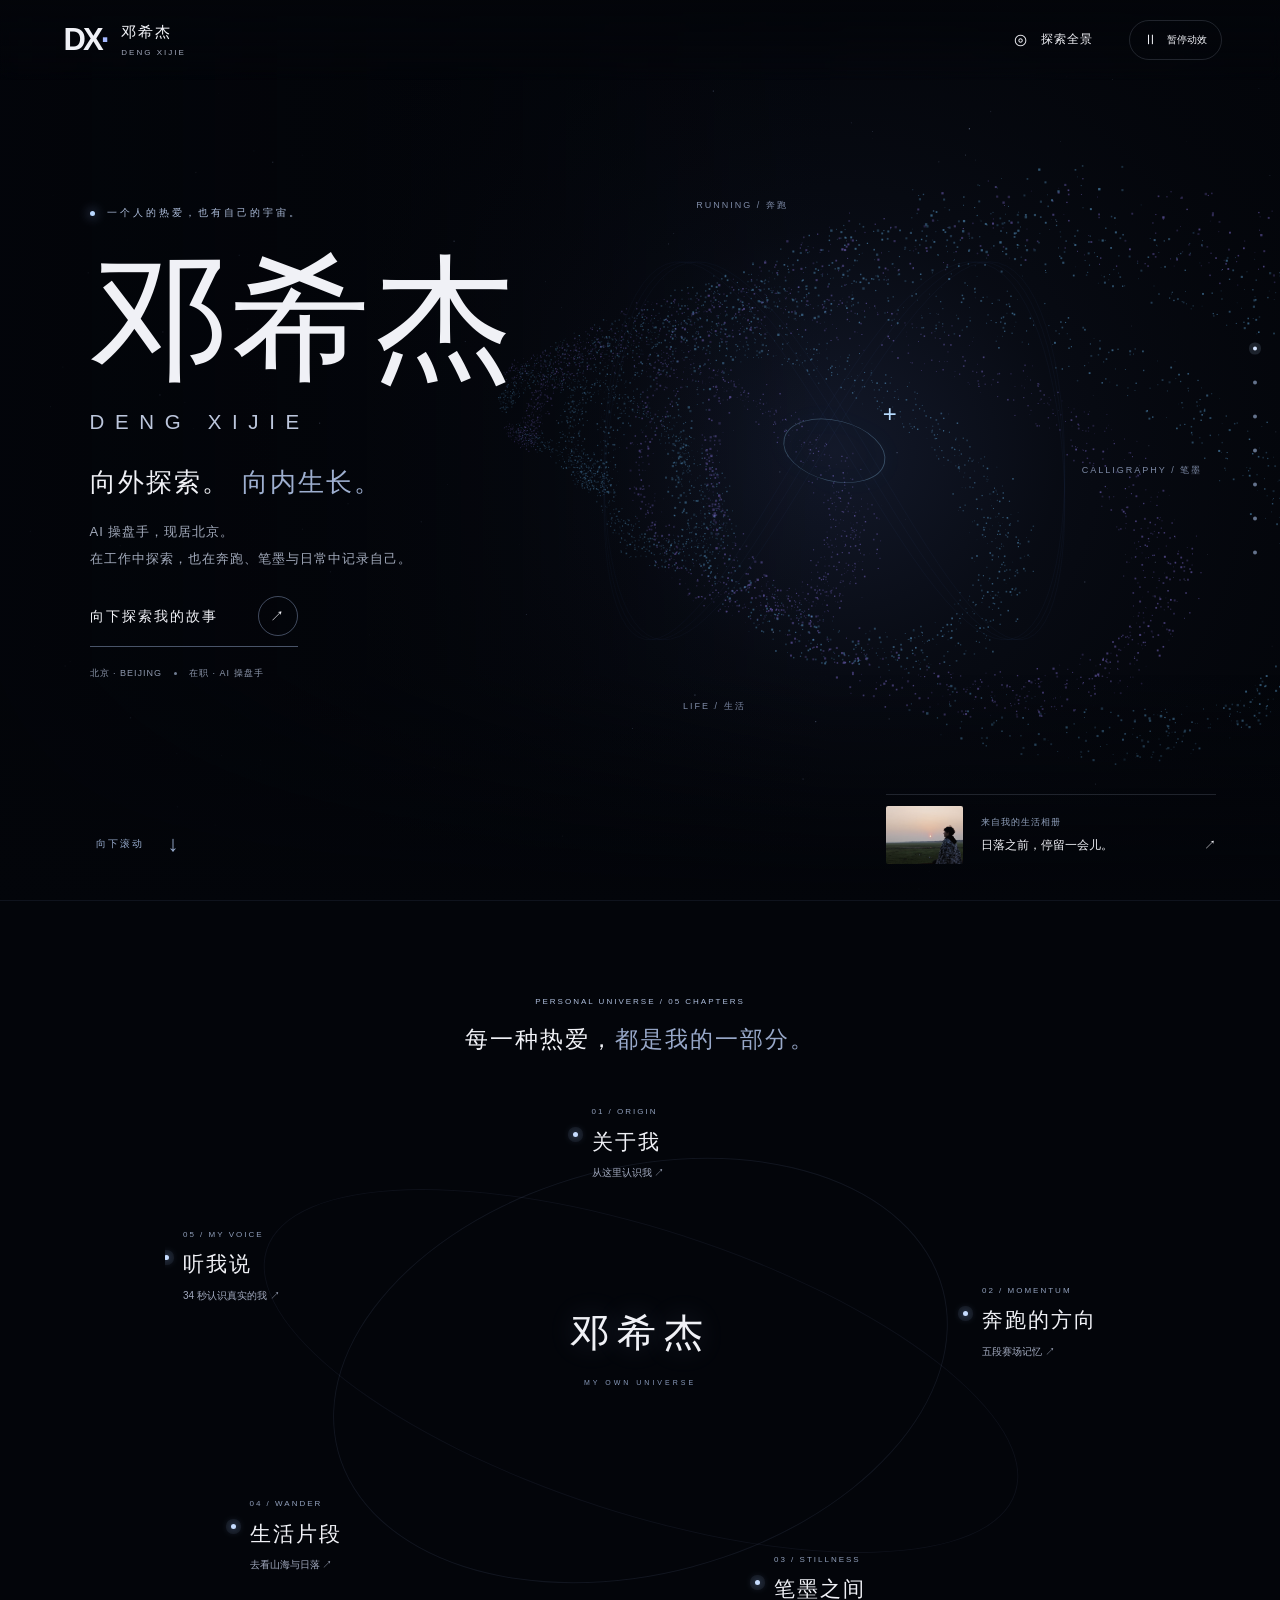
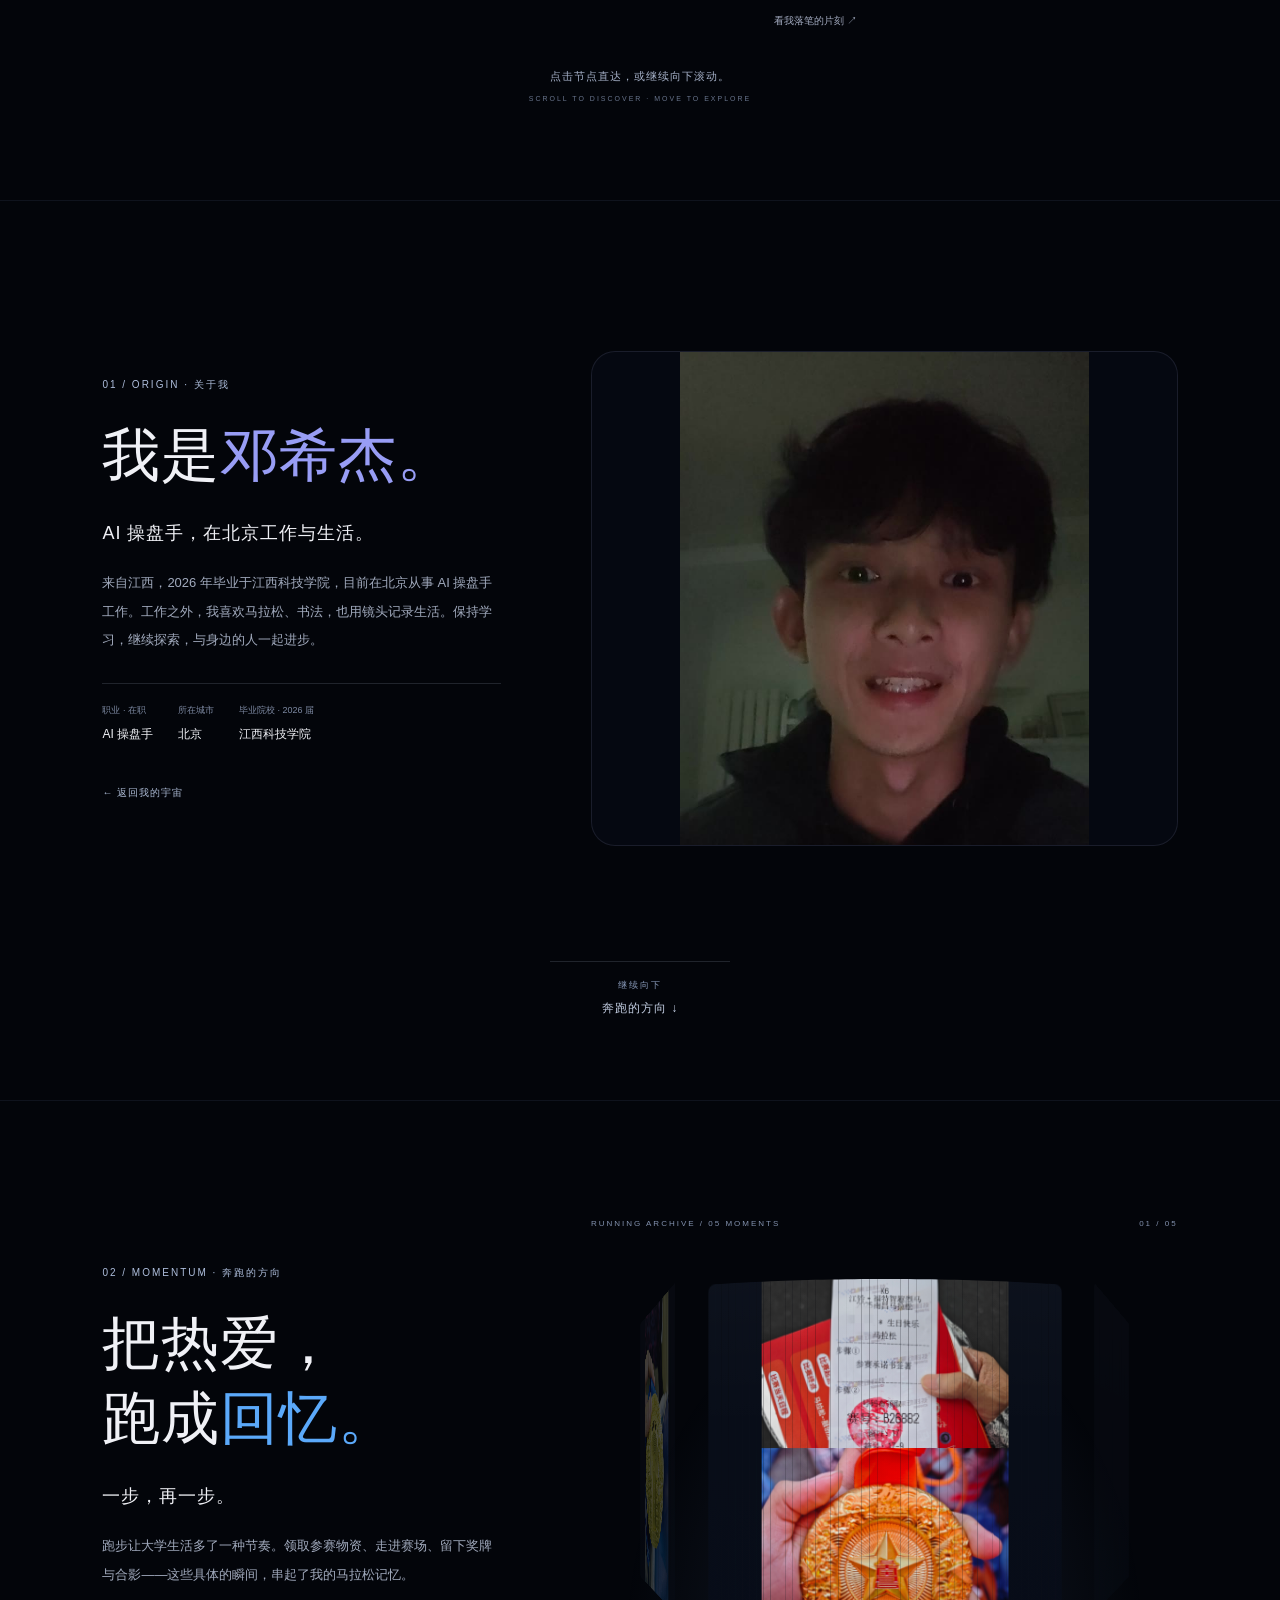
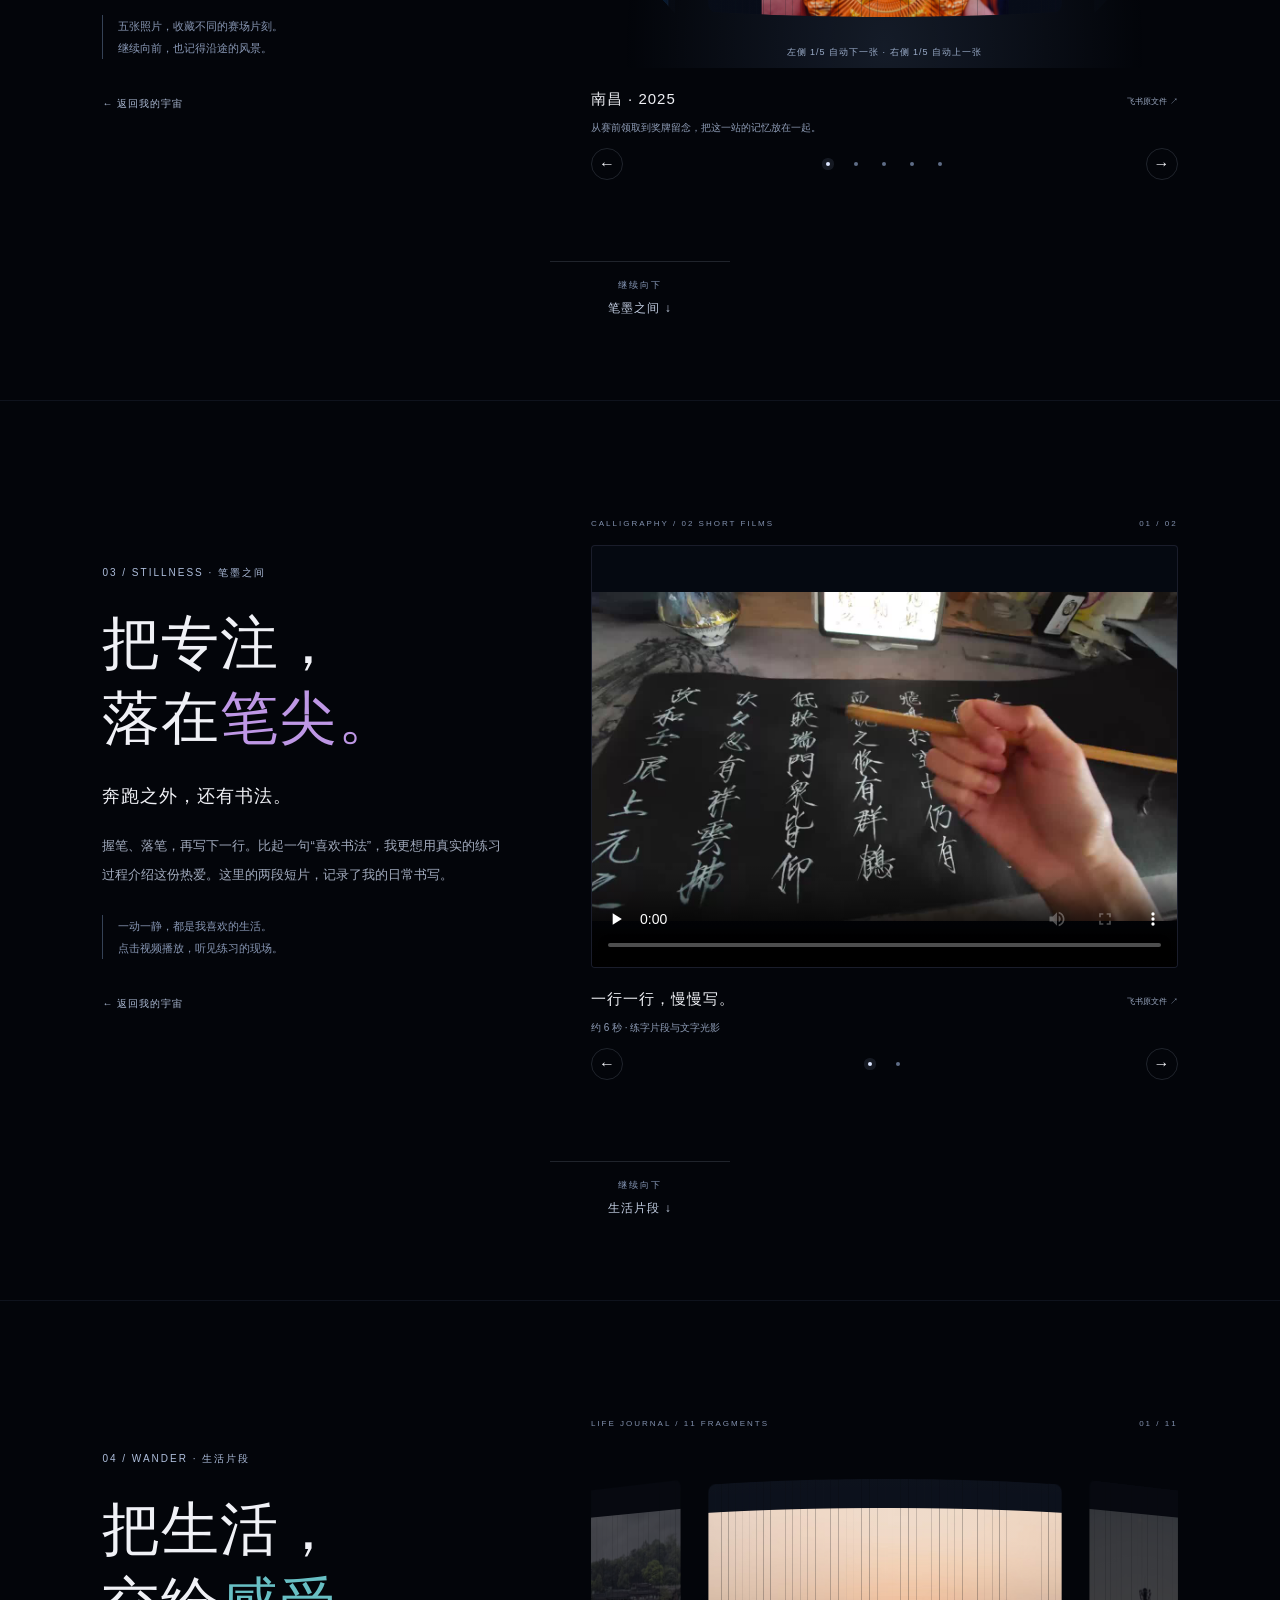
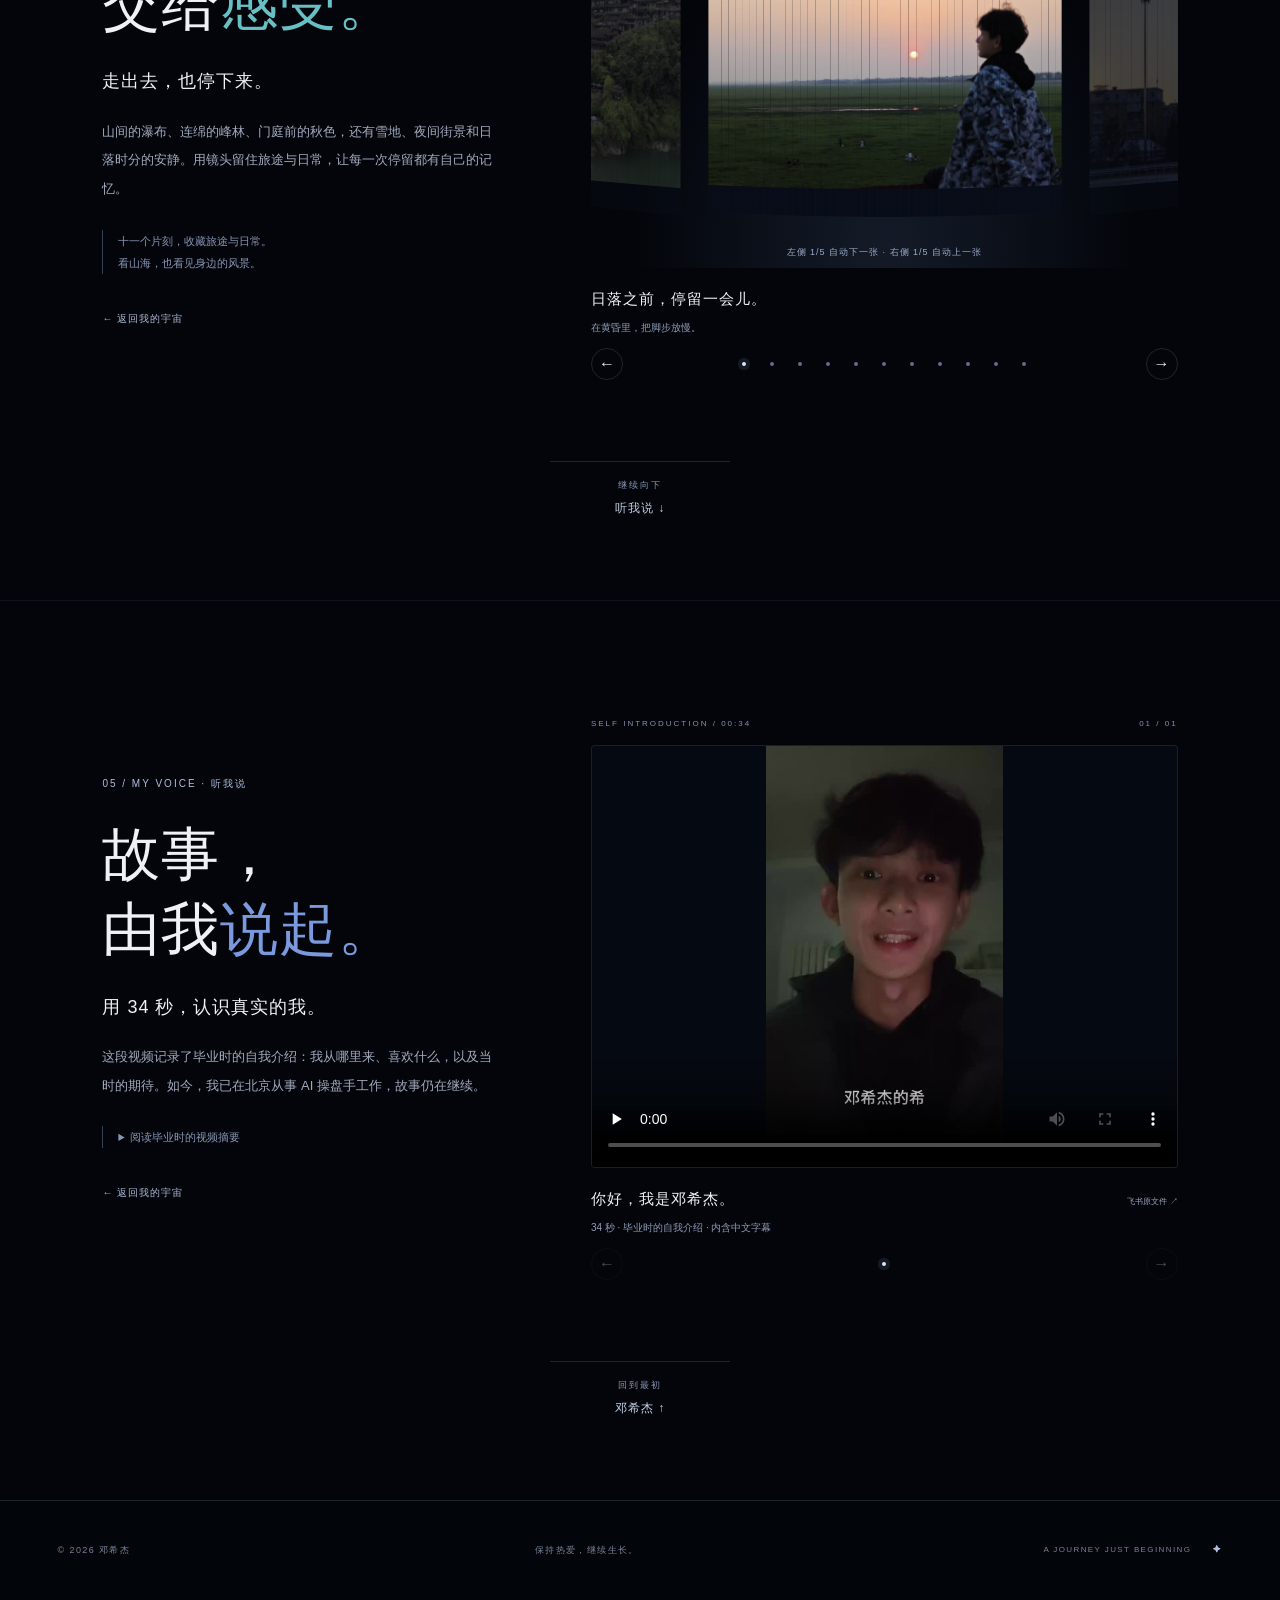
==== commit 9ec803ad: "Update profile with current AI role and Beijing location" ====
--- a/index.html
+++ b/index.html
@@ -1,9 +1,9 @@
 <!doctype html>
-<html lang="zh-CN"><head><meta charset="utf-8"><meta name="viewport" content="width=device-width,initial-scale=1"><meta name="theme-color" content="#03050a"><meta name="description" content="邓希杰的个人宇宙。跑过的路、写下的字，以及生活里值得收藏的片刻。"><title>邓希杰 DENG XIJIE · 个人宇宙</title><link rel="icon" href="favicon.svg"><link rel="stylesheet" href="style.css?v=20261110-life1"><script defer src="galaxy.js?v=20261110-life1"></script></head>
+<html lang="zh-CN"><head><meta charset="utf-8"><meta name="viewport" content="width=device-width,initial-scale=1"><meta name="theme-color" content="#03050a"><meta name="description" content="邓希杰的个人宇宙。在职 AI 操盘手，现居北京，热爱马拉松、书法与记录生活。"><title>邓希杰 DENG XIJIE · 个人宇宙</title><link rel="icon" href="favicon.svg"><link rel="stylesheet" href="style.css?v=20261110-career1"><script defer src="galaxy.js?v=20261110-career1"></script></head>
 <body data-view="home"><div id="reading-progress" aria-hidden="true"></div><a class="skip" href="#main">跳转到主要内容</a><canvas id="cosmos" aria-hidden="true"></canvas><div class="screen-shade" aria-hidden="true"></div><div class="travel-flash" aria-hidden="true"></div>
 <header class="site-header"><button class="brand" data-route="home" aria-label="邓希杰，返回首页"><span class="brand-symbol">DX<span>·</span></span><span>邓希杰<small>DENG XIJIE</small></span></button><div class="header-actions"><button class="overview-control" data-route="explore"><span aria-hidden="true">⊙</span> 探索全景</button><button id="motion" aria-pressed="false" aria-label="暂停背景动效"><span class="motion-icon" aria-hidden="true">Ⅱ</span><span class="motion-label">暂停动效</span></button></div></header>
 <main id="main" tabindex="-1">
-<section id="home-view" class="view home-view" aria-labelledby="home-title"><div class="home-copy"><p class="eyebrow"><span class="live-dot"></span> 一个人的热爱，也有自己的宇宙。</p><h1 id="home-title">邓希杰<span>DENG XIJIE</span></h1><p class="home-tagline">向外探索。<em>向内生长。</em></p><p class="home-description">跑过的路，写下的字，见过的风景。<br>这是我的生活，也是我不断出发的理由。</p><button class="enter-button" data-route="explore"><span>向下探索我的故事</span><span class="arrow-circle" aria-hidden="true">↗</span></button><div class="home-facts"><span>江西 · CHINA</span><i></i><span>2026 届 · 江西科技学院</span></div></div><div class="home-orbit" aria-hidden="true"><span class="orbit-label label-a">RUNNING / 奔跑</span><span class="orbit-label label-b">CALLIGRAPHY / 笔墨</span><span class="orbit-label label-c">LIFE / 生活</span><span class="orbit-cross">+</span></div><button class="home-feature" data-route="life"><img src="life/sunset.jpg" alt="黄昏时分的人物与落日"><span><small>来自我的生活相册</small>日落之前，停留一会儿。 <b>↗</b></span></button><button class="scroll-cue" data-route="explore">向下滚动 <span>↓</span></button></section>
+<section id="home-view" class="view home-view" aria-labelledby="home-title"><div class="home-copy"><p class="eyebrow"><span class="live-dot"></span> 一个人的热爱，也有自己的宇宙。</p><h1 id="home-title">邓希杰<span>DENG XIJIE</span></h1><p class="home-tagline">向外探索。<em>向内生长。</em></p><p class="home-description">AI 操盘手，现居北京。<br>在工作中探索，也在奔跑、笔墨与日常中记录自己。</p><button class="enter-button" data-route="explore"><span>向下探索我的故事</span><span class="arrow-circle" aria-hidden="true">↗</span></button><div class="home-facts"><span>北京 · BEIJING</span><i></i><span>在职 · AI 操盘手</span></div></div><div class="home-orbit" aria-hidden="true"><span class="orbit-label label-a">RUNNING / 奔跑</span><span class="orbit-label label-b">CALLIGRAPHY / 笔墨</span><span class="orbit-label label-c">LIFE / 生活</span><span class="orbit-cross">+</span></div><button class="home-feature" data-route="life"><img src="life/sunset.jpg" alt="黄昏时分的人物与落日"><span><small>来自我的生活相册</small>日落之前，停留一会儿。 <b>↗</b></span></button><button class="scroll-cue" data-route="explore">向下滚动 <span>↓</span></button></section>
 <section id="explore-view" class="view explore-view" aria-labelledby="explore-title" hidden inert><div class="explore-intro"><p class="eyebrow">PERSONAL UNIVERSE / 05 CHAPTERS</p><h2 id="explore-title" tabindex="-1">每一种热爱，<span>都是我的一部分。</span></h2></div><div class="constellation"><div class="constellation-ring" aria-hidden="true"></div><div class="universe-center"><strong>邓希杰</strong><span>MY OWN UNIVERSE</span></div><button class="star-node node-about" data-route="about" data-sector="0"><span class="node-spark"></span><small>01 / ORIGIN</small><strong>关于我</strong><em>从这里认识我 ↗</em></button><button class="star-node node-run" data-route="run" data-sector="1"><span class="node-spark"></span><small>02 / MOMENTUM</small><strong>奔跑的方向</strong><em>五段赛场记忆 ↗</em></button><button class="star-node node-ink" data-route="ink" data-sector="2"><span class="node-spark"></span><small>03 / STILLNESS</small><strong>笔墨之间</strong><em>看我落笔的片刻 ↗</em></button><button class="star-node node-life" data-route="life" data-sector="3"><span class="node-spark"></span><small>04 / WANDER</small><strong>生活片段</strong><em>去看山海与日落 ↗</em></button><button class="star-node node-story" data-route="story" data-sector="4"><span class="node-spark"></span><small>05 / MY VOICE</small><strong>听我说</strong><em>34 秒认识真实的我 ↗</em></button></div><p class="explore-hint">点击节点直达，或继续向下滚动。<span>SCROLL TO DISCOVER · MOVE TO EXPLORE</span></p></section>
 <section id="chapter-view" class="view chapter-view" aria-labelledby="chapter-title" hidden inert><div class="chapter-layout"><div class="chapter-copy"><p class="eyebrow" id="chapter-kicker"></p><h2 id="chapter-title" tabindex="-1"></h2><p class="chapter-lead" id="chapter-lead"></p><p class="chapter-description" id="chapter-description"></p><div id="chapter-details"></div><button class="text-link" data-route="explore">← 返回我的宇宙</button></div><div class="gallery" id="gallery" aria-label="影像浏览"><div class="gallery-top"><span id="gallery-category"></span><span id="gallery-count" aria-live="polite"></span></div><div class="media-stage" id="media-stage"></div><div class="media-description"><div><h3 id="media-title"></h3><p id="media-caption"></p></div><a id="media-source" target="_blank" rel="noreferrer">飞书原文件 ↗</a></div><div class="gallery-controls"><button class="round-button" id="previous-media" aria-label="上一张">←</button><div class="gallery-dots" id="gallery-dots" aria-label="选择影像"></div><button class="round-button" id="next-media" aria-label="下一张">→</button></div></div></div><nav class="chapter-nav" aria-label="切换故事章节"><button data-route="about"><span>01</span>关于我</button><button data-route="run"><span>02</span>奔跑</button><button data-route="ink"><span>03</span>笔墨</button><button data-route="life"><span>04</span>生活</button><button data-route="story"><span>05</span>听我说</button></nav></section>
-</main><nav class="scroll-nav" aria-label="页面章节"><button data-route="home" aria-label="跳转首页"><span>首页</span><i></i></button><button data-route="explore" aria-label="跳转全景"><span>全景</span><i></i></button><button data-route="about" aria-label="跳转关于我"><span>关于我</span><i></i></button><button data-route="run" aria-label="跳转奔跑"><span>奔跑</span><i></i></button><button data-route="ink" aria-label="跳转笔墨"><span>笔墨</span><i></i></button><button data-route="life" aria-label="跳转生活"><span>生活</span><i></i></button><button data-route="story" aria-label="跳转听我说"><span>听我说</span><i></i></button></nav><footer class="site-footer"><span>© 2026 邓希杰</span><span id="footer-message">保持热爱，继续生长。</span><span class="footer-coordinate">A JOURNEY JUST BEGINNING <i>✦</i></span></footer><div class="route-announcer sr-only" role="status" aria-live="polite"></div><dialog id="lightbox" aria-label="查看照片大图"><button id="lightbox-close" aria-label="关闭大图">关闭 ×</button><img id="lightbox-image" alt=""><p id="lightbox-caption"></p></dialog><noscript><div class="no-js">我是邓希杰，江西科技学院2026届毕业生，热爱马拉松、书法与记录生活。请启用 JavaScript 浏览互动相册，或<a href="intro.mp4">观看我的自我介绍</a>。</div></noscript></body></html>
+</main><nav class="scroll-nav" aria-label="页面章节"><button data-route="home" aria-label="跳转首页"><span>首页</span><i></i></button><button data-route="explore" aria-label="跳转全景"><span>全景</span><i></i></button><button data-route="about" aria-label="跳转关于我"><span>关于我</span><i></i></button><button data-route="run" aria-label="跳转奔跑"><span>奔跑</span><i></i></button><button data-route="ink" aria-label="跳转笔墨"><span>笔墨</span><i></i></button><button data-route="life" aria-label="跳转生活"><span>生活</span><i></i></button><button data-route="story" aria-label="跳转听我说"><span>听我说</span><i></i></button></nav><footer class="site-footer"><span>© 2026 邓希杰</span><span id="footer-message">保持热爱，继续生长。</span><span class="footer-coordinate">A JOURNEY JUST BEGINNING <i>✦</i></span></footer><div class="route-announcer sr-only" role="status" aria-live="polite"></div><dialog id="lightbox" aria-label="查看照片大图"><button id="lightbox-close" aria-label="关闭大图">关闭 ×</button><img id="lightbox-image" alt=""><p id="lightbox-caption"></p></dialog><noscript><div class="no-js">我是邓希杰，现居北京，在职 AI 操盘手，江西科技学院2026届毕业生，热爱马拉松、书法与记录生活。请启用 JavaScript 浏览互动相册，或<a href="intro.mp4">观看我的自我介绍</a>。</div></noscript></body></html>
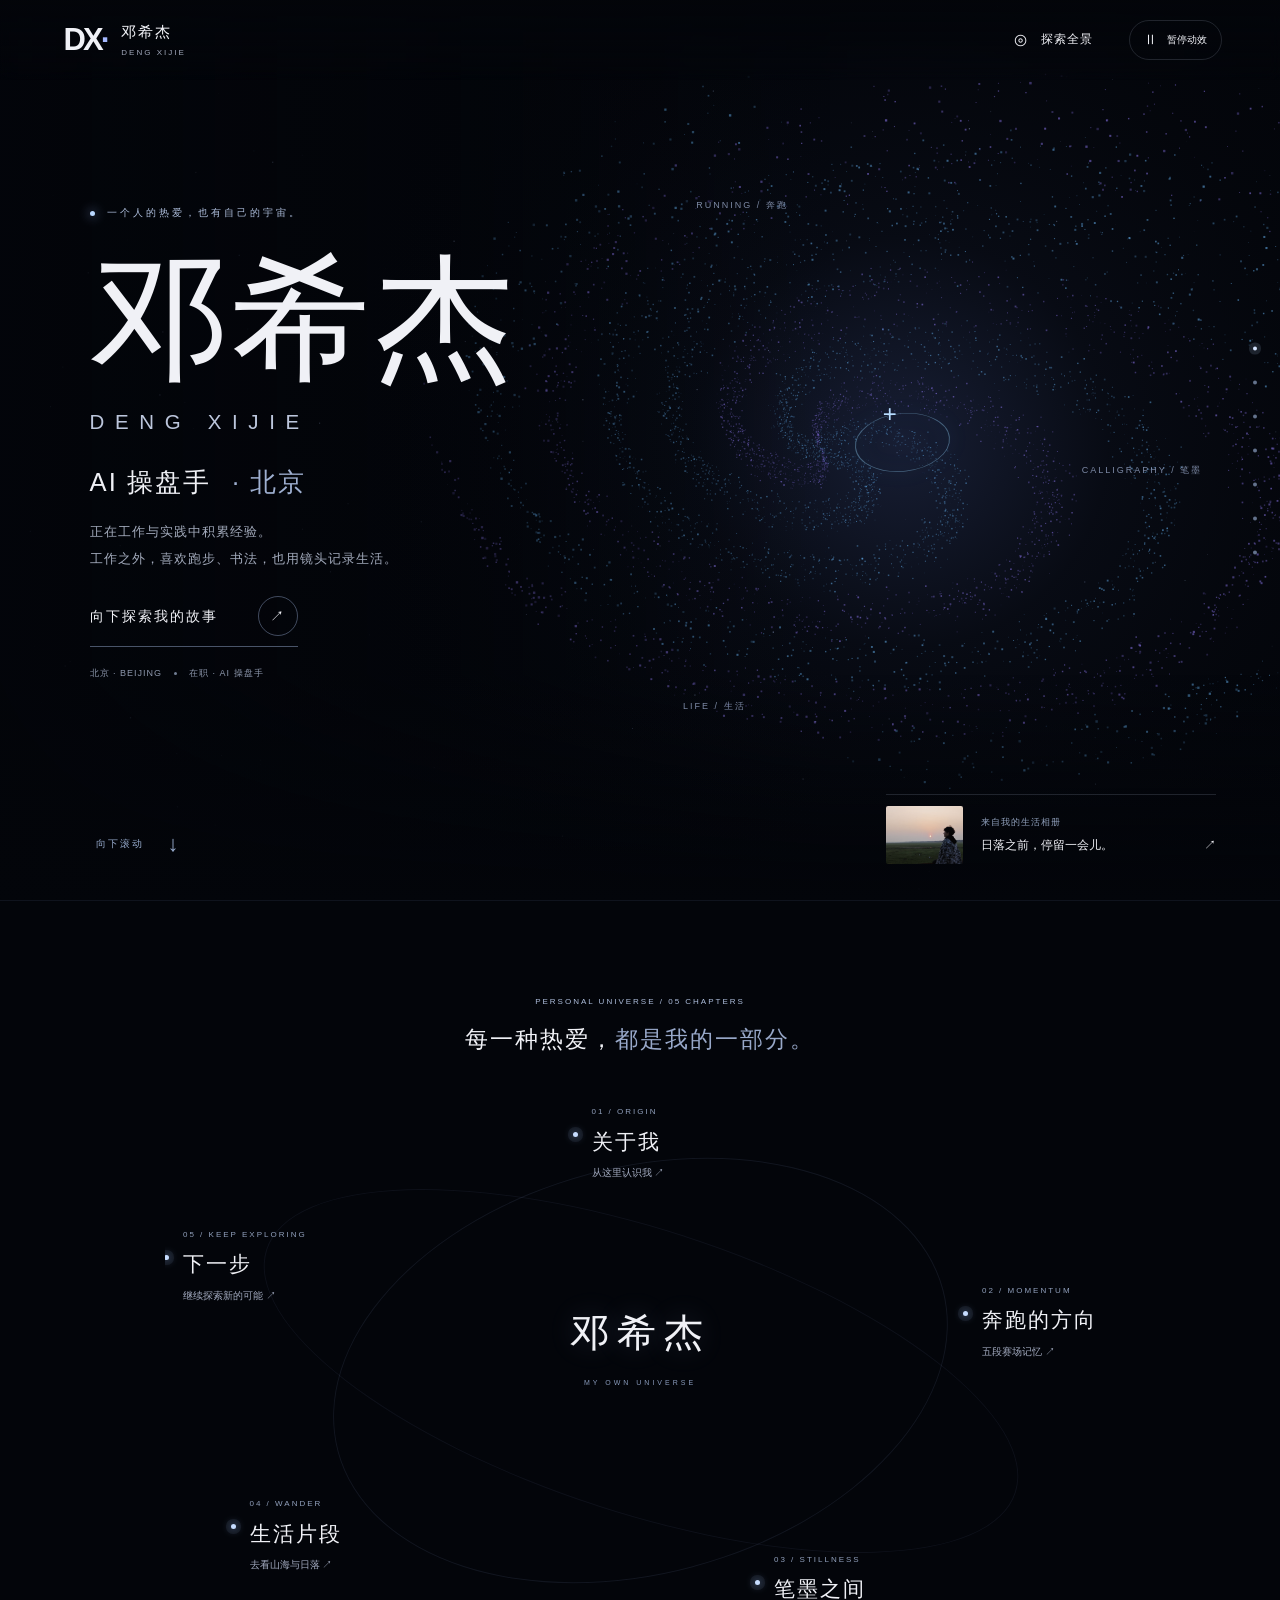
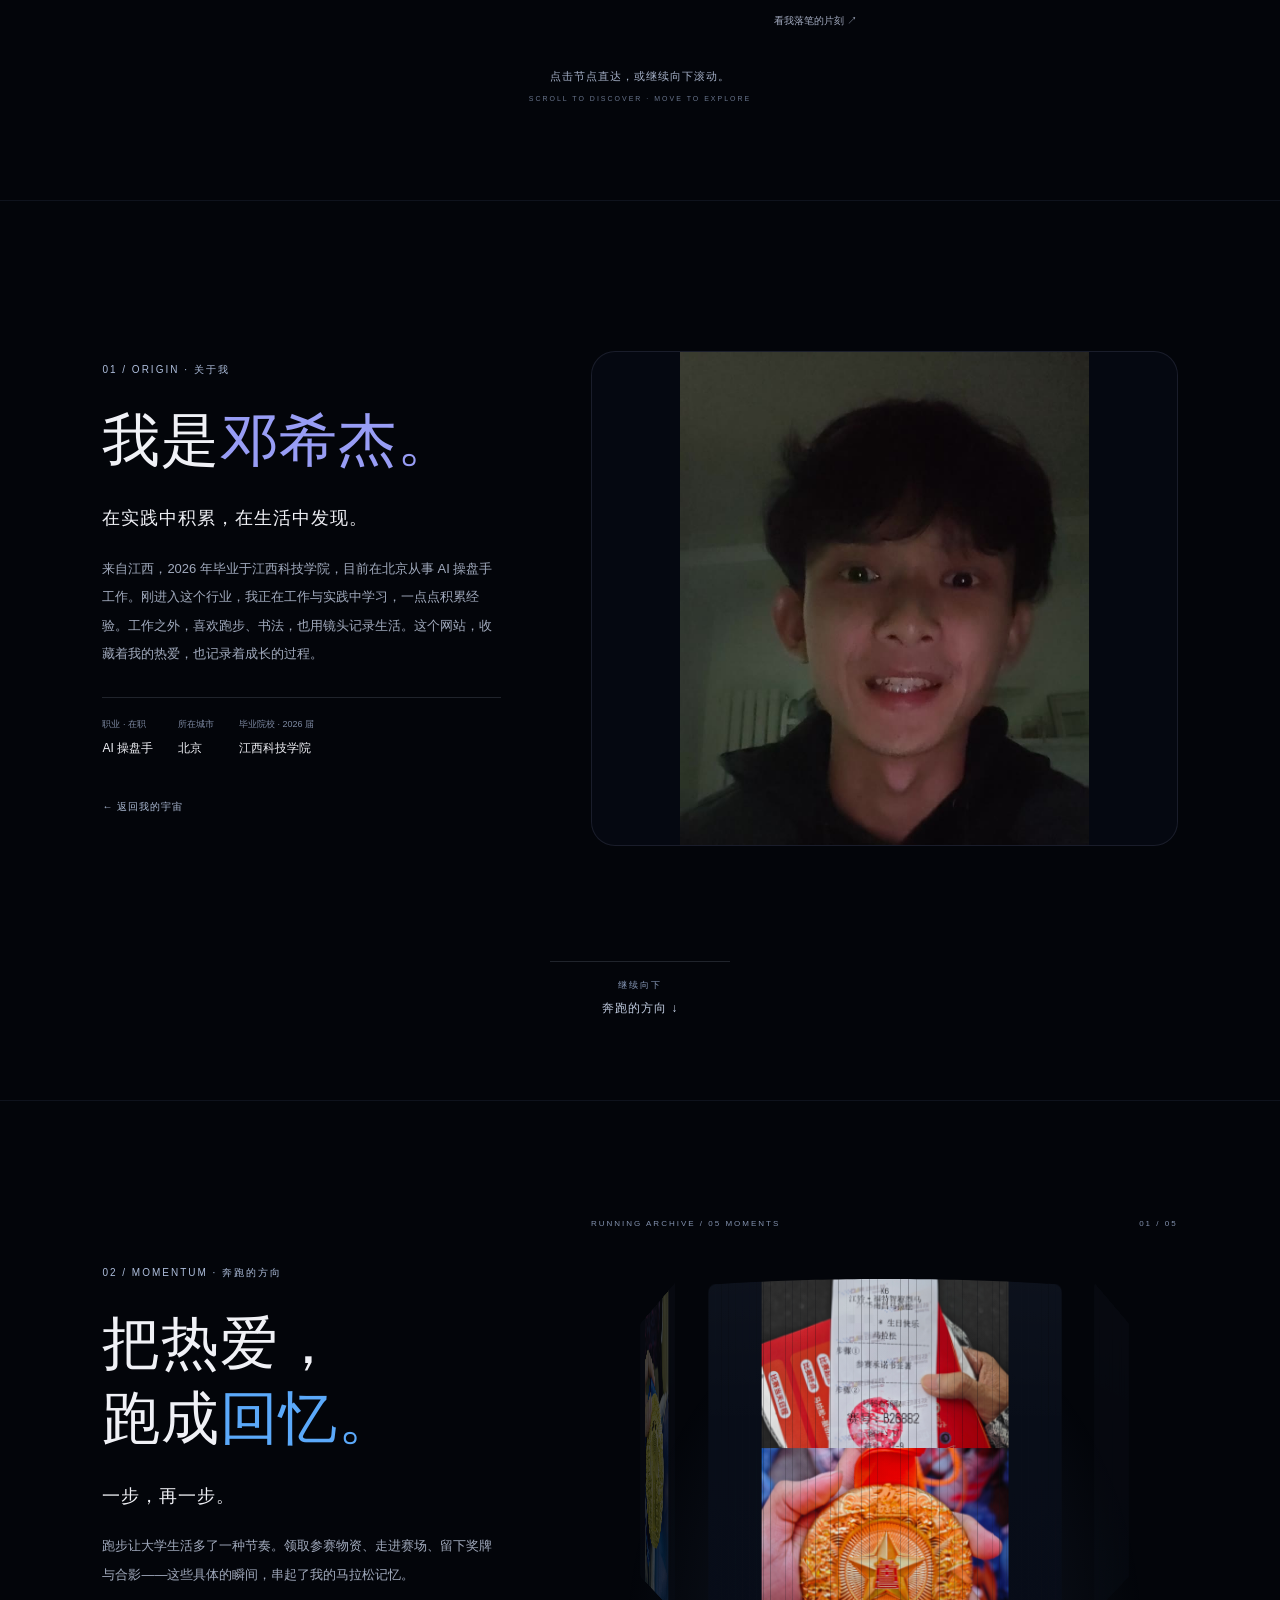
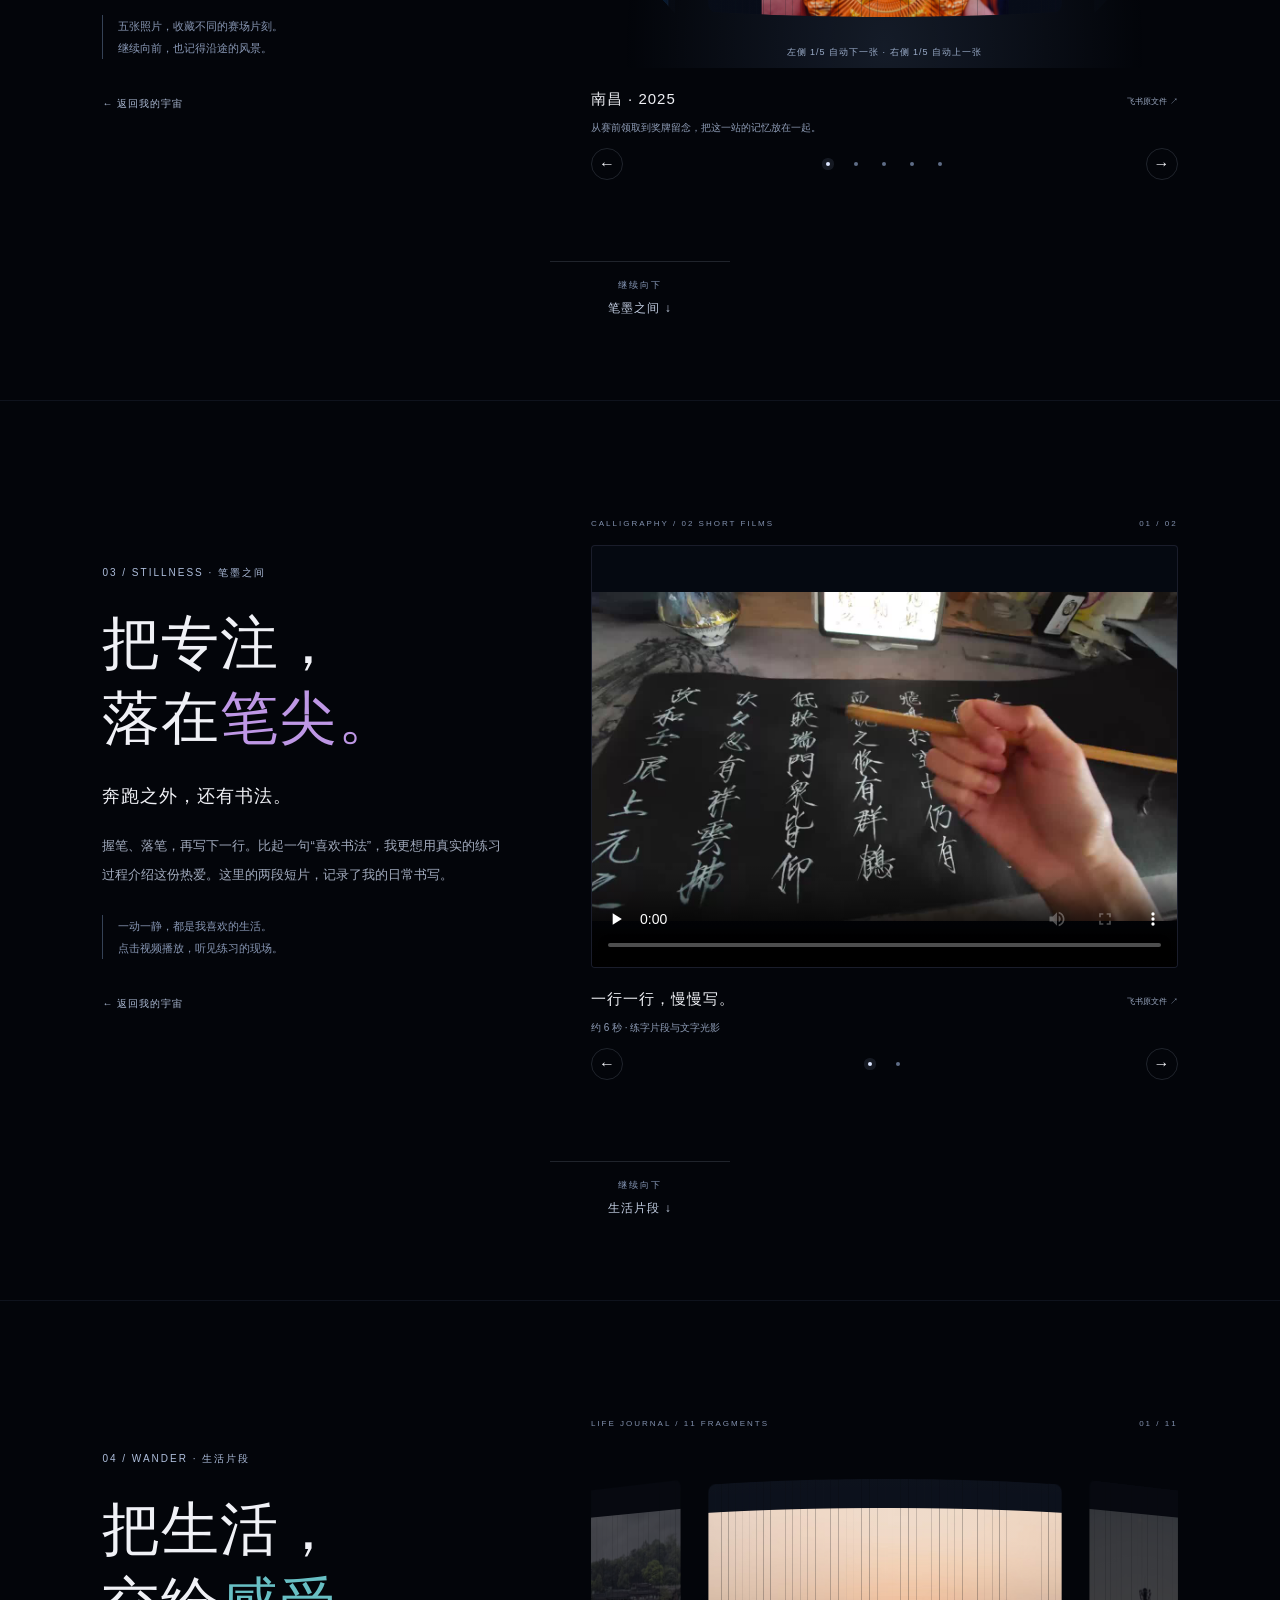
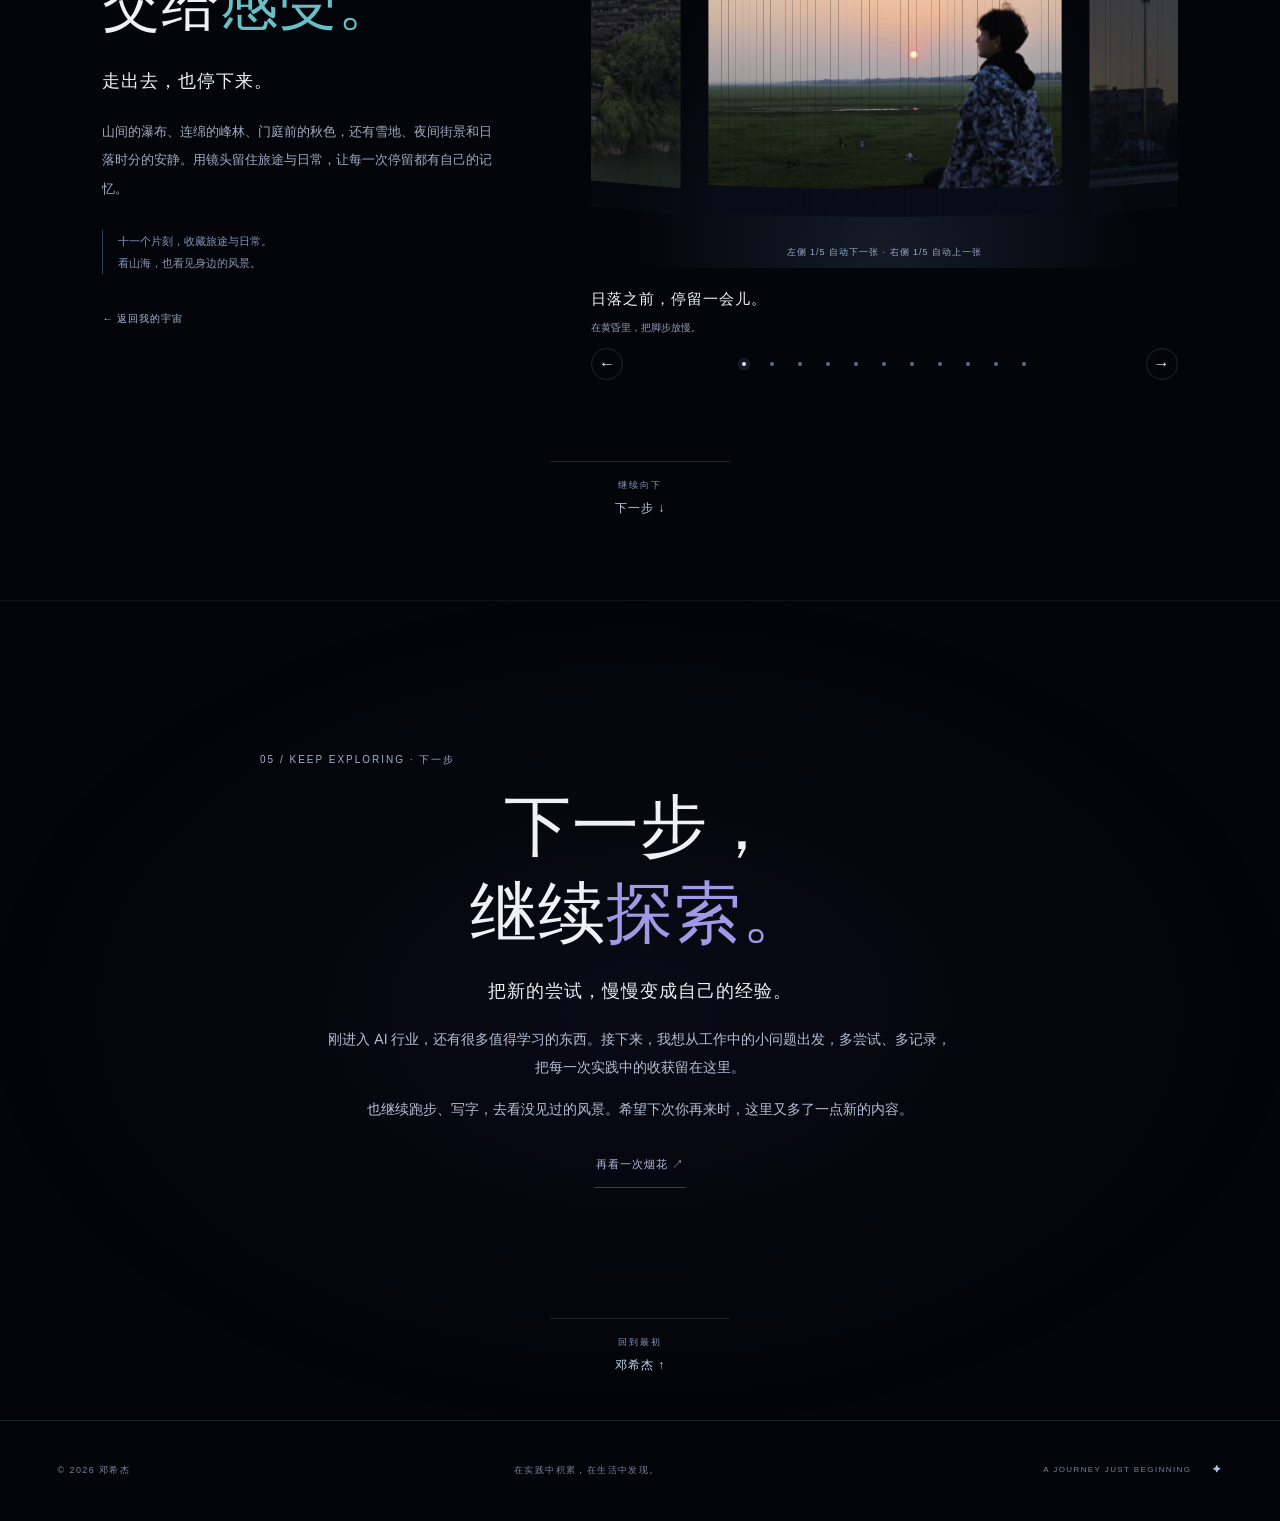
==== commit 8ae5f8e7: "Refresh personal introduction and add five-second fireworks ending" ====
--- a/index.html
+++ b/index.html
@@ -1,9 +1,9 @@
 <!doctype html>
-<html lang="zh-CN"><head><meta charset="utf-8"><meta name="viewport" content="width=device-width,initial-scale=1"><meta name="theme-color" content="#03050a"><meta name="description" content="邓希杰的个人宇宙。在职 AI 操盘手，现居北京，热爱马拉松、书法与记录生活。"><title>邓希杰 DENG XIJIE · 个人宇宙</title><link rel="icon" href="favicon.svg"><link rel="stylesheet" href="style.css?v=20261110-career1"><script defer src="galaxy.js?v=20261110-career1"></script></head>
+<html lang="zh-CN"><head><meta charset="utf-8"><meta name="viewport" content="width=device-width,initial-scale=1"><meta name="theme-color" content="#03050a"><meta name="description" content="邓希杰｜AI 操盘手 · 北京。正在工作与实践中积累经验，工作之外喜欢跑步、书法，也用镜头记录生活。"><title>邓希杰 DENG XIJIE · 个人宇宙</title><link rel="icon" href="favicon.svg"><link rel="stylesheet" href="style.css?v=20261110-ending1"><script defer src="galaxy.js?v=20261110-ending1"></script></head>
 <body data-view="home"><div id="reading-progress" aria-hidden="true"></div><a class="skip" href="#main">跳转到主要内容</a><canvas id="cosmos" aria-hidden="true"></canvas><div class="screen-shade" aria-hidden="true"></div><div class="travel-flash" aria-hidden="true"></div>
 <header class="site-header"><button class="brand" data-route="home" aria-label="邓希杰，返回首页"><span class="brand-symbol">DX<span>·</span></span><span>邓希杰<small>DENG XIJIE</small></span></button><div class="header-actions"><button class="overview-control" data-route="explore"><span aria-hidden="true">⊙</span> 探索全景</button><button id="motion" aria-pressed="false" aria-label="暂停背景动效"><span class="motion-icon" aria-hidden="true">Ⅱ</span><span class="motion-label">暂停动效</span></button></div></header>
 <main id="main" tabindex="-1">
-<section id="home-view" class="view home-view" aria-labelledby="home-title"><div class="home-copy"><p class="eyebrow"><span class="live-dot"></span> 一个人的热爱，也有自己的宇宙。</p><h1 id="home-title">邓希杰<span>DENG XIJIE</span></h1><p class="home-tagline">向外探索。<em>向内生长。</em></p><p class="home-description">AI 操盘手，现居北京。<br>在工作中探索，也在奔跑、笔墨与日常中记录自己。</p><button class="enter-button" data-route="explore"><span>向下探索我的故事</span><span class="arrow-circle" aria-hidden="true">↗</span></button><div class="home-facts"><span>北京 · BEIJING</span><i></i><span>在职 · AI 操盘手</span></div></div><div class="home-orbit" aria-hidden="true"><span class="orbit-label label-a">RUNNING / 奔跑</span><span class="orbit-label label-b">CALLIGRAPHY / 笔墨</span><span class="orbit-label label-c">LIFE / 生活</span><span class="orbit-cross">+</span></div><button class="home-feature" data-route="life"><img src="life/sunset.jpg" alt="黄昏时分的人物与落日"><span><small>来自我的生活相册</small>日落之前，停留一会儿。 <b>↗</b></span></button><button class="scroll-cue" data-route="explore">向下滚动 <span>↓</span></button></section>
-<section id="explore-view" class="view explore-view" aria-labelledby="explore-title" hidden inert><div class="explore-intro"><p class="eyebrow">PERSONAL UNIVERSE / 05 CHAPTERS</p><h2 id="explore-title" tabindex="-1">每一种热爱，<span>都是我的一部分。</span></h2></div><div class="constellation"><div class="constellation-ring" aria-hidden="true"></div><div class="universe-center"><strong>邓希杰</strong><span>MY OWN UNIVERSE</span></div><button class="star-node node-about" data-route="about" data-sector="0"><span class="node-spark"></span><small>01 / ORIGIN</small><strong>关于我</strong><em>从这里认识我 ↗</em></button><button class="star-node node-run" data-route="run" data-sector="1"><span class="node-spark"></span><small>02 / MOMENTUM</small><strong>奔跑的方向</strong><em>五段赛场记忆 ↗</em></button><button class="star-node node-ink" data-route="ink" data-sector="2"><span class="node-spark"></span><small>03 / STILLNESS</small><strong>笔墨之间</strong><em>看我落笔的片刻 ↗</em></button><button class="star-node node-life" data-route="life" data-sector="3"><span class="node-spark"></span><small>04 / WANDER</small><strong>生活片段</strong><em>去看山海与日落 ↗</em></button><button class="star-node node-story" data-route="story" data-sector="4"><span class="node-spark"></span><small>05 / MY VOICE</small><strong>听我说</strong><em>34 秒认识真实的我 ↗</em></button></div><p class="explore-hint">点击节点直达，或继续向下滚动。<span>SCROLL TO DISCOVER · MOVE TO EXPLORE</span></p></section>
-<section id="chapter-view" class="view chapter-view" aria-labelledby="chapter-title" hidden inert><div class="chapter-layout"><div class="chapter-copy"><p class="eyebrow" id="chapter-kicker"></p><h2 id="chapter-title" tabindex="-1"></h2><p class="chapter-lead" id="chapter-lead"></p><p class="chapter-description" id="chapter-description"></p><div id="chapter-details"></div><button class="text-link" data-route="explore">← 返回我的宇宙</button></div><div class="gallery" id="gallery" aria-label="影像浏览"><div class="gallery-top"><span id="gallery-category"></span><span id="gallery-count" aria-live="polite"></span></div><div class="media-stage" id="media-stage"></div><div class="media-description"><div><h3 id="media-title"></h3><p id="media-caption"></p></div><a id="media-source" target="_blank" rel="noreferrer">飞书原文件 ↗</a></div><div class="gallery-controls"><button class="round-button" id="previous-media" aria-label="上一张">←</button><div class="gallery-dots" id="gallery-dots" aria-label="选择影像"></div><button class="round-button" id="next-media" aria-label="下一张">→</button></div></div></div><nav class="chapter-nav" aria-label="切换故事章节"><button data-route="about"><span>01</span>关于我</button><button data-route="run"><span>02</span>奔跑</button><button data-route="ink"><span>03</span>笔墨</button><button data-route="life"><span>04</span>生活</button><button data-route="story"><span>05</span>听我说</button></nav></section>
-</main><nav class="scroll-nav" aria-label="页面章节"><button data-route="home" aria-label="跳转首页"><span>首页</span><i></i></button><button data-route="explore" aria-label="跳转全景"><span>全景</span><i></i></button><button data-route="about" aria-label="跳转关于我"><span>关于我</span><i></i></button><button data-route="run" aria-label="跳转奔跑"><span>奔跑</span><i></i></button><button data-route="ink" aria-label="跳转笔墨"><span>笔墨</span><i></i></button><button data-route="life" aria-label="跳转生活"><span>生活</span><i></i></button><button data-route="story" aria-label="跳转听我说"><span>听我说</span><i></i></button></nav><footer class="site-footer"><span>© 2026 邓希杰</span><span id="footer-message">保持热爱，继续生长。</span><span class="footer-coordinate">A JOURNEY JUST BEGINNING <i>✦</i></span></footer><div class="route-announcer sr-only" role="status" aria-live="polite"></div><dialog id="lightbox" aria-label="查看照片大图"><button id="lightbox-close" aria-label="关闭大图">关闭 ×</button><img id="lightbox-image" alt=""><p id="lightbox-caption"></p></dialog><noscript><div class="no-js">我是邓希杰，现居北京，在职 AI 操盘手，江西科技学院2026届毕业生，热爱马拉松、书法与记录生活。请启用 JavaScript 浏览互动相册，或<a href="intro.mp4">观看我的自我介绍</a>。</div></noscript></body></html>
+<section id="home-view" class="view home-view" aria-labelledby="home-title"><div class="home-copy"><p class="eyebrow"><span class="live-dot"></span> 一个人的热爱，也有自己的宇宙。</p><h1 id="home-title">邓希杰<span>DENG XIJIE</span></h1><p class="home-tagline">AI 操盘手<em> · 北京</em></p><p class="home-description">正在工作与实践中积累经验。<br>工作之外，喜欢跑步、书法，也用镜头记录生活。</p><button class="enter-button" data-route="explore"><span>向下探索我的故事</span><span class="arrow-circle" aria-hidden="true">↗</span></button><div class="home-facts"><span>北京 · BEIJING</span><i></i><span>在职 · AI 操盘手</span></div></div><div class="home-orbit" aria-hidden="true"><span class="orbit-label label-a">RUNNING / 奔跑</span><span class="orbit-label label-b">CALLIGRAPHY / 笔墨</span><span class="orbit-label label-c">LIFE / 生活</span><span class="orbit-cross">+</span></div><button class="home-feature" data-route="life"><img src="life/sunset.jpg" alt="黄昏时分的人物与落日"><span><small>来自我的生活相册</small>日落之前，停留一会儿。 <b>↗</b></span></button><button class="scroll-cue" data-route="explore">向下滚动 <span>↓</span></button></section>
+<section id="explore-view" class="view explore-view" aria-labelledby="explore-title" hidden inert><div class="explore-intro"><p class="eyebrow">PERSONAL UNIVERSE / 05 CHAPTERS</p><h2 id="explore-title" tabindex="-1">每一种热爱，<span>都是我的一部分。</span></h2></div><div class="constellation"><div class="constellation-ring" aria-hidden="true"></div><div class="universe-center"><strong>邓希杰</strong><span>MY OWN UNIVERSE</span></div><button class="star-node node-about" data-route="about" data-sector="0"><span class="node-spark"></span><small>01 / ORIGIN</small><strong>关于我</strong><em>从这里认识我 ↗</em></button><button class="star-node node-run" data-route="run" data-sector="1"><span class="node-spark"></span><small>02 / MOMENTUM</small><strong>奔跑的方向</strong><em>五段赛场记忆 ↗</em></button><button class="star-node node-ink" data-route="ink" data-sector="2"><span class="node-spark"></span><small>03 / STILLNESS</small><strong>笔墨之间</strong><em>看我落笔的片刻 ↗</em></button><button class="star-node node-life" data-route="life" data-sector="3"><span class="node-spark"></span><small>04 / WANDER</small><strong>生活片段</strong><em>去看山海与日落 ↗</em></button><button class="star-node node-story" data-route="story" data-sector="4"><span class="node-spark"></span><small>05 / KEEP EXPLORING</small><strong>下一步</strong><em>继续探索新的可能 ↗</em></button></div><p class="explore-hint">点击节点直达，或继续向下滚动。<span>SCROLL TO DISCOVER · MOVE TO EXPLORE</span></p></section>
+<section id="chapter-view" class="view chapter-view" aria-labelledby="chapter-title" hidden inert><div class="chapter-layout"><div class="chapter-copy"><p class="eyebrow" id="chapter-kicker"></p><h2 id="chapter-title" tabindex="-1"></h2><p class="chapter-lead" id="chapter-lead"></p><p class="chapter-description" id="chapter-description"></p><div id="chapter-details"></div><button class="text-link" data-route="explore">← 返回我的宇宙</button></div><div class="gallery" id="gallery" aria-label="影像浏览"><div class="gallery-top"><span id="gallery-category"></span><span id="gallery-count" aria-live="polite"></span></div><div class="media-stage" id="media-stage"></div><div class="media-description"><div><h3 id="media-title"></h3><p id="media-caption"></p></div><a id="media-source" target="_blank" rel="noreferrer">飞书原文件 ↗</a></div><div class="gallery-controls"><button class="round-button" id="previous-media" aria-label="上一张">←</button><div class="gallery-dots" id="gallery-dots" aria-label="选择影像"></div><button class="round-button" id="next-media" aria-label="下一张">→</button></div></div></div><nav class="chapter-nav" aria-label="切换故事章节"><button data-route="about"><span>01</span>关于我</button><button data-route="run"><span>02</span>奔跑</button><button data-route="ink"><span>03</span>笔墨</button><button data-route="life"><span>04</span>生活</button><button data-route="story"><span>05</span>下一步</button></nav></section>
+</main><nav class="scroll-nav" aria-label="页面章节"><button data-route="home" aria-label="跳转首页"><span>首页</span><i></i></button><button data-route="explore" aria-label="跳转全景"><span>全景</span><i></i></button><button data-route="about" aria-label="跳转关于我"><span>关于我</span><i></i></button><button data-route="run" aria-label="跳转奔跑"><span>奔跑</span><i></i></button><button data-route="ink" aria-label="跳转笔墨"><span>笔墨</span><i></i></button><button data-route="life" aria-label="跳转生活"><span>生活</span><i></i></button><button data-route="story" aria-label="跳转下一步"><span>下一步</span><i></i></button></nav><footer class="site-footer"><span>© 2026 邓希杰</span><span id="footer-message">在实践中积累，在生活中发现。</span><span class="footer-coordinate">A JOURNEY JUST BEGINNING <i>✦</i></span></footer><div class="route-announcer sr-only" role="status" aria-live="polite"></div><dialog id="lightbox" aria-label="查看照片大图"><button id="lightbox-close" aria-label="关闭大图">关闭 ×</button><img id="lightbox-image" alt=""><p id="lightbox-caption"></p></dialog><noscript><div class="no-js">我是邓希杰，现居北京，在职 AI 操盘手，江西科技学院2026届毕业生，热爱马拉松、书法与记录生活。请启用 JavaScript 浏览互动相册，或<a href="intro.mp4">观看我的自我介绍</a>。</div></noscript></body></html>
--- a/style.css
+++ b/style.css
@@ -47,3 +47,10 @@
 /* The explicitly enabled motion mode also governs manual gallery transitions. */
 body:not(.pointer-paused) .photo-cylinder{transition-duration:1.4s,.55s!important}body:not(.pointer-paused) .cylinder-photo{transition-duration:1.1s!important}body .photo-cylinder.instant{transition-duration:0s!important}
 
+
+/* Closing chapter: quiet typography over a brief, silent firework canvas. */
+.ending-view{position:relative;isolation:isolate;overflow:clip;min-height:100svh;text-align:center;background:radial-gradient(ellipse at center,#15152b55,transparent 72%)}#ending-fireworks{position:absolute;inset:0;width:100%;height:100%;pointer-events:none;z-index:-1;opacity:.75}.ending-view .chapter-layout{display:block}.ending-view .chapter-copy{max-width:760px;margin:auto}.ending-view .chapter-copy h2{font-size:clamp(52px,6vw,88px);line-height:1.3}.ending-view .chapter-lead{margin:28px auto 22px}.ending-view .chapter-description,.ending-note{max-width:630px;margin:18px auto;font-size:14px;line-height:2.2;color:#b6bfd2;text-wrap:pretty}.ending-view .chapter-copy>.text-link{display:none}.ending-view .eyebrow{color:#a3afc8}.ending-view .next-chapter{position:relative;z-index:1;margin-top:32px}.fireworks-replay{font-size:11px;letter-spacing:1px;color:#b7bfdd;border-bottom:1px solid #9daecc55;padding:12px 2px;margin-top:14px}.fireworks-replay:hover{color:white}
+@media(max-width:650px){.ending-view{padding:70px 7vw 35px}.ending-view .chapter-copy h2{font-size:48px}.ending-view .chapter-description,.ending-note{font-size:12px;line-height:2.1}.ending-view .chapter-lead{font-size:16px;line-height:1.8}.ending-view .next-chapter{margin-top:24px}#ending-fireworks{opacity:.55}}
+
+@media(min-width:651px){.ending-view{min-height:calc(100svh - 80px);padding:48px 8vw 28px}.ending-view .chapter-copy h2{font-size:clamp(50px,5.2vw,72px);margin:14px 0}.ending-view .chapter-lead{margin:18px auto}.ending-view .chapter-description,.ending-note{margin:14px auto;line-height:2}.ending-view .next-chapter{margin-top:18px}.ending-view .fireworks-replay{margin-top:6px}}
+
